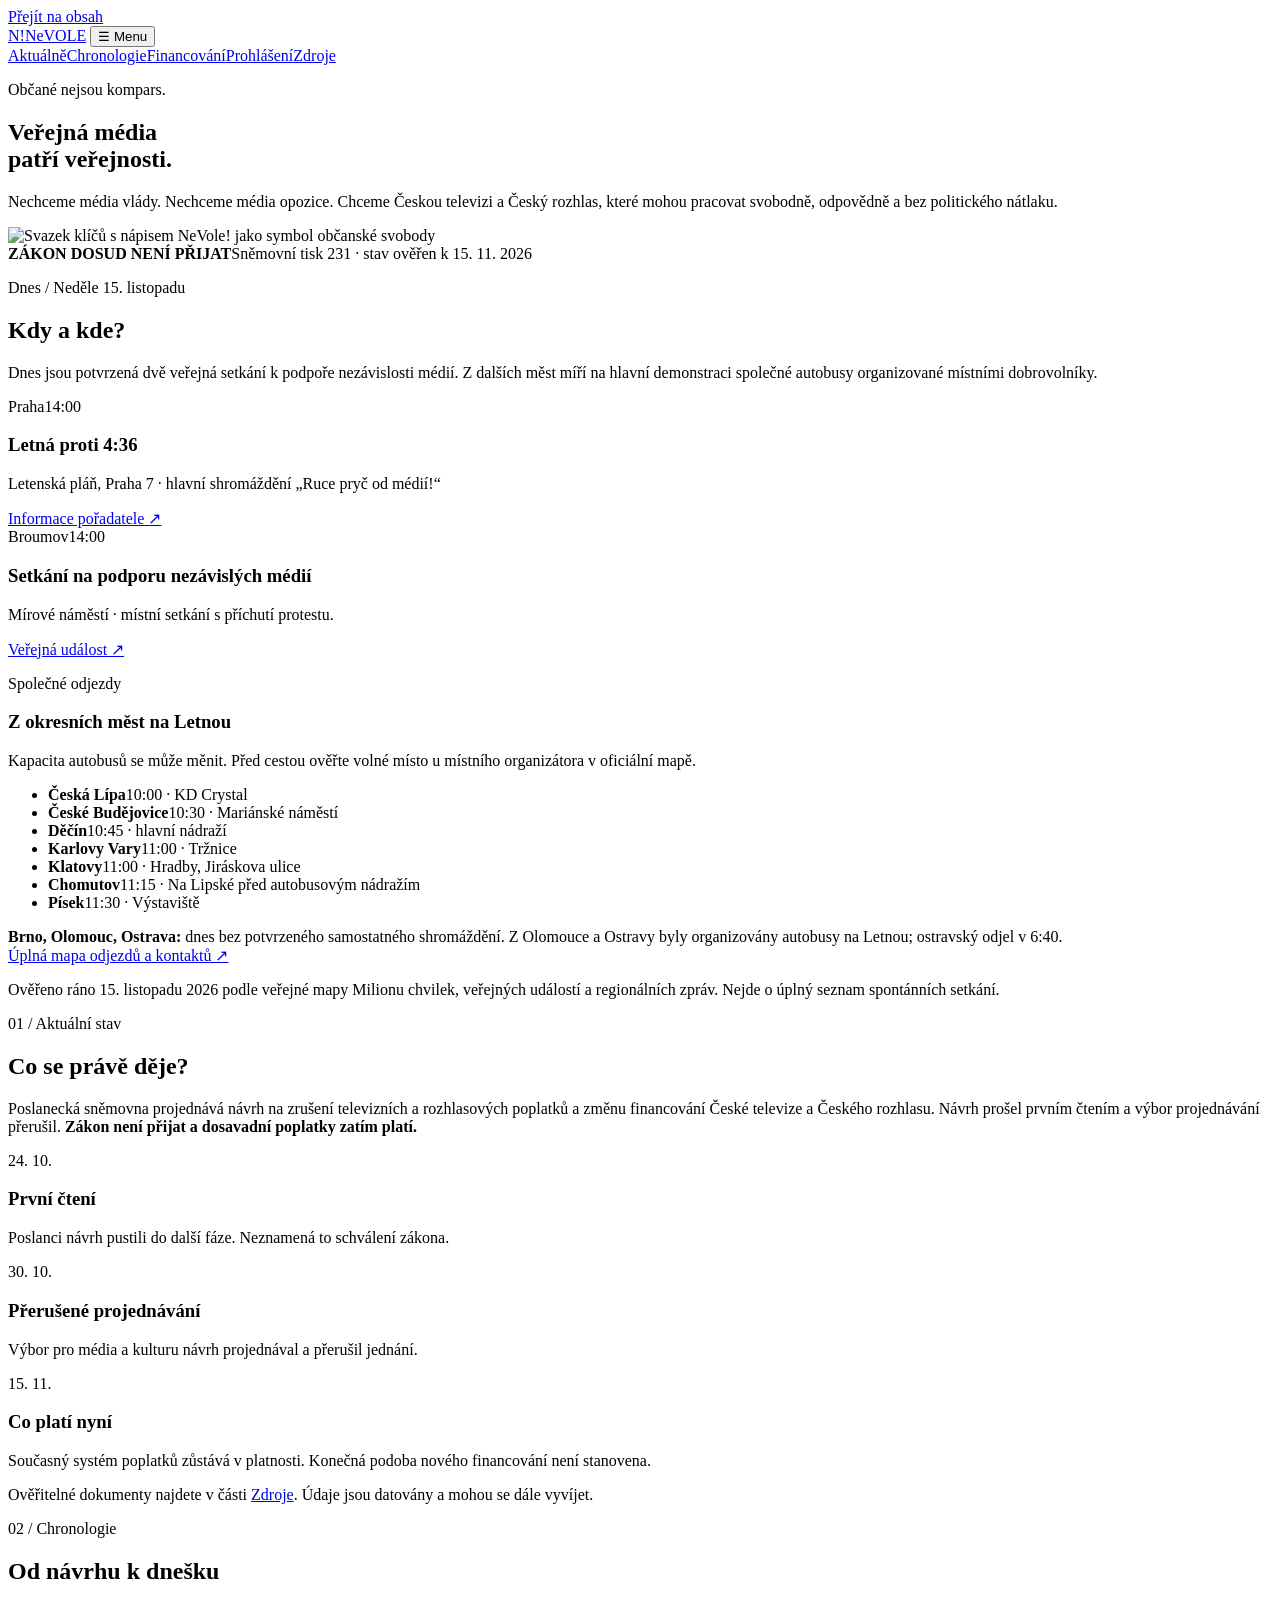
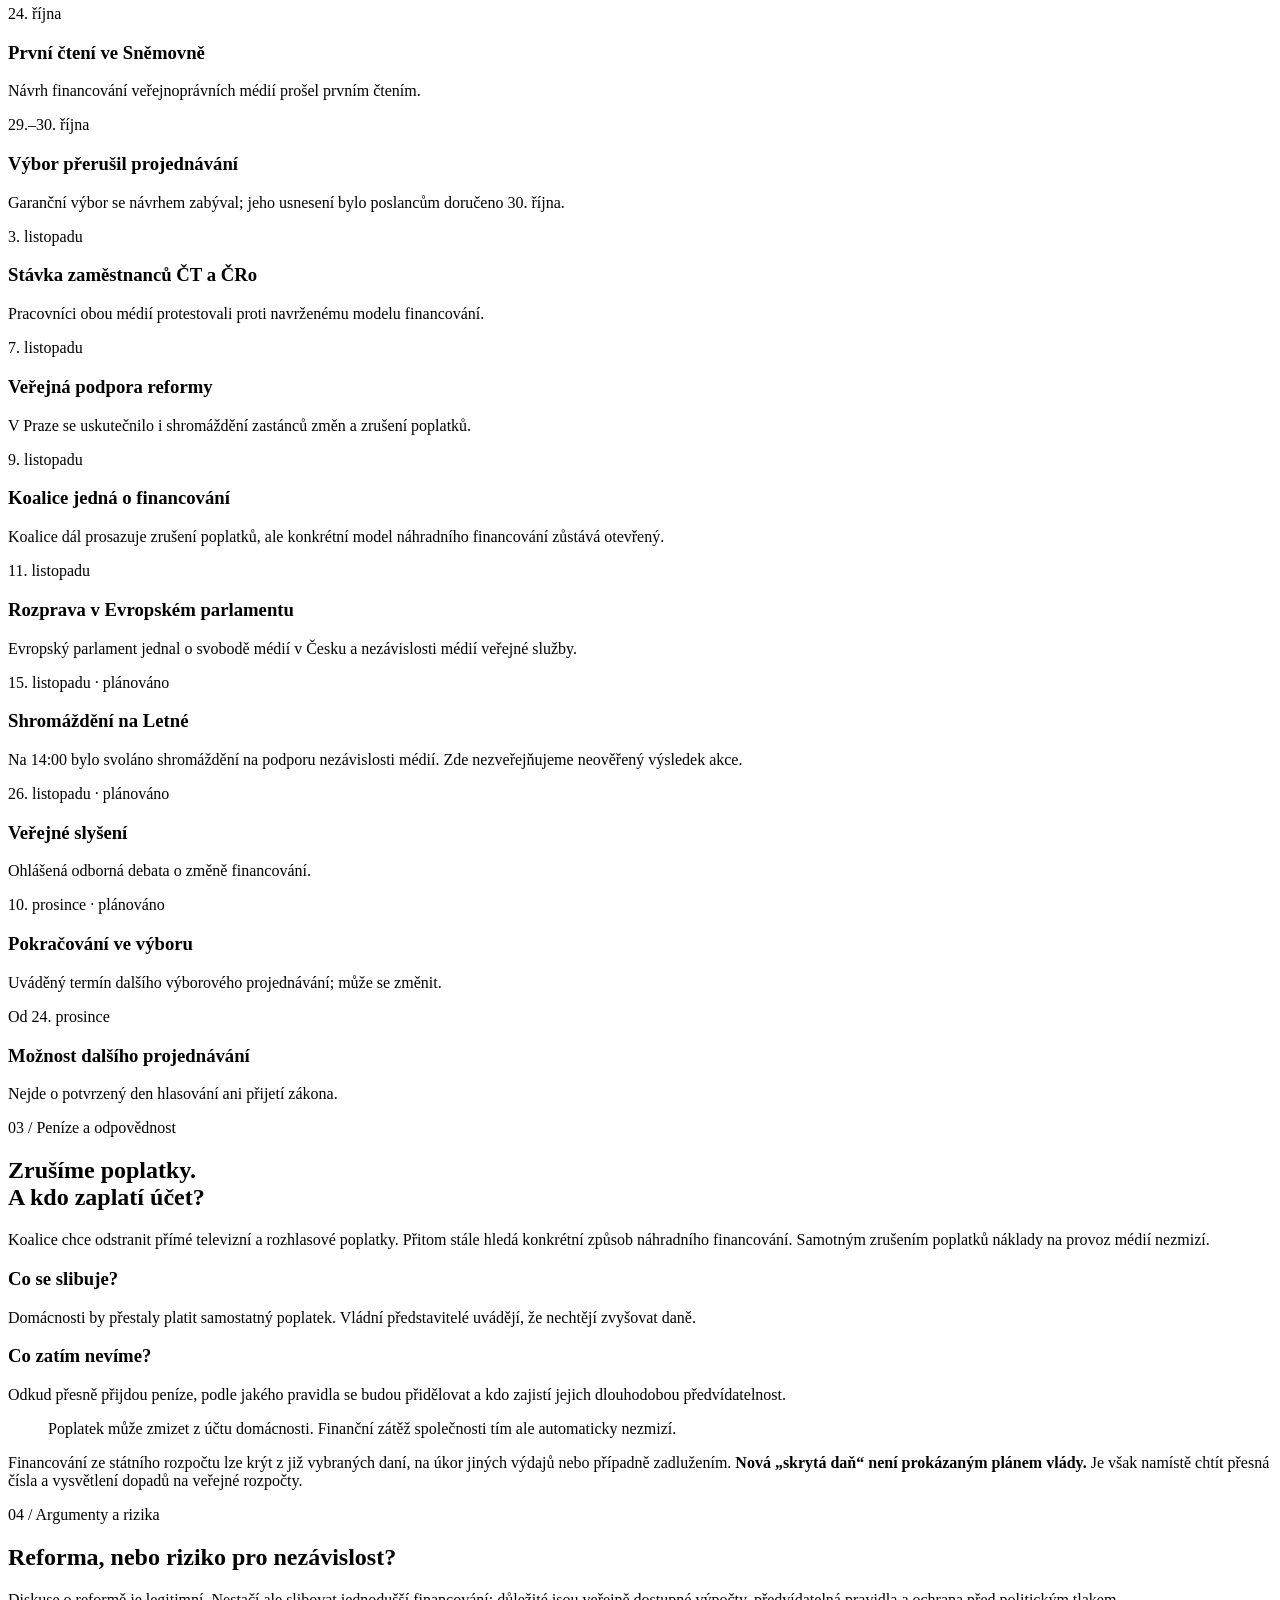
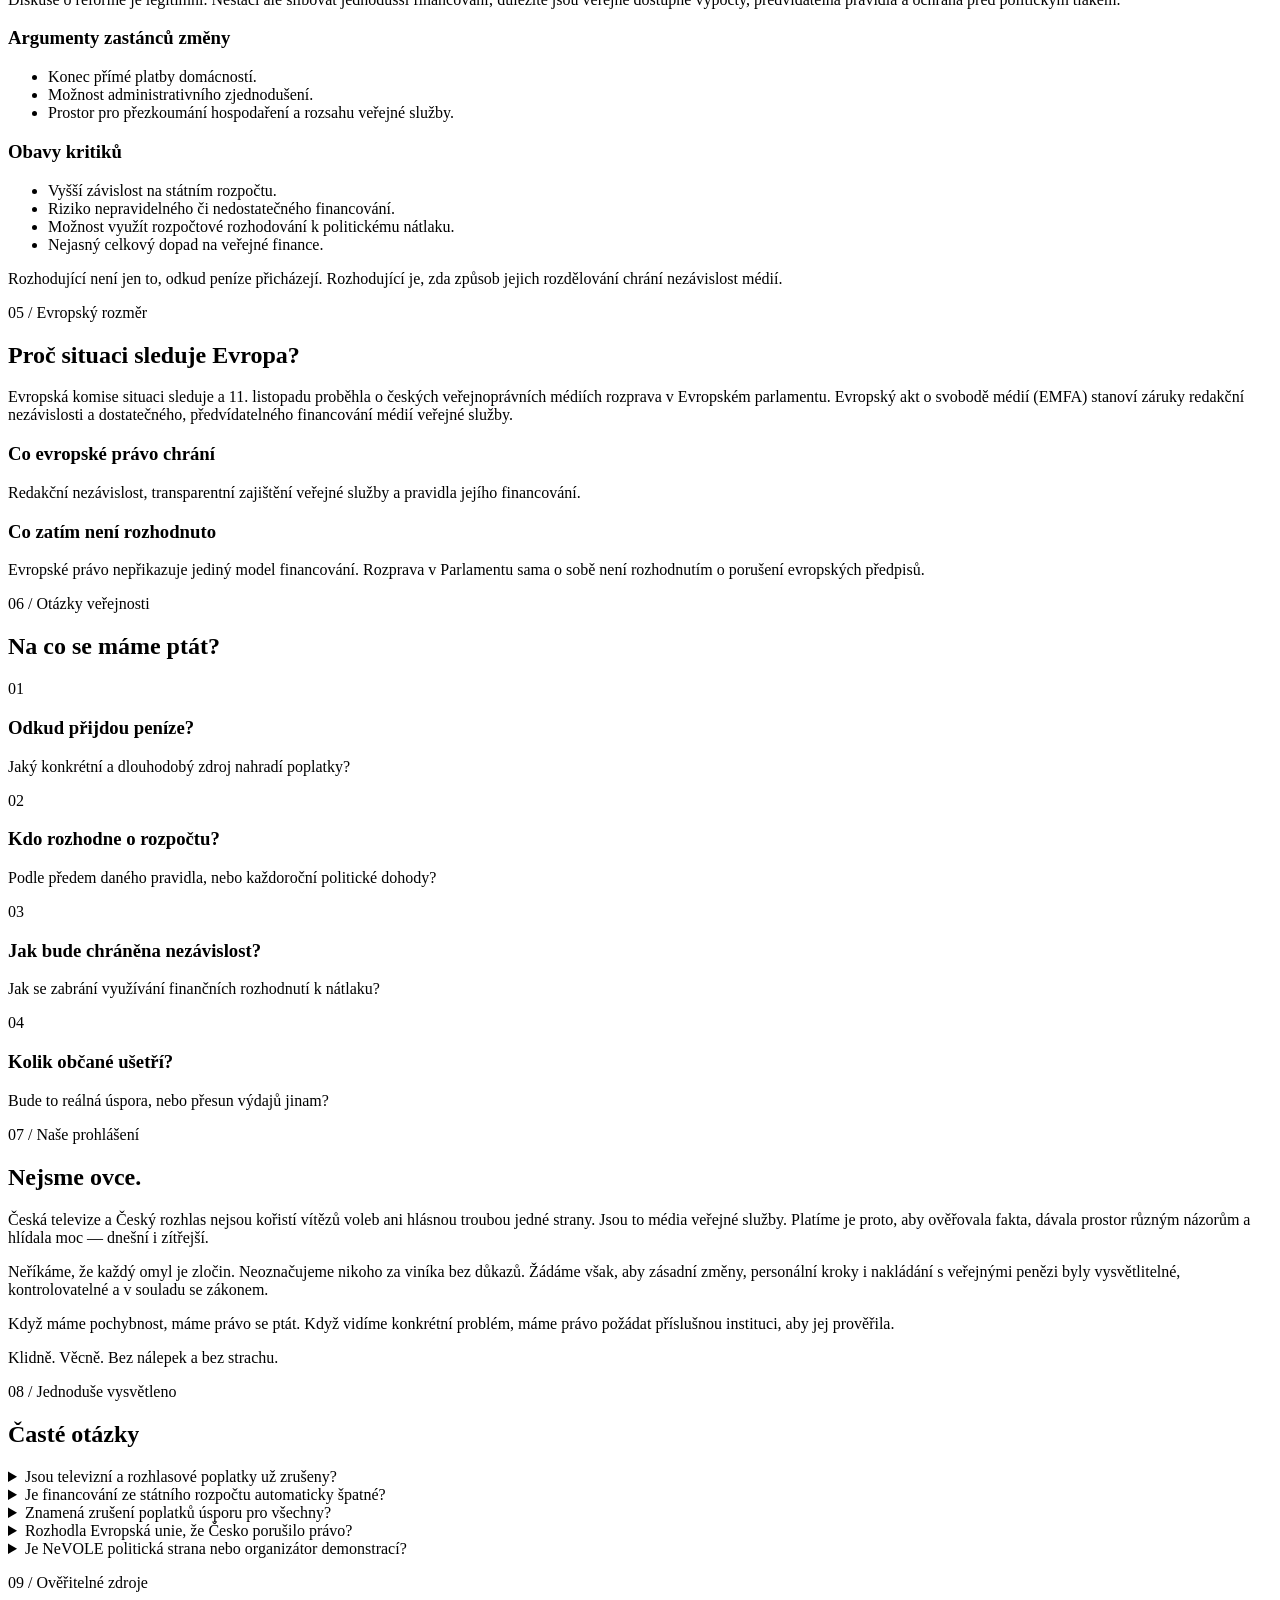
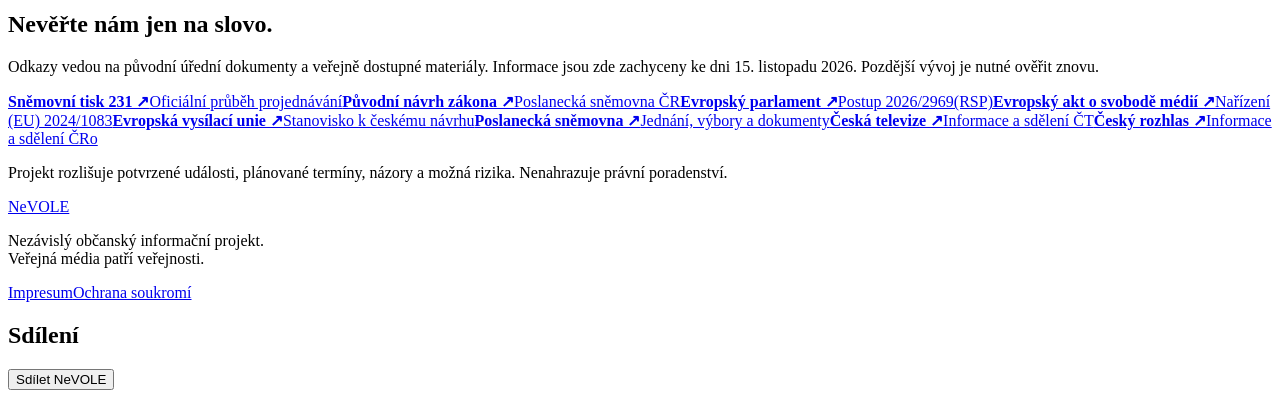
==== index.html @ c7170270 "Přidat index.html" ====
<!doctype html>
<html lang="cs">
<head>
  <meta charset="utf-8">
  <meta name="viewport" content="width=device-width, initial-scale=1">
  <meta name="theme-color" content="#12365a">
  <meta name="description" content="NeVOLE – nezávislý občanský informační projekt o veřejnoprávních médiích, jejich financování a svobodě médií.">
  <meta name="referrer" content="strict-origin-when-cross-origin">
  <meta property="og:type" content="website"><meta property="og:locale" content="cs_CZ">
  <meta property="og:title" content="NeVOLE — Veřejná média patří veřejnosti">
  <meta property="og:description" content="Co se děje s financováním ČT a ČRo? Události, argumenty, otázky a ověřitelné zdroje.">
  <meta property="og:url" content="https://jiri-web.github.io/nevole/">
  <title>NeVOLE — Veřejná média patří veřejnosti</title>
  <link rel="icon" type="image/svg+xml" href="favicon.svg"><link rel="stylesheet" href="styles.css"><script src="script.js" defer></script>
</head>
<body>
  <a class="skip-link" href="#obsah">Přejít na obsah</a>
  <div class="tricolor" aria-hidden="true"><span></span><span></span><span></span></div>
  <header class="site-header" id="nahoru">
    <a class="brand" href="#nahoru" aria-label="NeVOLE – zpět na začátek"><span class="brand-mark">N!</span>NeVOLE</a>
    <button class="menu-toggle" id="menuToggle" type="button" aria-controls="siteNav" aria-expanded="false">☰ <span>Menu</span></button>
    <nav class="site-nav" id="siteNav" aria-label="Hlavní navigace"><a href="#aktualne">Aktuálně</a><a href="#chronologie">Chronologie</a><a href="#financovani">Financování</a><a href="#prohlaseni">Prohlášení</a><a href="#zdroje">Zdroje</a></nav>
  </header>
  <main id="obsah">
    <div id="temporaryCallout"></div>
    <section class="hero" aria-labelledby="heroTitle"><div class="container hero-inner"><div class="hero-copy"><p class="eyebrow">Občané nejsou kompars.</p><h1 id="heroTitle">Veřejná média<br>patří veřejnosti.</h1><span class="hero-underline" aria-hidden="true"></span><p class="hero-lead">Nechceme média vlády. Nechceme média opozice. Chceme Českou televizi a Český rozhlas, které mohou pracovat svobodně, odpovědně a bez politického nátlaku.</p></div><img class="hero-keys" src="assets/svazek-klicu-nevole.png" width="440" height="480" alt="Svazek klíčů s nápisem NeVole! jako symbol občanské svobody" fetchpriority="high"></div></section>
    <div class="status-bar"><div class="container status-content"><strong><span class="status-dot" aria-hidden="true"></span>ZÁKON DOSUD NENÍ PŘIJAT</strong><span>Sněmovní tisk 231 · stav ověřen k 15. 11. 2026</span></div></div>

    <section class="section today-events" id="dnesni-akce" aria-labelledby="eventsTitle"><div class="container"><p class="section-kicker">Dnes / Neděle 15. listopadu</p><h2 id="eventsTitle">Kdy a kde?</h2><p class="lead">Dnes jsou potvrzená dvě veřejná setkání k podpoře nezávislosti médií. Z dalších měst míří na hlavní demonstraci společné autobusy organizované místními dobrovolníky.</p>
      <div class="event-featured-grid">
        <article class="event-featured"><span class="event-city">Praha</span><time datetime="2026-11-15T14:00:00+01:00">14:00</time><h3>Letná proti 4:36</h3><p>Letenská pláň, Praha 7 · hlavní shromáždění „Ruce pryč od médií!“</p><a href="https://letna.milionchvilek.cz/letna" target="_blank" rel="noopener noreferrer">Informace pořadatele ↗</a></article>
        <article class="event-featured local"><span class="event-city">Broumov</span><time datetime="2026-11-15T14:00:00+01:00">14:00</time><h3>Setkání na podporu nezávislých médií</h3><p>Mírové náměstí · místní setkání s příchutí protestu.</p><a href="https://www.facebook.com/events/2615800028872687/" target="_blank" rel="noopener noreferrer">Veřejná událost ↗</a></article>
      </div>
      <div class="departures-block"><div class="departures-heading"><div><p class="section-kicker">Společné odjezdy</p><h3>Z okresních měst na Letnou</h3></div><p>Kapacita autobusů se může měnit. Před cestou ověřte volné místo u místního organizátora v oficiální mapě.</p></div>
        <ul class="departure-list">
          <li><strong>Česká Lípa</strong><span>10:00 · KD Crystal</span></li>
          <li><strong>České Budějovice</strong><span>10:30 · Mariánské náměstí</span></li>
          <li><strong>Děčín</strong><span>10:45 · hlavní nádraží</span></li>
          <li><strong>Karlovy Vary</strong><span>11:00 · Tržnice</span></li>
          <li><strong>Klatovy</strong><span>11:00 · Hradby, Jiráskova ulice</span></li>
          <li><strong>Chomutov</strong><span>11:15 · Na Lipské před autobusovým nádražím</span></li>
          <li><strong>Písek</strong><span>11:30 · Výstaviště</span></li>
        </ul>
        <div class="city-check"><strong>Brno, Olomouc, Ostrava:</strong> dnes bez potvrzeného samostatného shromáždění. Z Olomouce a Ostravy byly organizovány autobusy na Letnou; ostravský odjel v 6:40.</div>
        <a class="map-button" href="https://www.google.com/maps/d/viewer?mid=1ovGVMSCe9fm1NemmbHlVT6iuW0-TItU&amp;ll=49.373702426039664%2C16.261494973418746&amp;z=7" target="_blank" rel="noopener noreferrer">Úplná mapa odjezdů a kontaktů ↗</a>
      </div>
      <p class="source-hint">Ověřeno ráno 15. listopadu 2026 podle veřejné mapy Milionu chvilek, veřejných událostí a regionálních zpráv. Nejde o úplný seznam spontánních setkání.</p>
    </div></section>

    <section class="section" id="aktualne" aria-labelledby="currentTitle"><div class="container"><p class="section-kicker">01 / Aktuální stav</p><h2 id="currentTitle">Co se právě děje?</h2><p class="lead">Poslanecká sněmovna projednává návrh na zrušení televizních a rozhlasových poplatků a změnu financování České televize a Českého rozhlasu. Návrh prošel prvním čtením a výbor projednávání přerušil. <strong>Zákon není přijat a dosavadní poplatky zatím platí.</strong></p>
      <div class="fact-cards"><article class="fact-card"><span class="fact-date">24. 10.</span><h3>První čtení</h3><p>Poslanci návrh pustili do další fáze. Neznamená to schválení zákona.</p></article><article class="fact-card red"><span class="fact-date">30. 10.</span><h3>Přerušené projednávání</h3><p>Výbor pro média a kulturu návrh projednával a přerušil jednání.</p></article><article class="fact-card"><span class="fact-date">15. 11.</span><h3>Co platí nyní</h3><p>Současný systém poplatků zůstává v platnosti. Konečná podoba nového financování není stanovena.</p></article></div><p class="source-hint">Ověřitelné dokumenty najdete v části <a href="#zdroje">Zdroje</a>. Údaje jsou datovány a mohou se dále vyvíjet.</p>
    </div></section>

    <section class="section section-alt" id="chronologie" aria-labelledby="timeTitle"><div class="container"><p class="section-kicker">02 / Chronologie</p><h2 id="timeTitle">Od návrhu k dnešku</h2><div class="timeline">
      <article class="timeline-item"><time datetime="2026-10-24">24. října</time><h3>První čtení ve Sněmovně</h3><p>Návrh financování veřejnoprávních médií prošel prvním čtením.</p></article>
      <article class="timeline-item"><time datetime="2026-10-30">29.–30. října</time><h3>Výbor přerušil projednávání</h3><p>Garanční výbor se návrhem zabýval; jeho usnesení bylo poslancům doručeno 30. října.</p></article>
      <article class="timeline-item"><time datetime="2026-11-03">3. listopadu</time><h3>Stávka zaměstnanců ČT a ČRo</h3><p>Pracovníci obou médií protestovali proti navrženému modelu financování.</p></article>
      <article class="timeline-item"><time datetime="2026-11-07">7. listopadu</time><h3>Veřejná podpora reformy</h3><p>V Praze se uskutečnilo i shromáždění zastánců změn a zrušení poplatků.</p></article>
      <article class="timeline-item"><time datetime="2026-11-09">9. listopadu</time><h3>Koalice jedná o financování</h3><p>Koalice dál prosazuje zrušení poplatků, ale konkrétní model náhradního financování zůstává otevřený.</p></article>
      <article class="timeline-item"><time datetime="2026-11-11">11. listopadu</time><h3>Rozprava v Evropském parlamentu</h3><p>Evropský parlament jednal o svobodě médií v Česku a nezávislosti médií veřejné služby.</p></article>
      <article class="timeline-item planned"><time datetime="2026-11-15">15. listopadu · plánováno</time><h3>Shromáždění na Letné</h3><p>Na 14:00 bylo svoláno shromáždění na podporu nezávislosti médií. Zde nezveřejňujeme neověřený výsledek akce.</p></article>
      <article class="timeline-item planned"><time datetime="2026-11-26">26. listopadu · plánováno</time><h3>Veřejné slyšení</h3><p>Ohlášená odborná debata o změně financování.</p></article>
      <article class="timeline-item planned"><time datetime="2026-12-10">10. prosince · plánováno</time><h3>Pokračování ve výboru</h3><p>Uváděný termín dalšího výborového projednávání; může se změnit.</p></article>
      <article class="timeline-item planned"><time datetime="2026-12-24">Od 24. prosince</time><h3>Možnost dalšího projednávání</h3><p>Nejde o potvrzený den hlasování ani přijetí zákona.</p></article>
    </div></div></section>

    <section class="section section-dark" id="financovani" aria-labelledby="moneyTitle"><div class="container"><p class="section-kicker">03 / Peníze a odpovědnost</p><h2 id="moneyTitle">Zrušíme poplatky.<br><span class="money-accent">A kdo zaplatí účet?</span></h2><p class="lead">Koalice chce odstranit přímé televizní a rozhlasové poplatky. Přitom stále hledá konkrétní způsob náhradního financování. Samotným zrušením poplatků náklady na provoz médií nezmizí.</p><div class="compare-grid"><article class="compare-card"><h3>Co se slibuje?</h3><p>Domácnosti by přestaly platit samostatný poplatek. Vládní představitelé uvádějí, že nechtějí zvyšovat daně.</p></article><article class="compare-card light"><h3>Co zatím nevíme?</h3><p>Odkud přesně přijdou peníze, podle jakého pravidla se budou přidělovat a kdo zajistí jejich dlouhodobou předvídatelnost.</p></article></div><blockquote class="large-quote">Poplatek může zmizet z účtu domácnosti. Finanční zátěž společnosti tím ale automaticky nezmizí.</blockquote><p>Financování ze státního rozpočtu lze krýt z již vybraných daní, na úkor jiných výdajů nebo případně zadlužením. <strong>Nová „skrytá daň“ není prokázaným plánem vlády.</strong> Je však namístě chtít přesná čísla a vysvětlení dopadů na veřejné rozpočty.</p></div></section>

    <section class="section" id="argumenty" aria-labelledby="argsTitle"><div class="container"><p class="section-kicker">04 / Argumenty a rizika</p><h2 id="argsTitle">Reforma, nebo riziko pro nezávislost?</h2><p class="lead">Diskuse o reformě je legitimní. Nestačí ale slibovat jednodušší financování; důležité jsou veřejně dostupné výpočty, předvídatelná pravidla a ochrana před politickým tlakem.</p><div class="compare-grid light-mode"><article class="argument-card"><h3>Argumenty zastánců změny</h3><ul><li>Konec přímé platby domácností.</li><li>Možnost administrativního zjednodušení.</li><li>Prostor pro přezkoumání hospodaření a rozsahu veřejné služby.</li></ul></article><article class="argument-card red"><h3>Obavy kritiků</h3><ul><li>Vyšší závislost na státním rozpočtu.</li><li>Riziko nepravidelného či nedostatečného financování.</li><li>Možnost využít rozpočtové rozhodování k politickému nátlaku.</li><li>Nejasný celkový dopad na veřejné finance.</li></ul></article></div><p class="takeaway">Rozhodující není jen to, odkud peníze přicházejí. Rozhodující je, zda způsob jejich rozdělování chrání nezávislost médií.</p></div></section>

    <section class="section section-alt" id="evropa" aria-labelledby="euTitle"><div class="container"><p class="section-kicker">05 / Evropský rozměr</p><h2 id="euTitle">Proč situaci sleduje Evropa?</h2><p class="lead">Evropská komise situaci sleduje a 11. listopadu proběhla o českých veřejnoprávních médiích rozprava v Evropském parlamentu. Evropský akt o svobodě médií (EMFA) stanoví záruky redakční nezávislosti a dostatečného, předvídatelného financování médií veřejné služby.</p><div class="compare-grid light-mode"><article class="argument-card"><h3>Co evropské právo chrání</h3><p>Redakční nezávislost, transparentní zajištění veřejné služby a pravidla jejího financování.</p></article><article class="argument-card red"><h3>Co zatím není rozhodnuto</h3><p>Evropské právo nepřikazuje jediný model financování. Rozprava v Parlamentu sama o sobě není rozhodnutím o porušení evropských předpisů.</p></article></div></div></section>

    <section class="section" id="otazky" aria-labelledby="qTitle"><div class="container"><p class="section-kicker">06 / Otázky veřejnosti</p><h2 id="qTitle">Na co se máme ptát?</h2><div class="question-grid"><article class="question-card"><span>01</span><h3>Odkud přijdou peníze?</h3><p>Jaký konkrétní a dlouhodobý zdroj nahradí poplatky?</p></article><article class="question-card"><span>02</span><h3>Kdo rozhodne o rozpočtu?</h3><p>Podle předem daného pravidla, nebo každoroční politické dohody?</p></article><article class="question-card"><span>03</span><h3>Jak bude chráněna nezávislost?</h3><p>Jak se zabrání využívání finančních rozhodnutí k nátlaku?</p></article><article class="question-card"><span>04</span><h3>Kolik občané ušetří?</h3><p>Bude to reálná úspora, nebo přesun výdajů jinam?</p></article></div></div></section>

    <section class="section section-statement" id="prohlaseni" aria-labelledby="statementTitle"><div class="container"><p class="section-kicker">07 / Naše prohlášení</p><h2 id="statementTitle">Nejsme ovce.</h2><p>Česká televize a Český rozhlas nejsou kořistí vítězů voleb ani hlásnou troubou jedné strany. Jsou to média veřejné služby. Platíme je proto, aby ověřovala fakta, dávala prostor různým názorům a hlídala moc — dnešní i zítřejší.</p><p>Neříkáme, že každý omyl je zločin. Neoznačujeme nikoho za viníka bez důkazů. Žádáme však, aby zásadní změny, personální kroky i nakládání s veřejnými penězi byly vysvětlitelné, kontrolovatelné a v souladu se zákonem.</p><p>Když máme pochybnost, máme právo se ptát. Když vidíme konkrétní problém, máme právo požádat příslušnou instituci, aby jej prověřila.</p><p class="statement-signoff">Klidně. Věcně. Bez nálepek a bez strachu.</p></div></section>

    <section class="section" id="faq" aria-labelledby="faqTitle"><div class="container"><p class="section-kicker">08 / Jednoduše vysvětleno</p><h2 id="faqTitle">Časté otázky</h2><details><summary>Jsou televizní a rozhlasové poplatky už zrušeny?</summary><p>Ne. Návrh zatím není přijatým zákonem a současné poplatky zůstávají v platnosti.</p></details><details><summary>Je financování ze státního rozpočtu automaticky špatné?</summary><p>Ne. Záleží na konkrétních zárukách nezávislosti, transparentnosti a předvídatelném zajištění prostředků.</p></details><details><summary>Znamená zrušení poplatků úsporu pro všechny?</summary><p>Ne nutně. Domácnosti by přestaly platit samostatný poplatek, ale náklady na média bude stále třeba uhradit z jiných veřejných zdrojů.</p></details><details><summary>Rozhodla Evropská unie, že Česko porušilo právo?</summary><p>Ne. Evropské instituce situaci projednávají a sledují. Samotná rozprava není právním verdiktem.</p></details><details><summary>Je NeVOLE politická strana nebo organizátor demonstrací?</summary><p>NeVOLE je nezávislý občanský informační projekt. Nepodporuje konkrétní politickou stranu a představuje své postoje odděleně od ověřitelných faktů.</p></details></div></section>

    <section class="section section-alt" id="zdroje" aria-labelledby="sourcesTitle"><div class="container"><p class="section-kicker">09 / Ověřitelné zdroje</p><h2 id="sourcesTitle">Nevěřte nám jen na slovo.</h2><p class="lead">Odkazy vedou na původní úřední dokumenty a veřejně dostupné materiály. Informace jsou zde zachyceny ke dni 15. listopadu 2026. Pozdější vývoj je nutné ověřit znovu.</p><div class="source-grid">
      <a href="https://www.psp.cz/sqw/historie.sqw?o=10&amp;t=231" target="_blank" rel="noopener noreferrer"><strong>Sněmovní tisk 231 ↗</strong><span>Oficiální průběh projednávání</span></a><a href="https://www.psp.cz/sqw/text/tiskt.sqw?CT=231&amp;CT1=0&amp;O=10" target="_blank" rel="noopener noreferrer"><strong>Původní návrh zákona ↗</strong><span>Poslanecká sněmovna ČR</span></a><a href="https://oeil.europarl.europa.eu/oeil/en/procedure-file?reference=2026%2F2969%28RSP%29" target="_blank" rel="noopener noreferrer"><strong>Evropský parlament ↗</strong><span>Postup 2026/2969(RSP)</span></a><a href="https://eur-lex.europa.eu/legal-content/CS/TXT/?uri=CELEX:32024R1083" target="_blank" rel="noopener noreferrer"><strong>Evropský akt o svobodě médií ↗</strong><span>Nařízení (EU) 2024/1083</span></a><a href="https://www.ebu.ch/news/2026/10/concern-over-fast-tracked-debate-on-czech-public-service-media-funding" target="_blank" rel="noopener noreferrer"><strong>Evropská vysílací unie ↗</strong><span>Stanovisko k českému návrhu</span></a><a href="https://www.psp.cz/" target="_blank" rel="noopener noreferrer"><strong>Poslanecká sněmovna ↗</strong><span>Jednání, výbory a dokumenty</span></a><a href="https://www.ceskatelevize.cz/" target="_blank" rel="noopener noreferrer"><strong>Česká televize ↗</strong><span>Informace a sdělení ČT</span></a><a href="https://www.rozhlas.cz/" target="_blank" rel="noopener noreferrer"><strong>Český rozhlas ↗</strong><span>Informace a sdělení ČRo</span></a>
    </div><p class="source-hint">Projekt rozlišuje potvrzené události, plánované termíny, názory a možná rizika. Nenahrazuje právní poradenství.</p></div></section>
  </main>
  <footer class="site-footer"><div class="container footer-inner"><div><a class="footer-brand" href="#nahoru">NeVOLE</a><p>Nezávislý občanský informační projekt.<br>Veřejná média patří veřejnosti.</p><nav class="legal-links" aria-label="Právní informace"><a href="impresum.html">Impresum</a><a href="ochrana-soukromi.html">Ochrana soukromí</a></nav></div><div><h2>Sdílení</h2><button class="share-button" id="shareButton" type="button">Sdílet NeVOLE</button><p class="share-feedback" id="shareFeedback" role="status" aria-live="polite"></p></div></div></footer>
  <div class="tricolor tricolor-bottom" aria-hidden="true"><span></span><span></span><span></span></div>
</body>
</html>
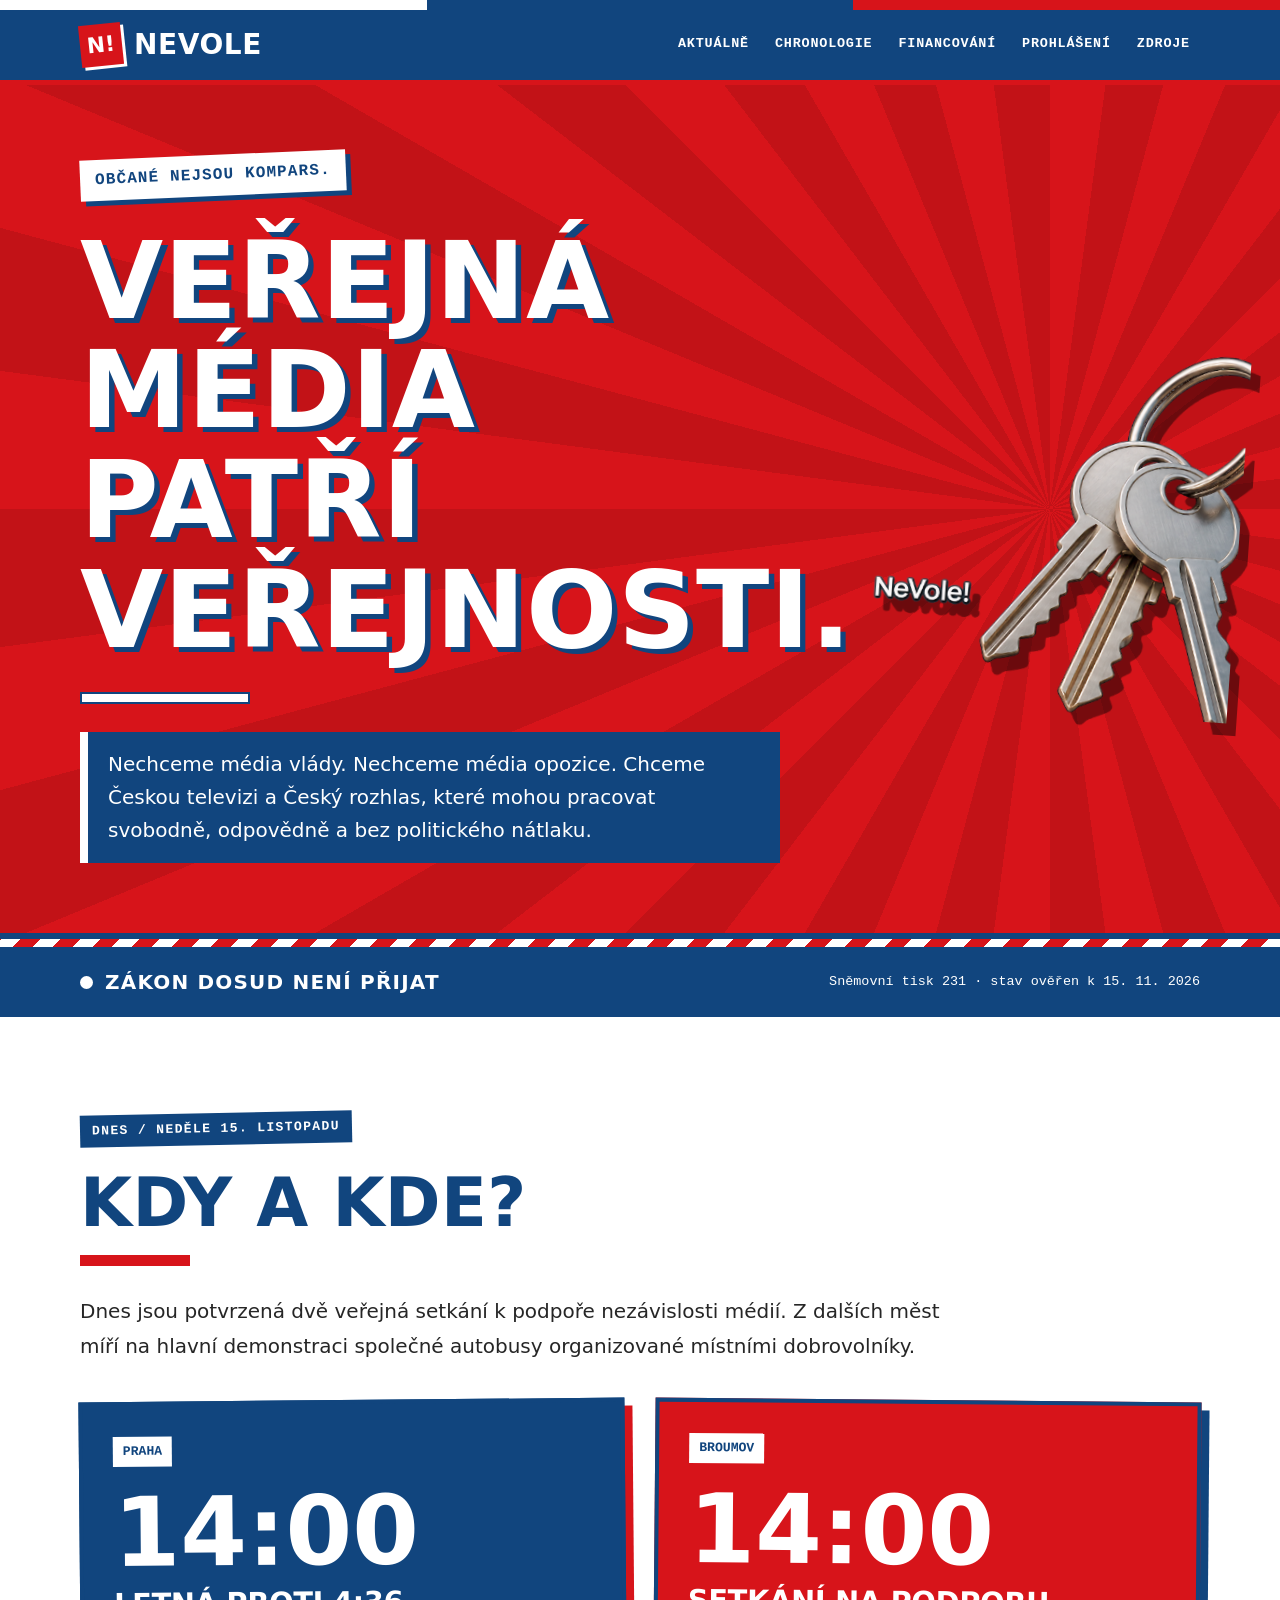
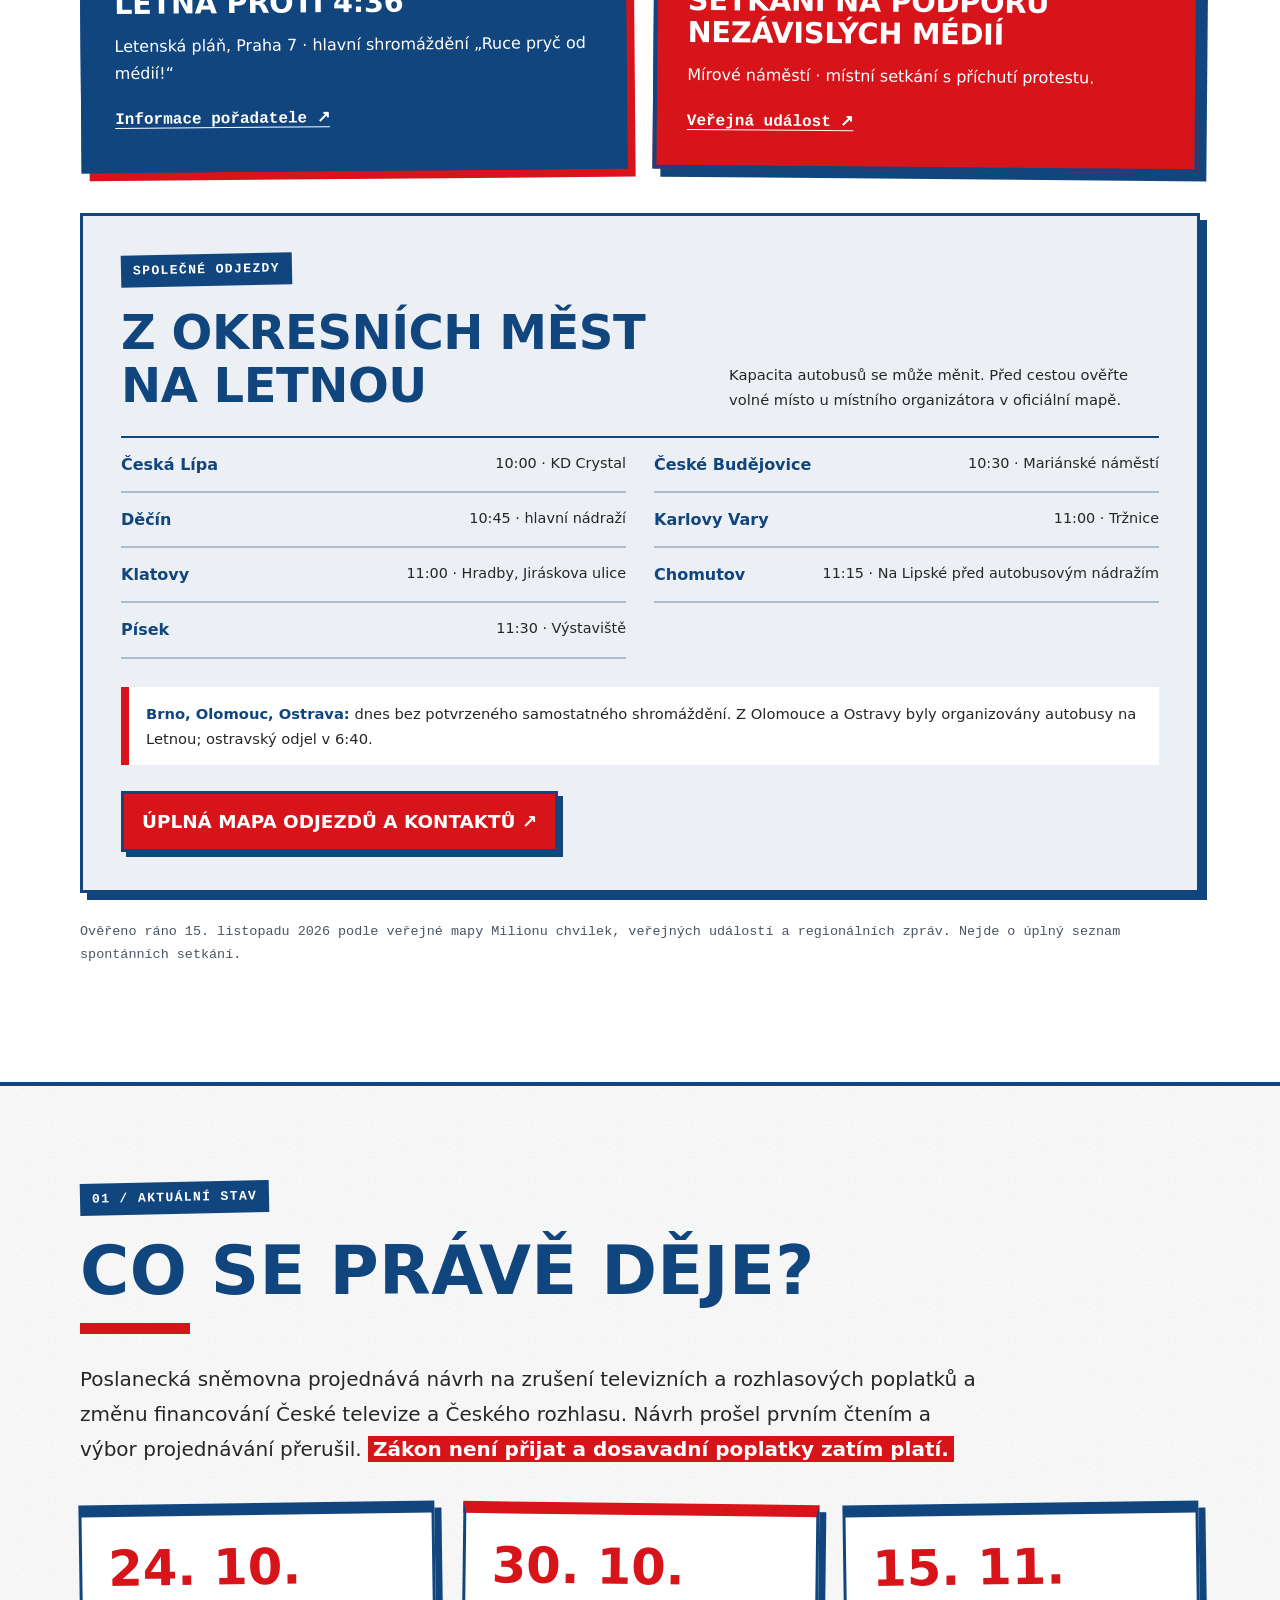
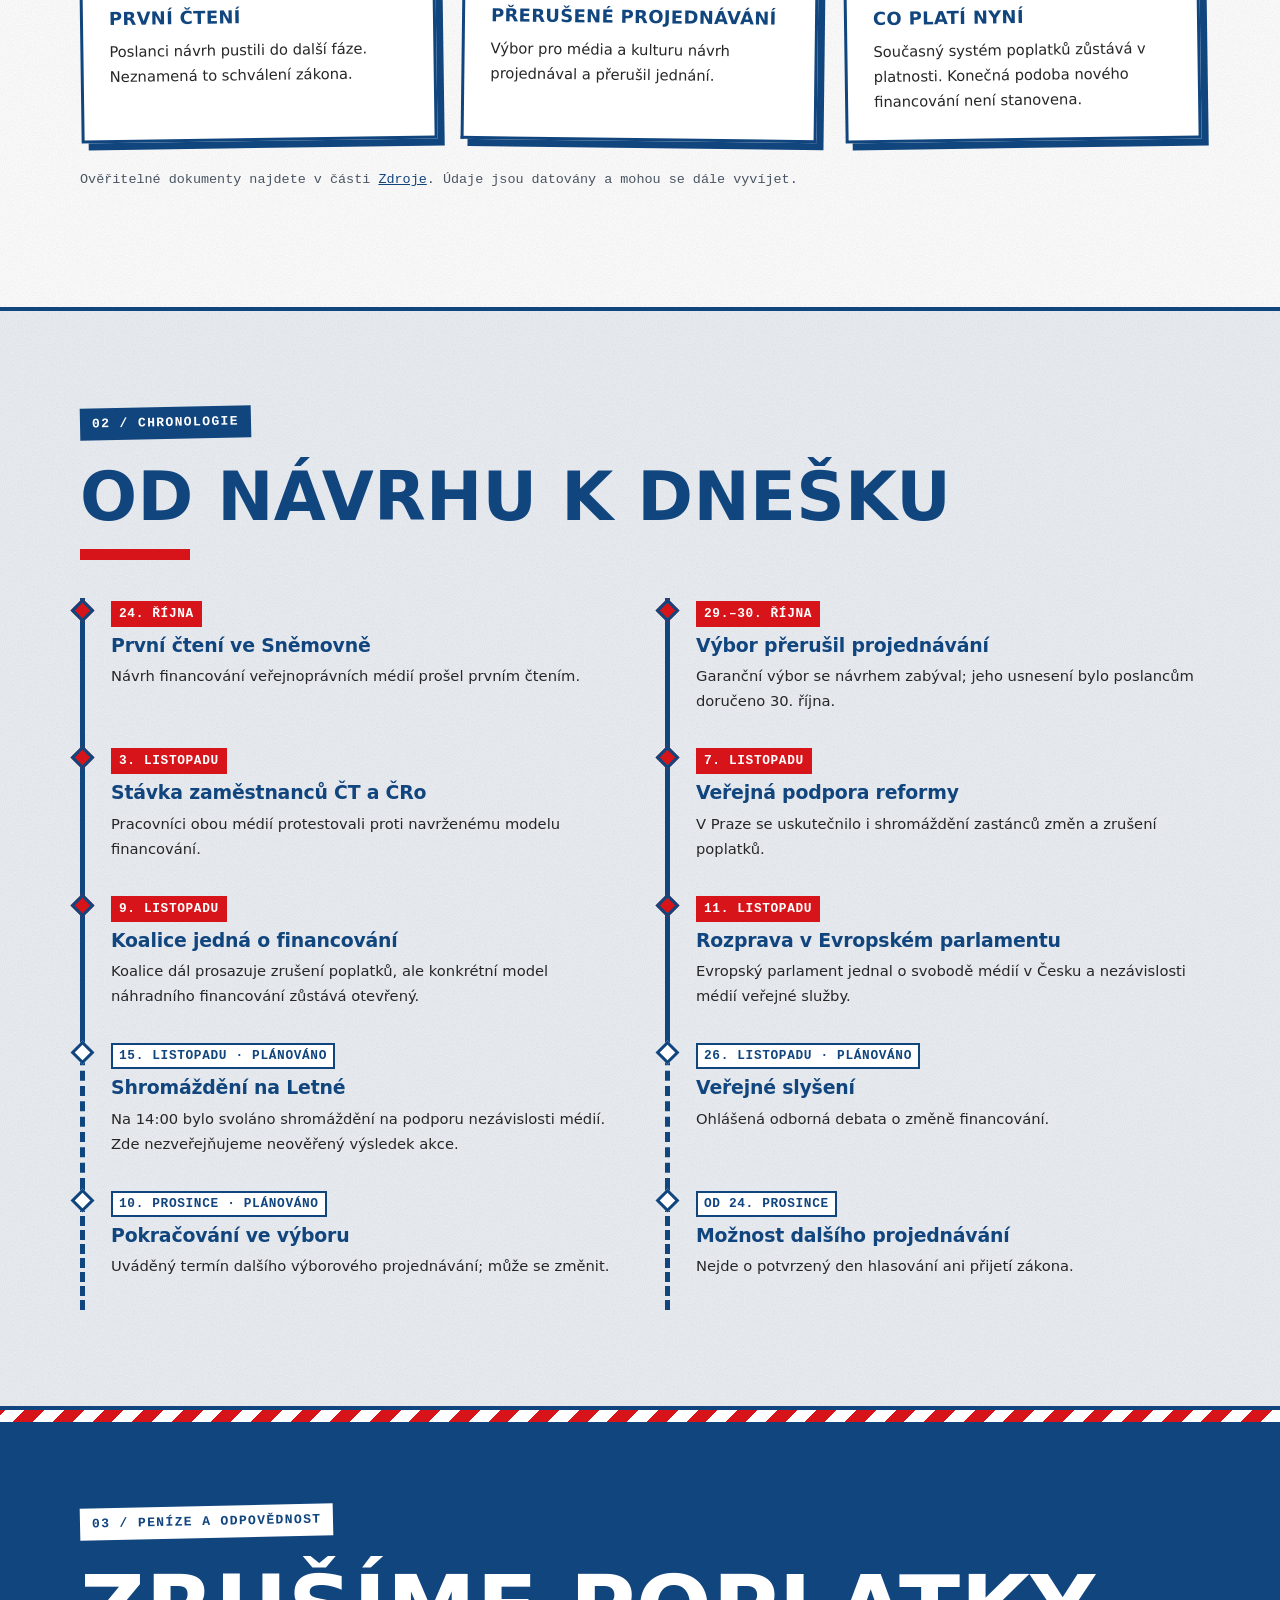
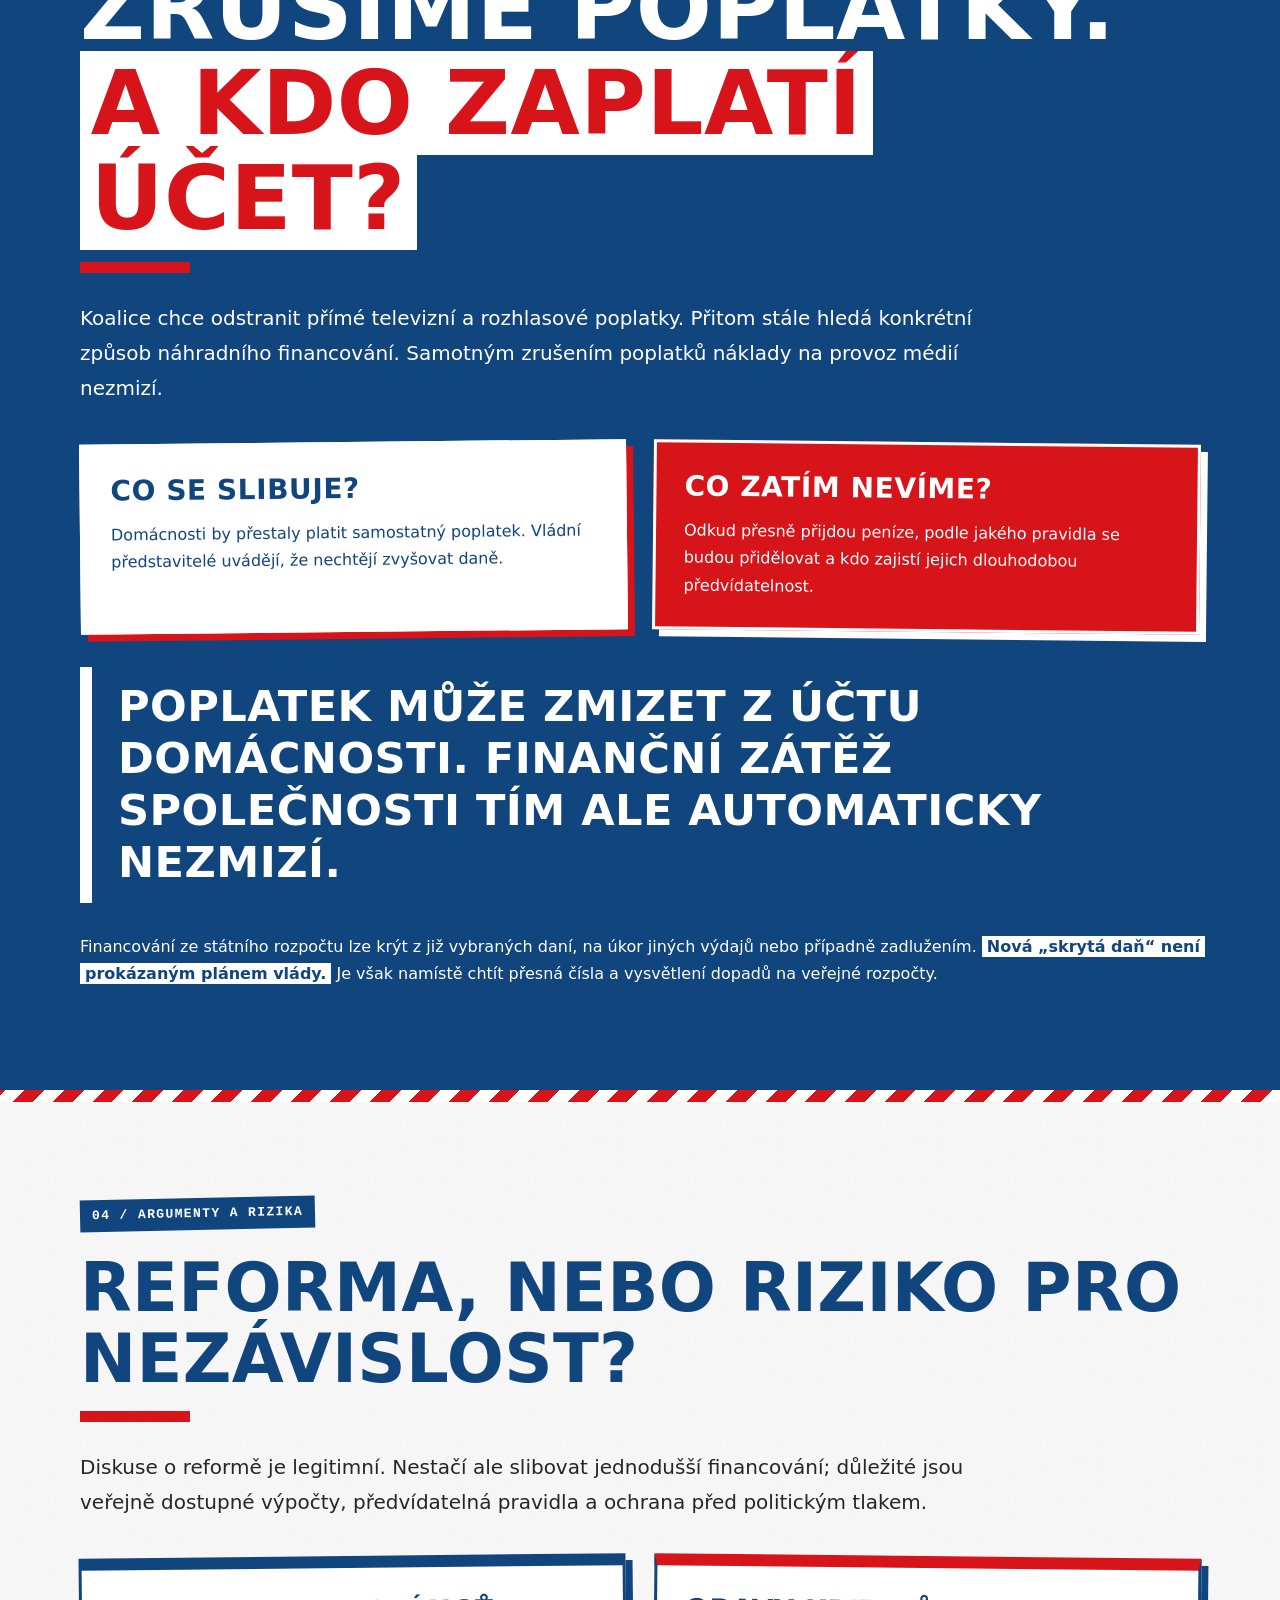
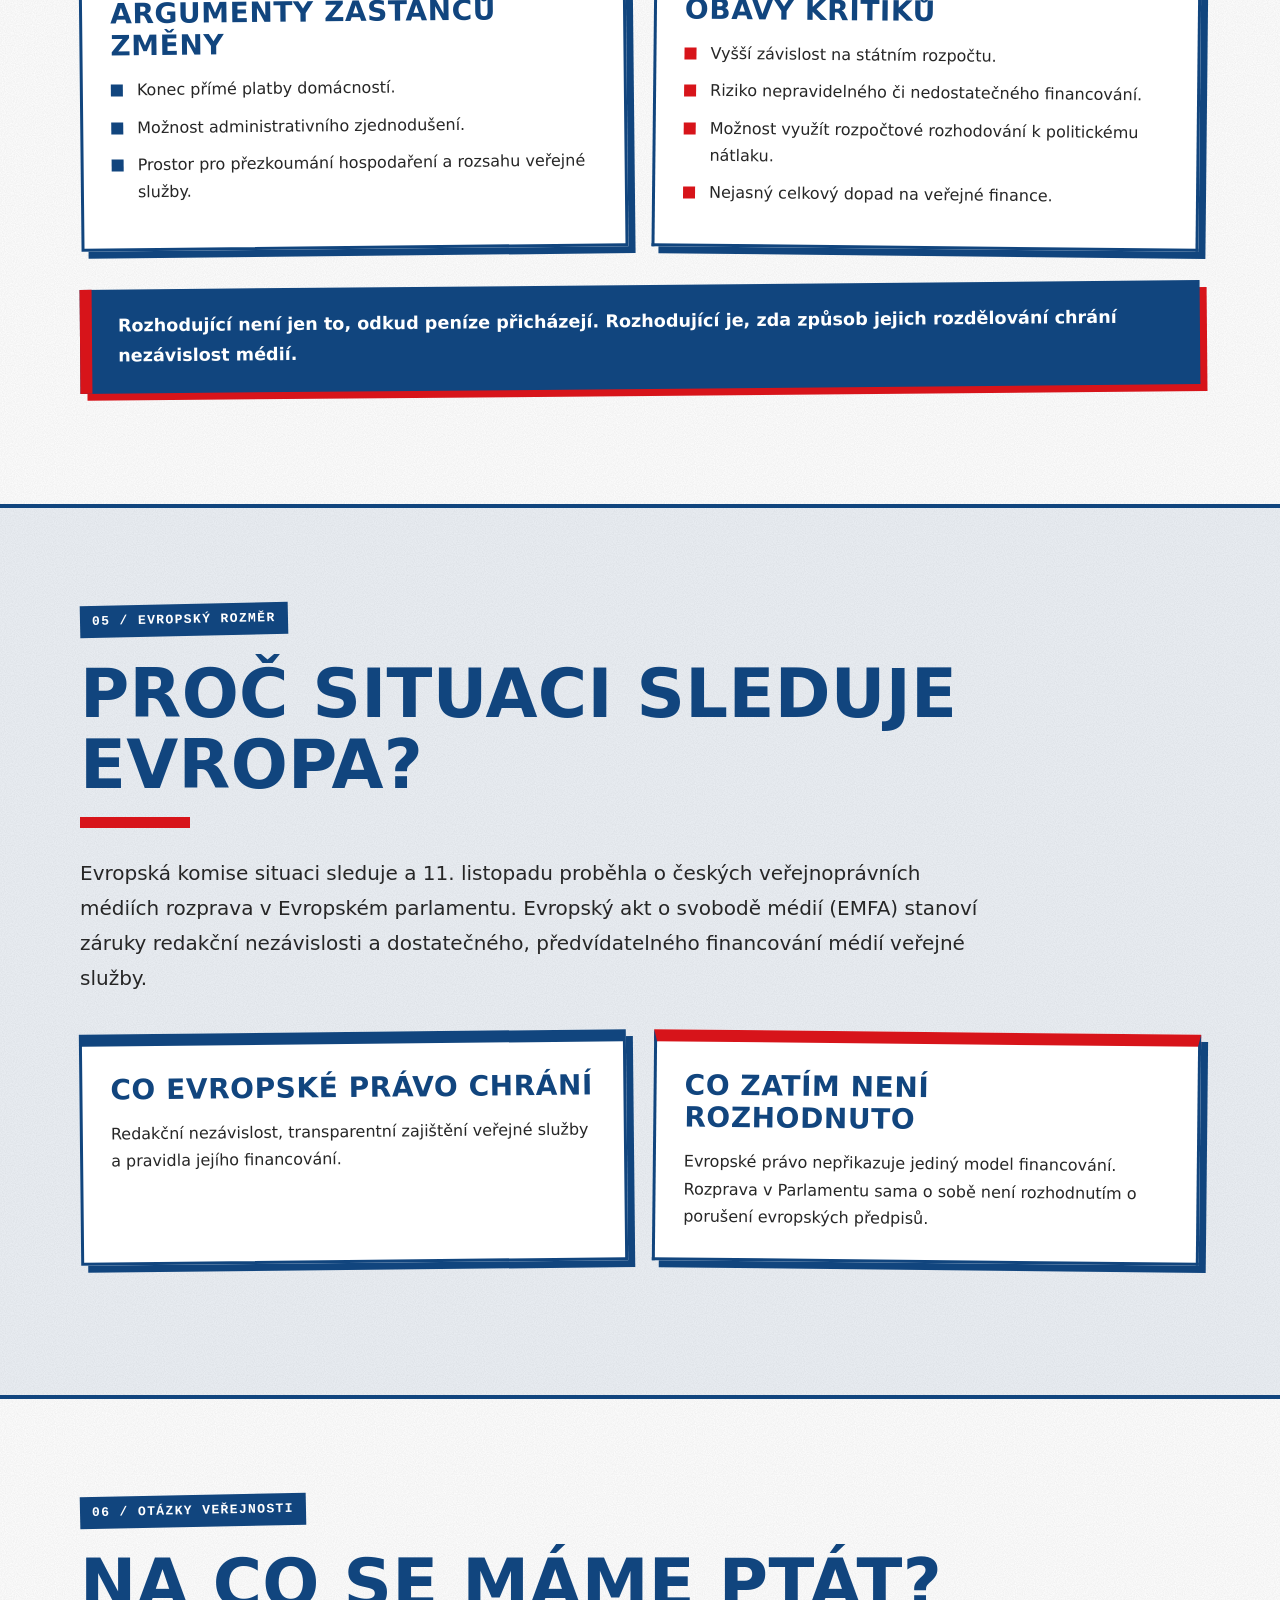
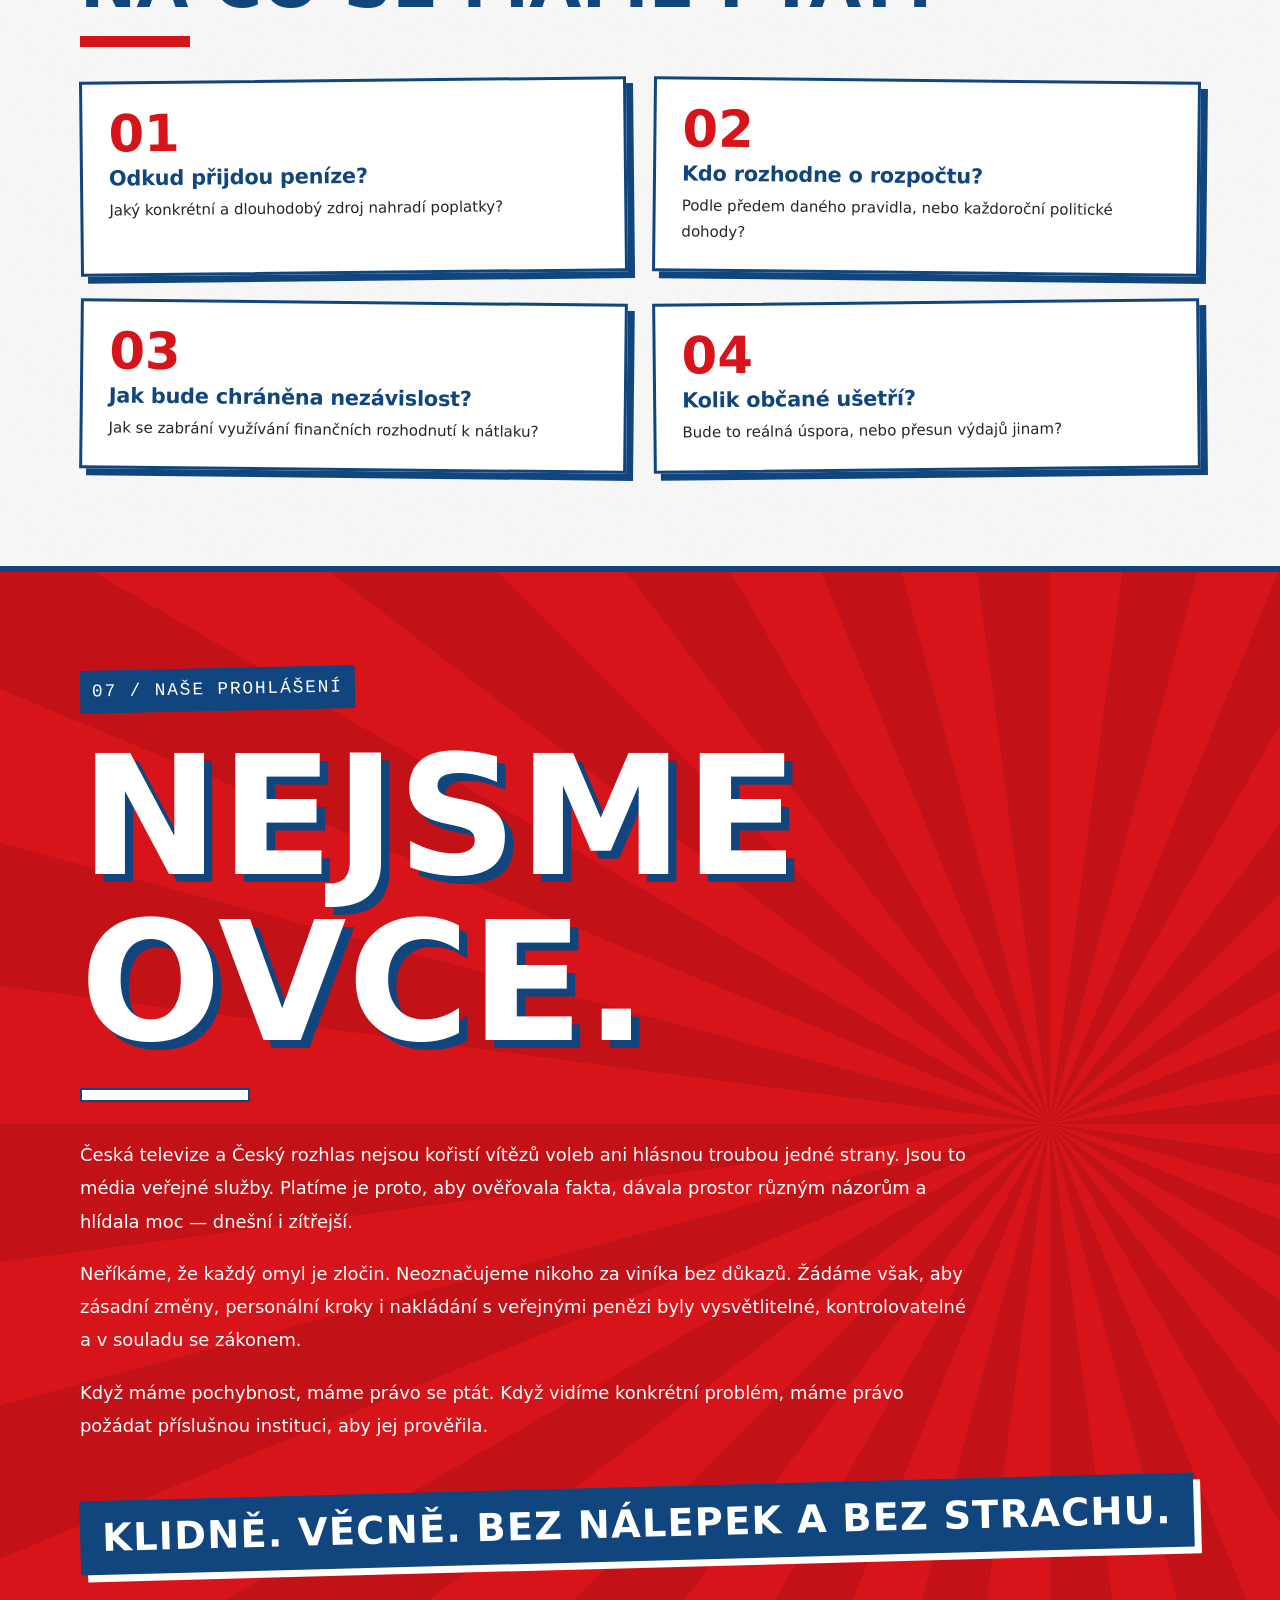
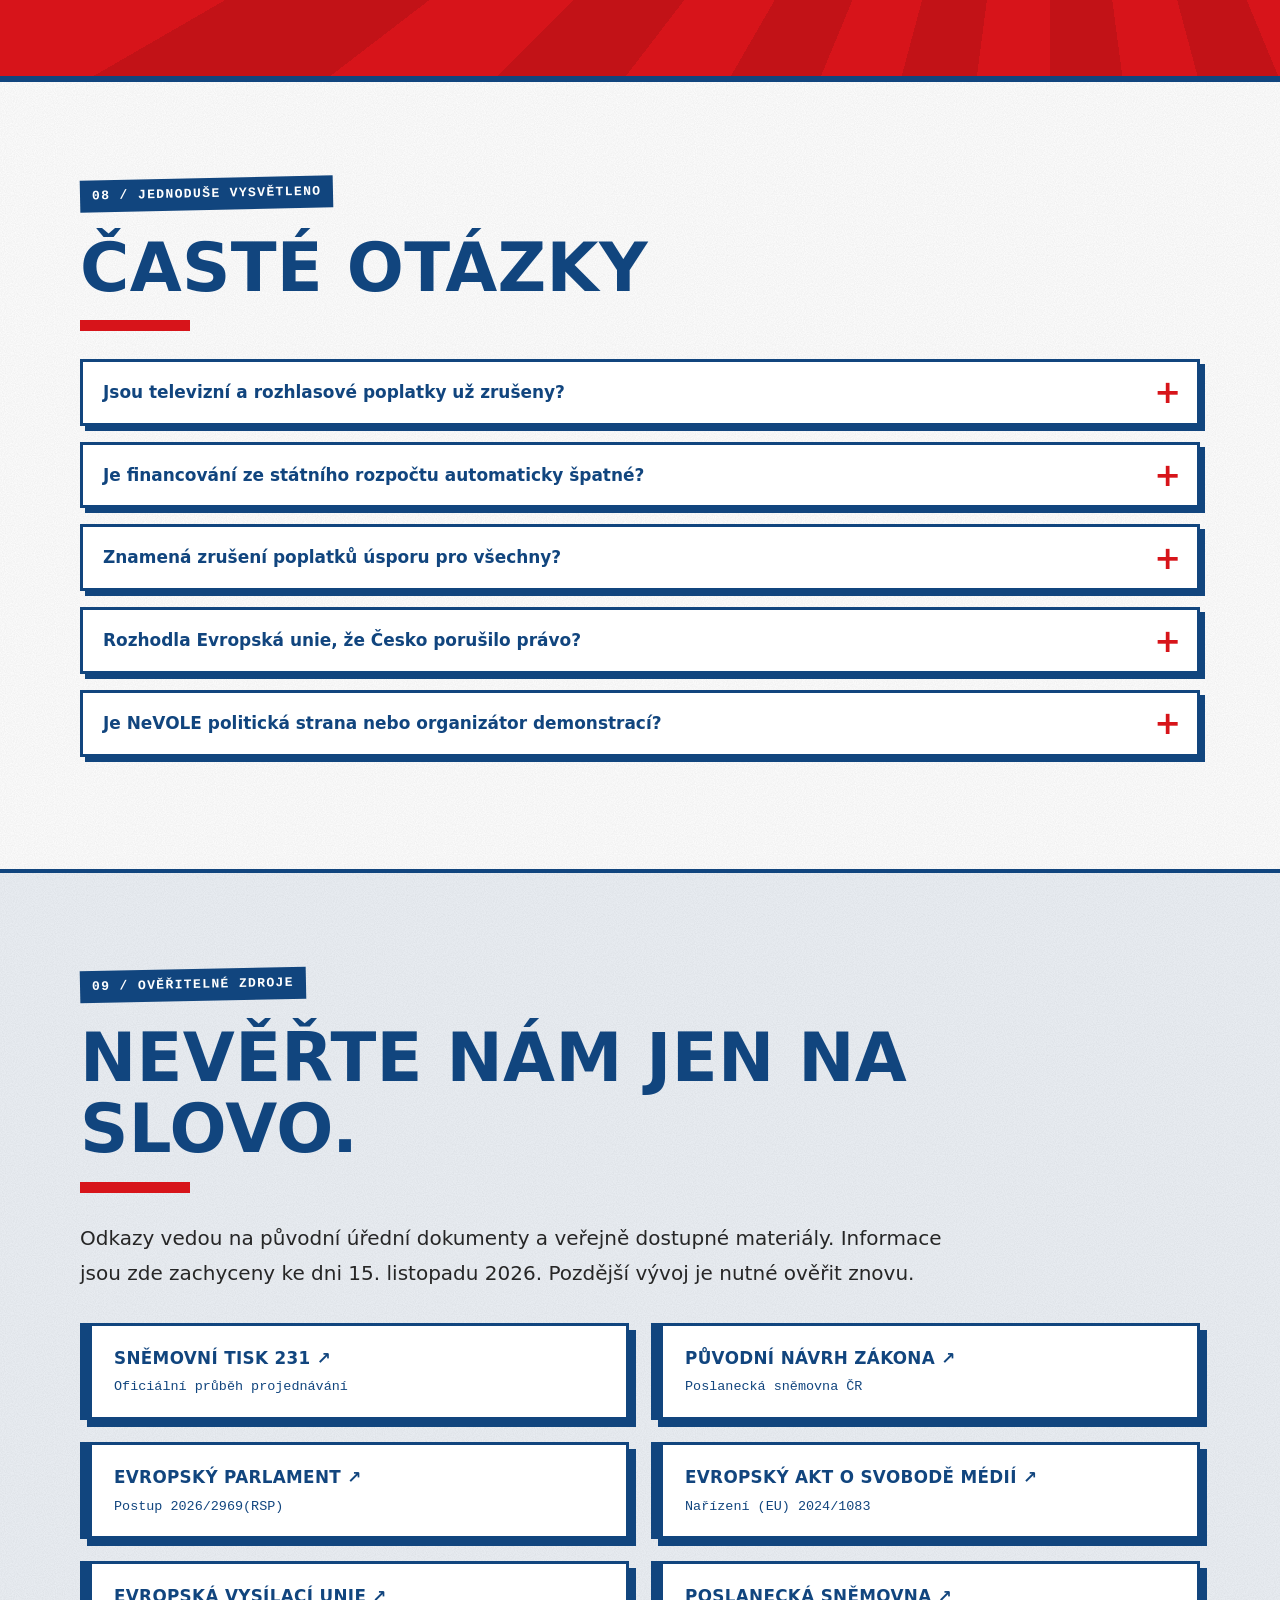
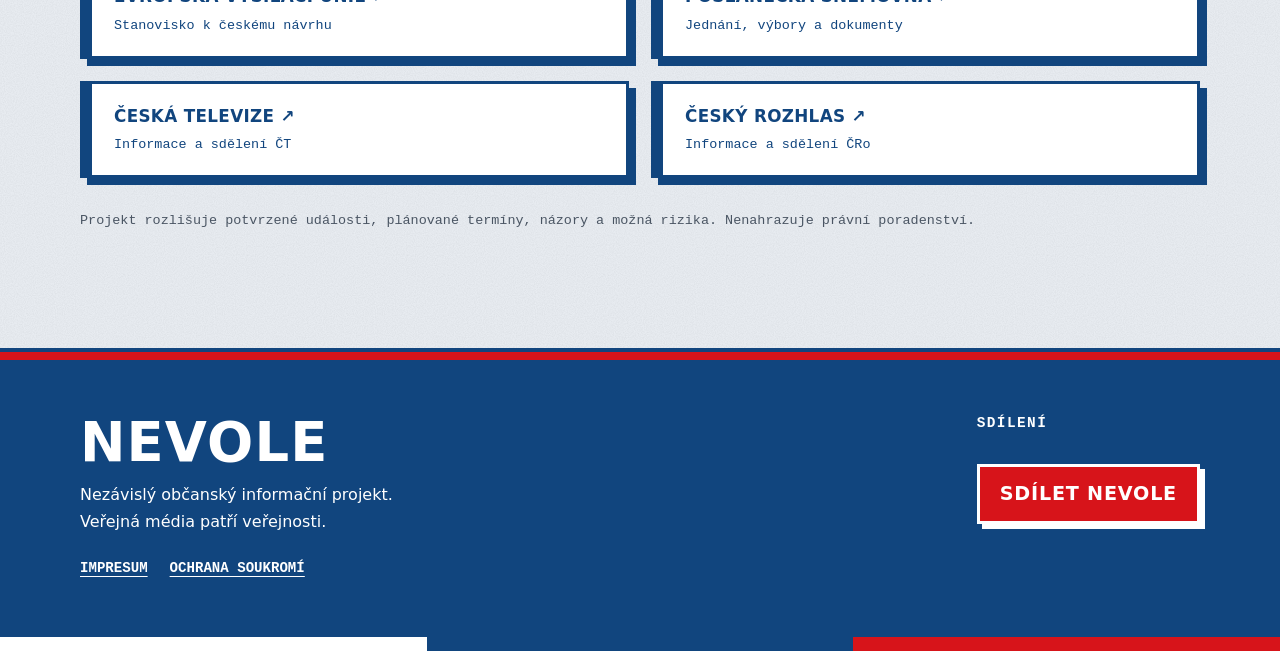
==== commit df943ff4: "Nastavit nevole.info v index.html" ====
--- a/index.html
+++ b/index.html
@@ -9,7 +9,7 @@
   <meta property="og:type" content="website"><meta property="og:locale" content="cs_CZ">
   <meta property="og:title" content="NeVOLE — Veřejná média patří veřejnosti">
   <meta property="og:description" content="Co se děje s financováním ČT a ČRo? Události, argumenty, otázky a ověřitelné zdroje.">
-  <meta property="og:url" content="https://jiri-web.github.io/nevole/">
+  <meta property="og:url" content="https://nevole.info/">
   <title>NeVOLE — Veřejná média patří veřejnosti</title>
   <link rel="icon" type="image/svg+xml" href="favicon.svg"><link rel="stylesheet" href="styles.css"><script src="script.js" defer></script>
 </head>
--- a/styles.css
+++ b/styles.css
@@ -0,0 +1,500 @@
+/* NeVOLE 1.04 — „Plakát '89": revoluční plakátový styl v barvách české vlajky.
+   Bílá, modrá Pantone 293 (#11457E), červená Pantone 485 (#D7141A).
+   Žlutá patří výhradně dočasné výzvě nad hero.
+   Bez externích fontů a bez sledování; vysoký kontrast zachován. */
+
+/* Plakátové písmo: použije systémový Impact, pokud je k dispozici (bez umělého ztučnění). */
+@font-face{
+  font-family:"Plakat";
+  src:local("Impact"),local("Haettenschweiler"),local("Anton");
+  font-weight:400 900;
+}
+
+:root{
+  --ink:#11457e;
+  --paper:#ffffff;
+  --paper-light:#ffffff;
+  --red:#d7141a;
+  --red-dark:#c21217;
+  --blue:#11457e;
+  --yellow:#ffd400;
+  --text:#262626;
+  --muted:#4a5563;
+  --poster:"Plakat","Arial Narrow","Roboto Condensed","sans-serif-condensed",system-ui,sans-serif;
+  --type:"Courier New",Courier,"Liberation Mono",ui-monospace,monospace;
+  --body:Inter,ui-sans-serif,system-ui,-apple-system,"Segoe UI",Arial,sans-serif;
+  --shadow:7px 7px 0 var(--ink);
+  --tape:repeating-linear-gradient(-45deg,#fff 0 14px,var(--red) 14px 28px);
+  --tape-yellow:repeating-linear-gradient(-45deg,var(--yellow) 0 14px,var(--ink) 14px 28px);
+  --rays:repeating-conic-gradient(from 0deg at 82% 50%,var(--red) 0 7.5deg,var(--red-dark) 7.5deg 15deg);
+}
+
+*,*::before,*::after{box-sizing:border-box}
+html{scroll-behavior:smooth;scroll-padding-top:92px}
+body{
+  margin:0;
+  font-family:var(--body);
+  color:var(--ink);
+  line-height:1.7;
+  overflow-x:clip;
+  background-color:var(--paper);
+  /* jemné zrno papíru */
+  background-image:url("data:image/svg+xml,%3Csvg xmlns='http://www.w3.org/2000/svg' width='160' height='160'%3E%3Cfilter id='n'%3E%3CfeTurbulence type='fractalNoise' baseFrequency='.9' numOctaves='2' stitchTiles='stitch'/%3E%3CfeColorMatrix values='0 0 0 0 0 0 0 0 0 0 0 0 0 0 0 0 0 0 .07 0'/%3E%3C/filter%3E%3Crect width='160' height='160' filter='url(%23n)'/%3E%3C/svg%3E");
+}
+::selection{background:var(--red);color:#fff}
+a{color:var(--blue)}
+button{font:inherit}
+button,a{touch-action:manipulation}
+a:focus-visible,button:focus-visible,summary:focus-visible{
+  outline:3px solid #fff;
+  outline-offset:2px;
+  box-shadow:0 0 0 9px var(--red);
+}
+p{margin:0 0 1.2rem}
+h1,h2,h3{line-height:1.1;margin-top:0}
+h2{
+  font-family:var(--poster);
+  font-weight:900;
+  font-size:clamp(2.3rem,5.4vw,4.2rem);
+  text-transform:uppercase;
+  letter-spacing:.005em;
+  line-height:1.06;
+  margin:10px 0 28px;
+}
+h3{font-size:1.2rem;font-weight:800;margin:0 0 10px;letter-spacing:-.01em}
+.container{width:min(1120px,calc(100% - 50px));margin-inline:auto}
+
+.skip-link{position:absolute;transform:translateY(-150%);z-index:99;background:#fff;color:var(--ink);border:3px solid var(--ink);font-weight:800;padding:8px 15px}
+.skip-link:focus{transform:none}
+
+/* Trikolóra */
+.tricolor{display:grid;grid-template-columns:repeat(3,1fr);height:10px}
+.tricolor span:nth-child(1){background:#fff}
+.tricolor span:nth-child(2){background:var(--blue)}
+.tricolor span:nth-child(3){background:var(--red)}
+.tricolor-bottom{height:14px}
+
+/* Hlavička */
+.site-header{
+  position:sticky;top:0;z-index:10;
+  background:var(--ink);color:var(--paper);
+  border-bottom:5px solid var(--red);
+  display:flex;align-items:center;justify-content:space-between;gap:16px;
+  padding:11px max(25px,calc((100vw - 1120px)/2));
+}
+.brand{
+  display:flex;align-items:center;gap:12px;
+  font-family:var(--poster);font-weight:900;font-size:1.75rem;letter-spacing:.02em;
+  text-transform:uppercase;text-decoration:none;color:var(--paper);
+}
+.brand-mark{
+  display:grid;place-items:center;width:42px;height:42px;
+  background:var(--red);color:#fff;
+  font-size:1.35rem;letter-spacing:0;
+  transform:rotate(-6deg);
+  box-shadow:3px 3px 0 #fff;
+}
+.site-nav{display:flex;align-items:center;gap:6px}
+.site-nav a{
+  font-family:var(--type);font-size:.84rem;font-weight:700;
+  text-transform:uppercase;letter-spacing:.06em;
+  text-decoration:none;color:var(--paper);
+  padding:6px 10px;
+}
+.site-nav a:hover,.site-nav a:focus-visible{background:#fff;color:var(--ink)}
+.menu-toggle{
+  display:none;cursor:pointer;
+  background:#fff;color:var(--ink);
+  border:0;padding:8px 14px;
+  font-family:var(--type);font-weight:700;text-transform:uppercase;
+  box-shadow:3px 3px 0 var(--red);
+}
+
+/* Dočasná výzva (vkládá script.js nad hero) */
+.urgent{
+  position:relative;
+  background:var(--yellow);color:var(--ink);
+  padding:clamp(48px,6vw,74px) 0;
+}
+.urgent::before,.urgent::after{
+  content:"";position:absolute;left:0;right:0;height:14px;background:var(--tape-yellow);
+}
+.urgent::before{top:0}
+.urgent::after{bottom:0}
+.urgent h2{font-size:clamp(2.4rem,6.4vw,5rem);max-width:980px;margin:16px 0 22px}
+.urgent .lead{max-width:780px;color:var(--ink);font-weight:500}
+.urgent .section-kicker{background:var(--ink);color:var(--yellow)}
+.urgent-button{
+  display:inline-block;margin-top:8px;padding:14px 24px;
+  background:var(--ink);color:#fff;
+  font-family:var(--poster);font-size:1.3rem;font-weight:900;
+  text-transform:uppercase;letter-spacing:.04em;text-decoration:none;
+  box-shadow:6px 6px 0 var(--red);
+  transition:transform .12s,box-shadow .12s;
+}
+.urgent-button:hover{transform:translate(-2px,-2px);box-shadow:9px 9px 0 var(--red)}
+.urgent-button:active{transform:translate(4px,4px);box-shadow:2px 2px 0 var(--red)}
+.urgent-rules{display:flex;flex-wrap:wrap;gap:14px 18px;list-style:none;margin:6px 0 26px;padding:0}
+.urgent-rules li{
+  padding:6px 16px;background:#fff;color:var(--ink);
+  border:3px solid var(--ink);box-shadow:4px 4px 0 var(--ink);
+  font-family:var(--poster);font-weight:900;font-size:1.35rem;
+  text-transform:uppercase;letter-spacing:.04em;line-height:1.2;
+}
+.urgent-rules li:nth-child(odd){transform:rotate(-2deg)}
+.urgent-rules li:nth-child(even){transform:rotate(1.5deg)}
+.urgent-rules li:last-child{background:var(--red);color:#fff}
+.urgent-small{display:block;margin-top:22px;font-family:var(--type);font-size:.8rem;font-weight:700;color:var(--ink)}
+
+/* Hero: rudý plakát s paprsky */
+.hero{background:var(--red);background-image:var(--rays);color:#fff;overflow:hidden;border-bottom:6px solid var(--ink)}
+.hero-inner{min-height:560px;position:relative;display:flex;align-items:center;padding-block:70px}
+.hero-copy{position:relative;z-index:2;max-width:860px;padding-right:80px}
+.hero .eyebrow{
+  display:inline-block;margin:0 0 30px;padding:7px 15px;
+  background:#fff;color:var(--ink);
+  font-family:var(--type);font-size:1rem;font-weight:700;
+  text-transform:uppercase;letter-spacing:.07em;
+  transform:rotate(-2.5deg);
+  box-shadow:5px 5px 0 var(--ink);
+}
+.hero h1{
+  font-family:var(--poster);font-weight:900;
+  font-size:clamp(3.3rem,8.4vw,7.6rem);
+  text-transform:uppercase;letter-spacing:.005em;line-height:1.02;
+  color:#fff;margin:0 0 28px;
+  text-shadow:.05em .05em 0 var(--ink);
+}
+.hero-underline{display:block;width:170px;height:12px;background:#fff;border:2px solid var(--ink);margin:0 0 28px}
+.hero-lead{
+  max-width:700px;margin:0;padding:16px 20px;
+  background:var(--ink);color:#fff;
+  font-size:clamp(1rem,1.8vw,1.25rem);font-weight:500;line-height:1.65;
+  border-left:8px solid #fff;
+}
+.hero-keys{
+  position:absolute;right:-55px;top:50%;z-index:1;
+  width:clamp(230px,29vw,420px);height:auto;
+  transform:translateY(-50%) rotate(4deg);
+  transform-origin:50% 0;
+  filter:drop-shadow(10px 12px 0 rgba(0,0,0,.45));
+  pointer-events:none;
+  animation:cinkani 3.2s ease-in-out infinite;
+}
+@keyframes cinkani{
+  0%,100%{transform:translateY(-50%) rotate(5deg)}
+  50%{transform:translateY(-50%) rotate(-4deg)}
+}
+@keyframes cinkani-mobil{
+  0%,100%{transform:rotate(5deg)}
+  50%{transform:rotate(-4deg)}
+}
+
+/* Stavový pruh */
+.status-bar{position:relative;background:var(--ink);color:var(--paper);padding:20px 0 18px}
+.status-bar::before{content:"";position:absolute;left:0;right:0;top:0;height:8px;background:var(--tape)}
+.status-content{display:flex;justify-content:space-between;align-items:center;flex-wrap:wrap;gap:8px;padding-top:6px}
+.status-content strong{font-family:var(--poster);font-weight:900;font-size:1.25rem;letter-spacing:.06em;color:#fff}
+.status-content>span{font-family:var(--type);font-size:.84rem;color:#fff}
+.status-dot{display:inline-block;width:13px;height:13px;border-radius:50%;background:#fff;margin-right:12px;animation:pulz 1.4s ease-in-out infinite}
+@keyframes pulz{
+  0%,100%{box-shadow:0 0 0 0 rgba(255,255,255,.8)}
+  60%{box-shadow:0 0 0 10px rgba(255,255,255,0)}
+}
+
+/* Sekce */
+.section{padding:clamp(58px,7.5vw,96px) 0;color:var(--ink)}
+.section h2::after{content:"";display:block;width:110px;height:11px;background:var(--red);margin-top:16px}
+.section-alt{background-color:rgba(17,69,126,.08);border-block:4px solid var(--ink)}
+.section-kicker{
+  display:inline-block;margin:0 0 12px;padding:5px 12px;
+  background:var(--ink);color:var(--paper);
+  font-family:var(--type);font-size:.82rem;font-weight:700;
+  letter-spacing:.1em;text-transform:uppercase;
+  transform:rotate(-1.2deg);
+}
+.lead{max-width:900px;font-size:clamp(1.06rem,1.65vw,1.25rem);color:var(--text);line-height:1.75}
+.lead strong{background:var(--red);color:#fff;padding:1px 5px;box-decoration-break:clone;-webkit-box-decoration-break:clone}
+.source-hint{font-family:var(--type);font-size:.84rem;color:var(--muted);margin-top:28px}
+
+/* Dnešní akce a společné odjezdy */
+.today-events{position:relative;background:#fff;border-bottom:4px solid var(--ink)}
+.event-featured-grid{display:grid;grid-template-columns:repeat(2,minmax(0,1fr));gap:28px;margin:36px 0 42px}
+.event-featured{position:relative;background:var(--ink);color:#fff;border:4px solid var(--ink);padding:30px;box-shadow:8px 8px 0 var(--red);transform:rotate(-.5deg)}
+.event-featured.local{background:var(--red);box-shadow:8px 8px 0 var(--ink);transform:rotate(.5deg)}
+.event-featured .event-city{display:inline-block;background:#fff;color:var(--ink);padding:4px 10px;font-family:var(--type);font-size:.82rem;font-weight:700;text-transform:uppercase}
+.event-featured time{display:block;font-family:var(--poster);font-size:clamp(3.5rem,8vw,6rem);font-weight:900;line-height:1;margin:18px 0 8px}
+.event-featured h3{font-family:var(--poster);font-size:1.8rem;text-transform:uppercase;margin-bottom:12px}
+.event-featured p{color:#fff;margin-bottom:18px}.event-featured a{color:#fff;font-family:var(--type);font-weight:700;text-underline-offset:4px}
+.departures-block{background:rgba(17,69,126,.08);border:3px solid var(--ink);padding:clamp(24px,4vw,38px);box-shadow:7px 7px 0 var(--ink)}
+.departures-heading{display:flex;justify-content:space-between;align-items:end;gap:30px;margin-bottom:24px}
+.departures-heading h3{font-family:var(--poster);font-size:clamp(1.8rem,4vw,3rem);text-transform:uppercase;margin:8px 0 0}
+.departures-heading>p{max-width:430px;color:var(--text);font-size:.92rem;margin:0}
+.departure-list{display:grid;grid-template-columns:repeat(2,minmax(0,1fr));gap:0 28px;list-style:none;margin:0 0 28px;padding:0;border-top:2px solid var(--ink)}
+.departure-list li{display:flex;justify-content:space-between;gap:18px;padding:13px 0;border-bottom:2px solid rgba(17,69,126,.3)}
+.departure-list strong{font-weight:850}.departure-list span{text-align:right;color:var(--text);font-size:.9rem}
+.city-check{margin:0 0 26px;padding:14px 17px;background:#fff;border-left:8px solid var(--red);color:var(--text);font-size:.92rem}
+.city-check strong{color:var(--ink)}
+.map-button{display:inline-block;background:var(--red);color:#fff;padding:12px 18px;border:3px solid var(--ink);box-shadow:5px 5px 0 var(--ink);font-family:var(--poster);font-size:1.15rem;font-weight:900;text-transform:uppercase;text-decoration:none}
+.map-button:hover{transform:translate(-2px,-2px);box-shadow:8px 8px 0 var(--ink)}
+
+/* Společný „vylepený" vzhled karet */
+.fact-card,.compare-card,.argument-card,.question-card,.source-grid a,details{
+  background:var(--paper-light);
+  border:3px solid var(--ink);
+  box-shadow:var(--shadow);
+}
+.fact-card,.compare-card,.argument-card,.question-card,.source-grid a{transition:transform .14s,box-shadow .14s}
+.fact-card:hover,.compare-card:hover,.argument-card:hover,.question-card:hover{
+  transform:translate(-3px,-3px) rotate(0deg);
+  box-shadow:11px 11px 0 var(--ink);
+}
+
+.fact-cards{display:grid;grid-template-columns:repeat(3,minmax(0,1fr));gap:26px;margin-top:36px}
+.fact-card{padding:26px;border-top-width:12px;border-top-color:var(--blue)}
+.fact-card.red{border-top-color:var(--red)}
+.fact-card:nth-child(odd){transform:rotate(-.8deg)}
+.fact-card:nth-child(even){transform:rotate(.7deg)}
+.fact-card .fact-date{display:block;font-family:var(--poster);font-weight:900;font-size:3.1rem;line-height:1.05;color:var(--red);margin-bottom:14px}
+.fact-card h3{font-size:1.12rem;text-transform:uppercase;letter-spacing:.02em}
+.fact-card p{font-size:.92rem;color:var(--text);margin:0}
+
+/* Chronologie */
+.timeline{display:grid;grid-template-columns:repeat(2,minmax(0,1fr));column-gap:50px;row-gap:0;margin-top:38px}
+.timeline-item{border-left:5px solid var(--ink);padding:0 0 32px 26px;position:relative}
+.timeline-item::before{
+  content:"";position:absolute;left:-11px;top:4px;
+  width:17px;height:17px;background:var(--red);
+  border:3px solid var(--ink);transform:rotate(45deg);
+}
+.timeline-item time{
+  display:inline-block;padding:2px 8px;
+  background:var(--red);color:#fff;
+  font-family:var(--type);font-weight:700;font-size:.8rem;
+  text-transform:uppercase;letter-spacing:.05em;
+}
+.timeline-item h3{font-size:1.18rem;margin:8px 0 8px}
+.timeline-item p{font-size:.92rem;color:var(--text);margin:0}
+.timeline-item.planned{border-left-style:dashed}
+.timeline-item.planned::before{background:#fff}
+.timeline-item.planned time{background:#fff;color:var(--ink);box-shadow:inset 0 0 0 2px var(--ink)}
+
+/* Tmavá sekce: peníze */
+.section-dark{position:relative;background:var(--ink);color:#fff}
+.section-dark::before,.section-dark::after{content:"";position:absolute;left:0;right:0;height:12px;background:var(--tape)}
+.section-dark::before{top:0}
+.section-dark::after{bottom:0}
+.section-dark .section-kicker{background:#fff;color:var(--ink)}
+.section-dark h2{font-size:clamp(2.5rem,7vw,5.8rem);color:#fff}
+.section-dark h2::after{background:var(--red)}
+.section-dark p{color:#fff}
+.section-dark .lead{color:#fff}
+.section-dark p strong{background:#fff;color:var(--ink);padding:1px 5px;box-decoration-break:clone;-webkit-box-decoration-break:clone}
+.money-accent{background:#fff;color:var(--red);padding:0 .12em;box-decoration-break:clone;-webkit-box-decoration-break:clone}
+.compare-grid{display:grid;grid-template-columns:repeat(2,minmax(0,1fr));gap:26px;margin:36px 0}
+.compare-card{padding:28px;color:var(--ink)}
+.section-dark .compare-card{border-color:#fff;box-shadow:7px 7px 0 var(--red)}
+.section-dark .compare-card:hover{box-shadow:11px 11px 0 var(--red)}
+.section-dark .compare-card h3,.section-dark .compare-card p{color:var(--ink)}
+.compare-card.light{background:var(--red)}
+.section-dark .compare-card.light{box-shadow:7px 7px 0 #fff}
+.section-dark .compare-card.light:hover{box-shadow:11px 11px 0 #fff}
+.section-dark .compare-card.light h3,.section-dark .compare-card.light p{color:#fff}
+.compare-card:nth-child(odd),.argument-card:nth-child(odd){transform:rotate(-.6deg)}
+.compare-card:nth-child(even),.argument-card:nth-child(even){transform:rotate(.6deg)}
+.compare-card h3,.argument-card h3{
+  font-family:var(--poster);font-weight:900;font-size:1.75rem;
+  text-transform:uppercase;letter-spacing:.02em;line-height:1.15;margin-bottom:14px;
+}
+.compare-card p{font-size:1rem;line-height:1.7;margin:0}
+.large-quote{
+  margin:30px 0;padding:14px 26px;
+  border-left:12px solid #fff;
+  font-family:var(--poster);font-weight:900;
+  font-size:clamp(1.6rem,3.6vw,2.7rem);
+  text-transform:uppercase;letter-spacing:.01em;line-height:1.2;
+  color:#fff;
+}
+
+/* Argumenty */
+.argument-card{padding:28px;border-top-width:12px;border-top-color:var(--blue);color:var(--ink)}
+.argument-card.red{border-top-color:var(--red)}
+.argument-card ul{margin:0;padding-left:0;list-style:none}
+.argument-card li{position:relative;margin-bottom:10px;padding-left:26px;color:var(--text)}
+.argument-card li::before{content:"";position:absolute;left:0;top:.5em;width:12px;height:12px;background:var(--blue)}
+.argument-card.red li::before{background:var(--red)}
+.argument-card p{color:var(--text);margin:0}
+.takeaway{
+  margin-top:32px;padding:22px 26px;
+  background:var(--ink);color:#fff;
+  border-left:12px solid var(--red);
+  font-size:1.1rem;font-weight:800;
+  transform:rotate(-.5deg);
+  box-shadow:7px 7px 0 var(--red);
+}
+
+/* Otázky */
+.question-grid{display:grid;grid-template-columns:repeat(2,minmax(0,1fr));gap:26px;margin-top:32px}
+.question-card{padding:24px 26px}
+.question-card:nth-child(4n+1),.question-card:nth-child(4n+4){transform:rotate(-.6deg)}
+.question-card:nth-child(4n+2),.question-card:nth-child(4n+3){transform:rotate(.6deg)}
+.question-card span{display:block;font-family:var(--poster);font-weight:900;font-size:3.2rem;line-height:1;color:var(--red)}
+.question-card h3{margin:8px 0;font-size:1.3rem}
+.question-card p{font-size:.94rem;color:var(--text);margin:0}
+
+/* Prohlášení: rudý manifest */
+.section-statement{background:var(--red);background-image:var(--rays);color:#fff;border-block:6px solid var(--ink)}
+.section-statement .section-kicker{background:var(--ink);color:#fff}
+.section-statement h2{
+  font-size:clamp(4rem,13vw,11rem);line-height:1;color:#fff;
+  text-shadow:.05em .05em 0 var(--ink);
+  margin-bottom:36px;
+}
+.section-statement h2::after{background:#fff;border:2px solid var(--ink);height:14px;width:170px;margin-top:22px}
+.section-statement p{max-width:900px;color:#fff;font-size:1.12rem;font-weight:500;line-height:1.85}
+.section-statement .statement-signoff{
+  display:inline-block;max-width:none;margin-top:26px;padding:14px 22px;
+  background:var(--ink);color:#fff;
+  font-family:var(--poster);font-weight:900;
+  font-size:clamp(1.5rem,3.2vw,2.4rem);
+  text-transform:uppercase;letter-spacing:.03em;line-height:1.2;
+  transform:rotate(-1.5deg);
+  box-shadow:7px 7px 0 #fff;
+}
+
+/* FAQ */
+details{margin-bottom:16px;box-shadow:5px 5px 0 var(--ink)}
+summary{
+  position:relative;cursor:pointer;list-style:none;
+  padding:16px 56px 16px 20px;
+  font-size:1.06rem;font-weight:800;color:var(--ink);
+}
+summary::-webkit-details-marker{display:none}
+summary::after{
+  content:"+";position:absolute;right:16px;top:50%;transform:translateY(-50%);
+  font-family:var(--poster);font-size:2rem;line-height:1;color:var(--red);
+}
+details[open] summary{background:var(--ink);color:#fff}
+details[open] summary::after{content:"–";color:#fff}
+summary:hover,details[open] summary:hover{background:var(--red);color:#fff}
+summary:hover::after{color:#fff}
+details p{font-size:.98rem;color:var(--text);padding:16px 20px;margin:0}
+
+/* Zdroje */
+.source-grid{display:grid;grid-template-columns:repeat(2,minmax(0,1fr));gap:22px;margin:32px 0}
+.source-grid a{display:block;padding:18px 22px;color:var(--ink);text-decoration:none;border-left-width:12px}
+.source-grid a:hover,.source-grid a:focus-visible{
+  background:var(--ink);color:#fff;
+  transform:translate(-3px,-3px);
+  box-shadow:11px 11px 0 var(--red);
+}
+.source-grid strong{display:block;font-size:1.05rem;font-weight:800;text-transform:uppercase;letter-spacing:.02em}
+.source-grid span{display:block;font-family:var(--type);font-size:.84rem;margin-top:4px}
+
+/* Patička */
+.site-footer{background:var(--ink);color:#fff;padding:56px 0;border-top:8px solid var(--red)}
+.site-footer a{color:#fff}
+.footer-inner{display:flex;justify-content:space-between;gap:40px;flex-wrap:wrap}
+.footer-brand{
+  display:inline-block;margin-bottom:10px;
+  font-family:var(--poster);font-weight:900;font-size:3.4rem;line-height:1;
+  text-transform:uppercase;letter-spacing:.02em;text-decoration:none;
+  color:#fff!important;
+}
+.site-footer p,.site-footer small{color:#fff}
+.site-footer small{font-family:var(--type);font-size:.8rem}
+.site-footer h2{font-family:var(--type);font-size:.9rem;letter-spacing:.1em;color:#fff;margin:0 0 12px}
+.share-button{
+  margin-top:20px;padding:11px 20px;cursor:pointer;
+  background:var(--red);color:#fff;border:3px solid #fff;
+  font-family:var(--poster);font-size:1.2rem;font-weight:900;
+  text-transform:uppercase;letter-spacing:.04em;
+  box-shadow:5px 5px 0 #fff;
+  transition:transform .12s,box-shadow .12s;
+}
+.share-button:hover{transform:translate(-2px,-2px);box-shadow:8px 8px 0 #fff}
+.share-button:active{transform:translate(3px,3px);box-shadow:2px 2px 0 #fff}
+.share-feedback{font-family:var(--type);font-size:.82rem;margin-top:12px}
+
+/* Právní stránky a odkazy v patičce */
+.legal-links{display:flex;flex-wrap:wrap;gap:10px 22px;margin-top:22px}
+.legal-links a{font-family:var(--type);font-size:.88rem;font-weight:700;text-transform:uppercase;text-underline-offset:4px}
+.legal-top-nav{display:flex;align-items:center;gap:20px}
+.legal-top-nav a{color:#fff;font-family:var(--type);font-size:.84rem;font-weight:700;text-transform:uppercase}
+.legal-main{padding:clamp(54px,8vw,105px) 0;background:rgba(17,69,126,.05)}
+.legal-container{max-width:920px}
+.legal-main h1{font-family:var(--poster);font-size:clamp(3.4rem,9vw,7.2rem);line-height:1;text-transform:uppercase;margin:14px 0 24px;text-shadow:.04em .04em 0 rgba(215,20,26,.18)}
+.legal-main h1::after{content:"";display:block;width:130px;height:12px;background:var(--red);margin-top:18px}
+.legal-lead{max-width:760px;font-size:clamp(1.08rem,2vw,1.28rem);color:var(--text);margin-bottom:44px}
+.legal-card,.legal-section{background:#fff;border:3px solid var(--ink);box-shadow:7px 7px 0 var(--ink);padding:clamp(24px,4vw,38px);margin:0 0 30px}
+.legal-section{box-shadow:5px 5px 0 rgba(17,69,126,.2)}
+.legal-card h2,.legal-section h2{font-family:var(--poster);font-size:clamp(1.6rem,3vw,2.2rem);text-transform:uppercase;margin:0 0 18px}
+.legal-card p:last-child,.legal-section p:last-child{margin-bottom:0}
+.legal-data{margin:0}
+.legal-data>div{display:grid;grid-template-columns:minmax(180px,.75fr) 1.5fr;gap:20px;padding:14px 0;border-top:1px solid rgba(17,69,126,.3)}
+.legal-data>div:first-child{border-top:0;padding-top:0}
+.legal-data dt{font-family:var(--type);font-size:.82rem;font-weight:700;text-transform:uppercase}
+.legal-data dd{margin:0;color:var(--text)}
+.legal-placeholder{display:inline;background:#fff1a8;color:#5b4500;padding:3px 7px;border:2px dashed #8b6b00}
+.privacy-summary{display:grid;grid-template-columns:repeat(3,1fr);gap:18px;margin:0 0 34px}
+.privacy-summary div{background:var(--ink);color:#fff;border-left:8px solid var(--red);padding:20px}
+.privacy-summary strong,.privacy-summary span{display:block}.privacy-summary strong{font-size:1.05rem;margin-bottom:5px}.privacy-summary span{font-size:.88rem}
+.legal-updated{font-family:var(--type);font-size:.82rem;color:var(--muted);margin-top:42px}
+.legal-footer{padding:34px 0}
+.legal-footer .legal-links{margin:0}
+
+/* Tablet */
+@media(max-width:920px){
+  .hero-copy{max-width:750px;padding-right:95px}
+  .hero-keys{width:300px;right:-90px;opacity:.6}
+  .site-nav{gap:0}
+  .site-nav a{font-size:.76rem;padding:6px 7px}
+  .fact-cards{gap:20px}
+}
+
+/* Mobil */
+@media(max-width:680px){
+  .container{width:calc(100% - 36px)}
+  .site-header{padding:10px 18px;flex-wrap:wrap}
+  .menu-toggle{display:block}
+  .site-nav{display:none;width:100%;flex-direction:column;align-items:stretch;gap:0;padding:6px 0 8px}
+  .site-nav.open{display:flex}
+  .site-nav a{padding:11px 8px;font-size:.98rem;border-top:1px solid rgba(255,255,255,.3)}
+  .hero-inner{min-height:0;padding-block:52px 64px;display:block}
+  .hero-copy{max-width:none;padding-right:0}
+  .hero h1{font-size:clamp(2.9rem,14.5vw,5rem)}
+  .hero-lead{max-width:100%}
+  .hero-keys{
+    position:relative;display:block;right:auto;top:auto;
+    width:min(62vw,250px);height:auto;
+    margin:18px -12px -90px auto;opacity:.95;
+    transform:rotate(4deg);
+    animation-name:cinkani-mobil;
+  }
+  .fact-cards,.timeline,.compare-grid,.question-grid,.source-grid{grid-template-columns:1fr}
+  .section{padding:50px 0}
+  .fact-card,.compare-card,.argument-card{padding:22px}
+  .timeline{margin-top:26px}
+  .timeline-item{padding-bottom:26px}
+  .section-dark h2{font-size:2.7rem}
+  .urgent{padding:46px 0}
+  .urgent h2{font-size:2.7rem}
+  .status-content{align-items:flex-start;flex-direction:column}
+  .footer-inner{flex-direction:column}
+  .section-statement h2{font-size:clamp(3.6rem,19vw,5.5rem)}
+  .event-featured-grid,.departure-list{grid-template-columns:1fr}.departures-heading{display:block}.departures-heading>p{margin-top:14px}.departure-list li{display:block}.departure-list span{display:block;text-align:left;margin-top:3px}
+  .legal-top-nav{gap:10px}.legal-top-nav a{font-size:.7rem}.legal-top-nav a:last-child{display:none}
+  .privacy-summary{grid-template-columns:1fr}.legal-data>div{grid-template-columns:1fr;gap:4px}
+}
+
+@media(prefers-reduced-motion:reduce){
+  html{scroll-behavior:auto}
+  .hero-keys,.status-dot{animation:none}
+  *,*::before,*::after{transition:none!important}
+}
+
+@media print{
+  .site-header{position:static}
+  .hero-keys,.status-dot{animation:none}
+}
+
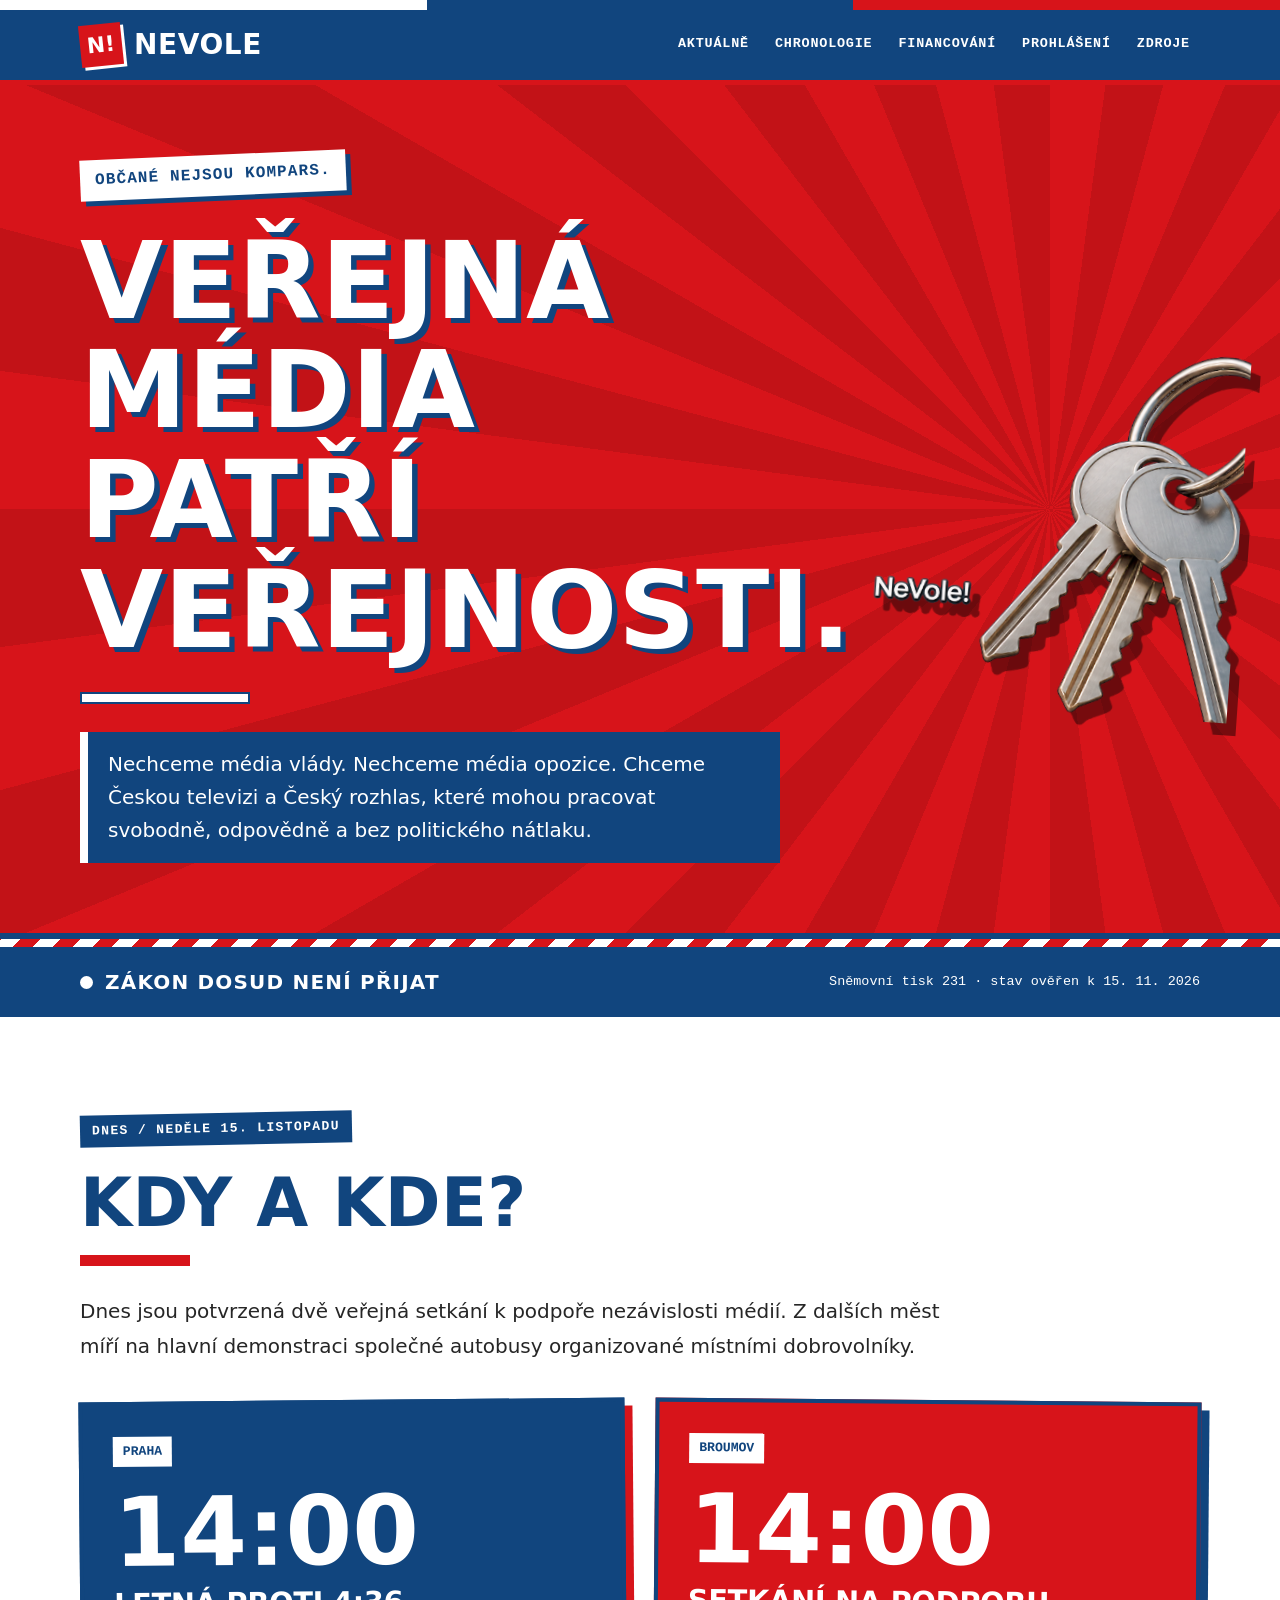
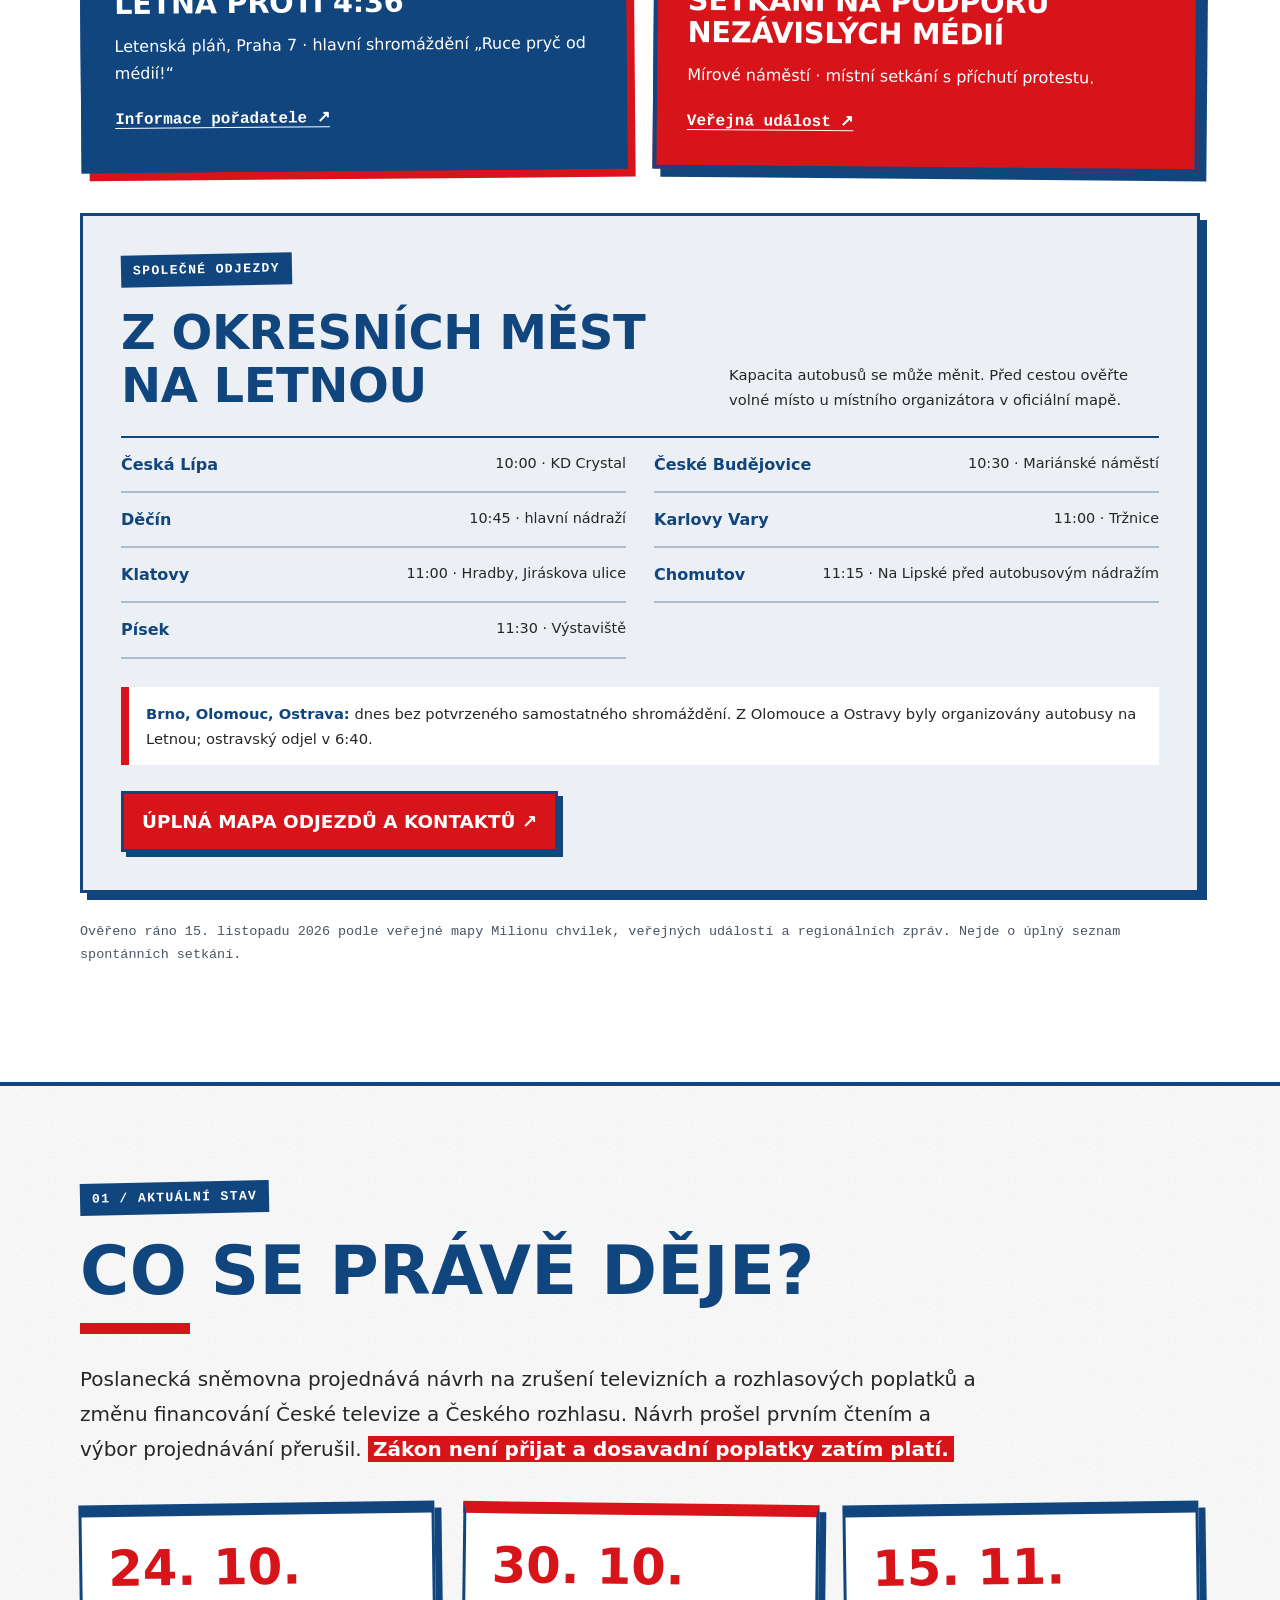
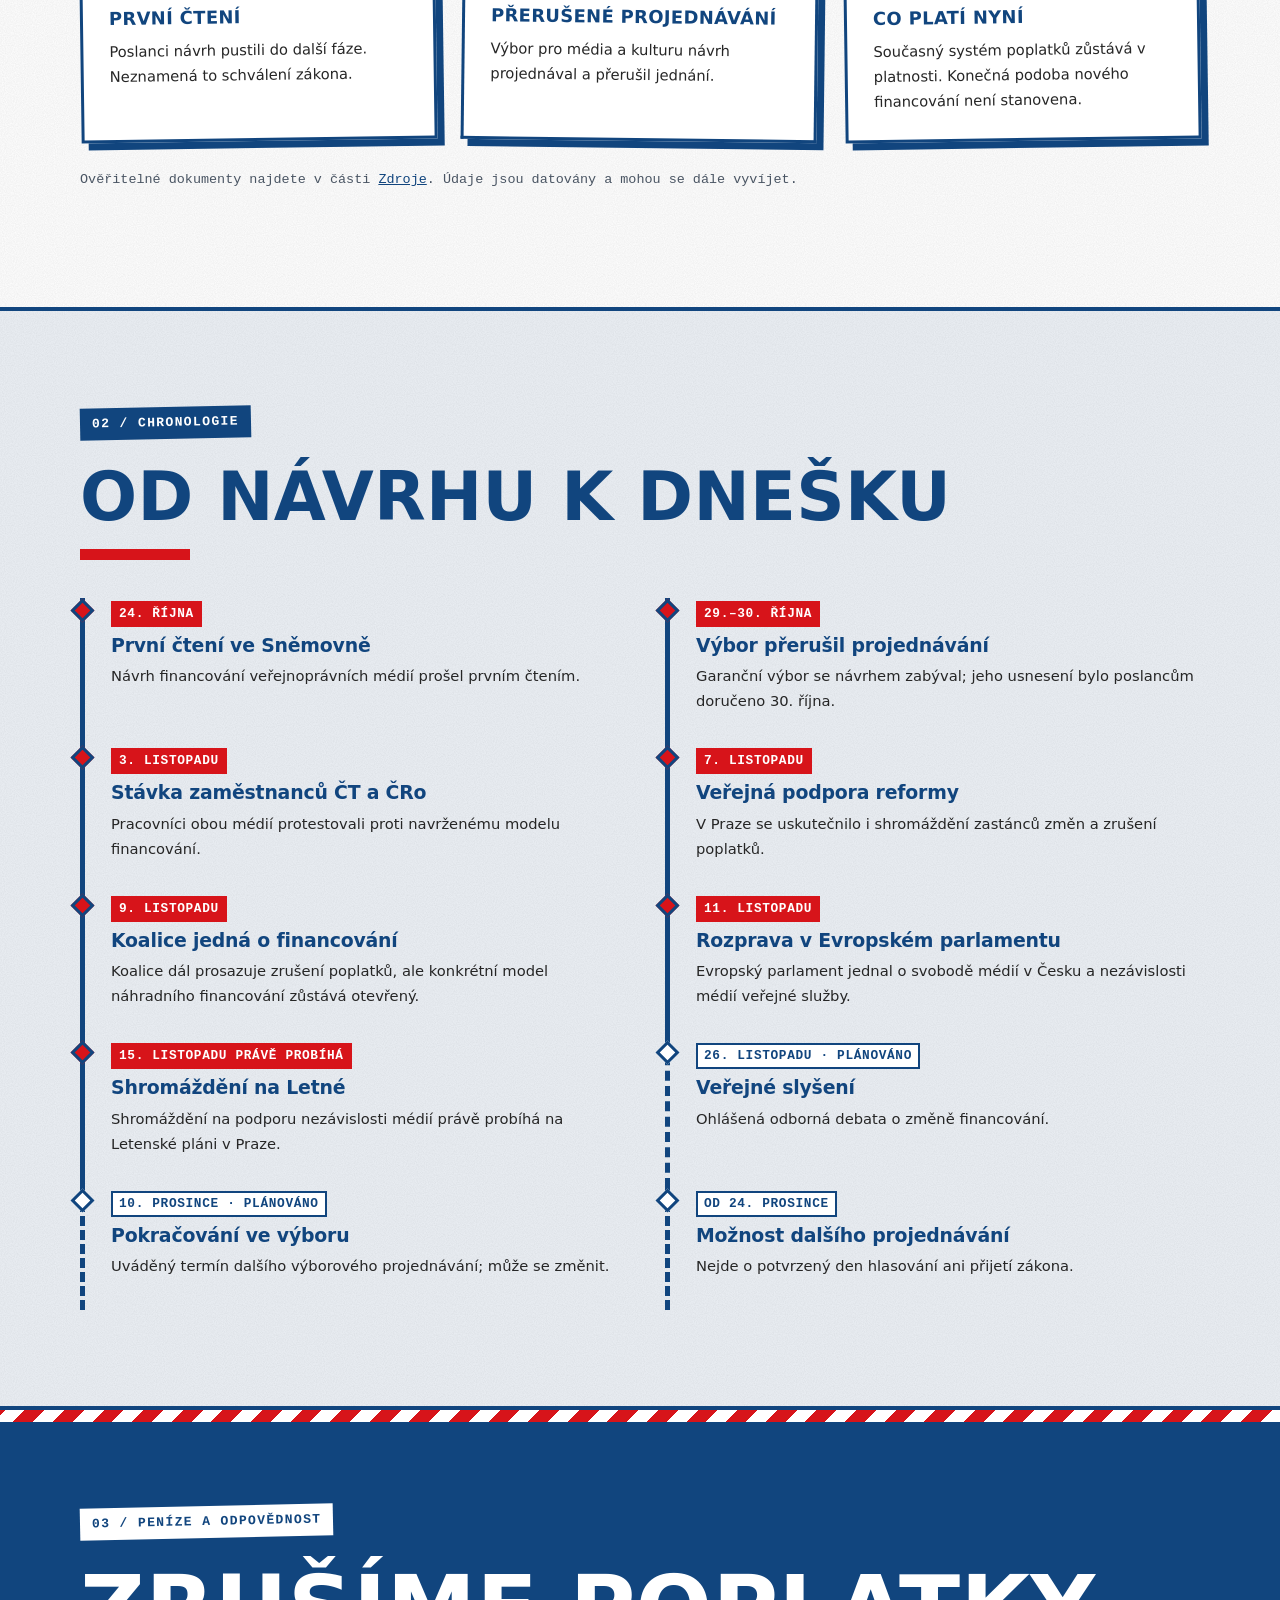
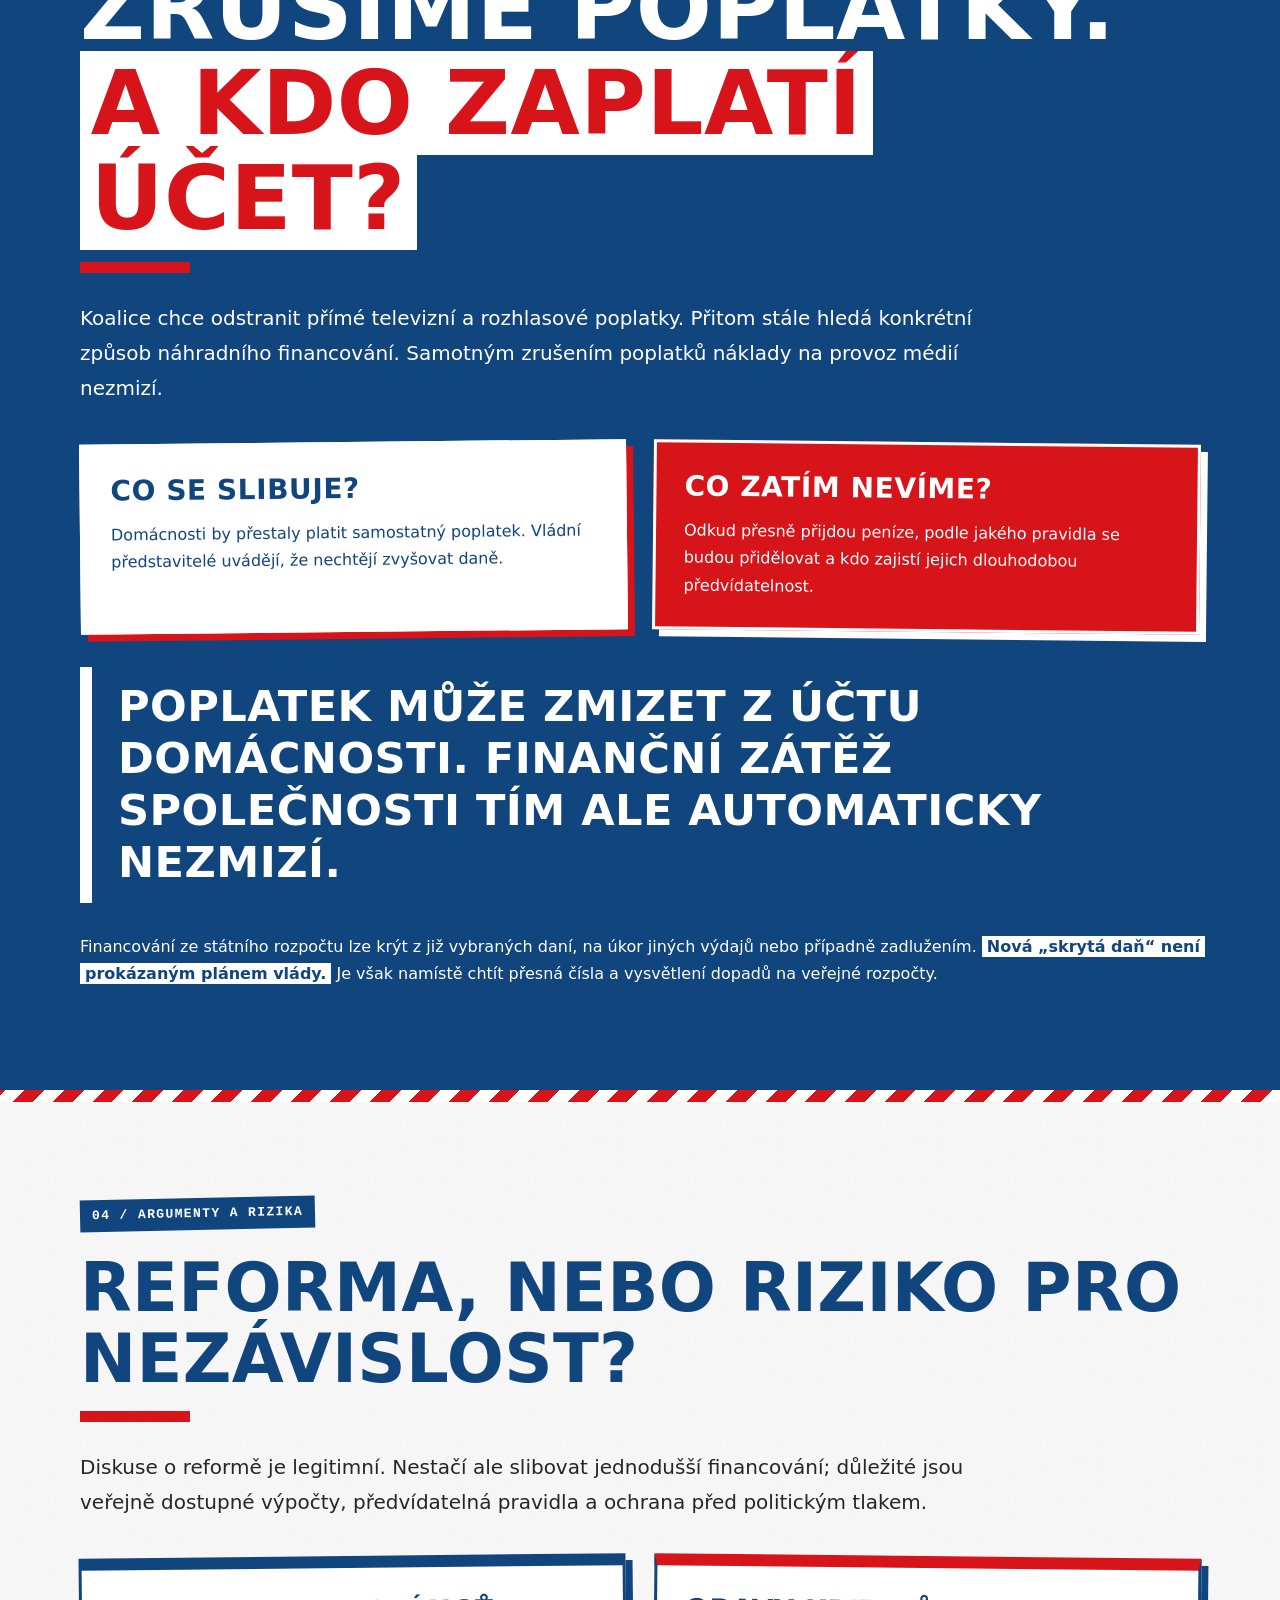
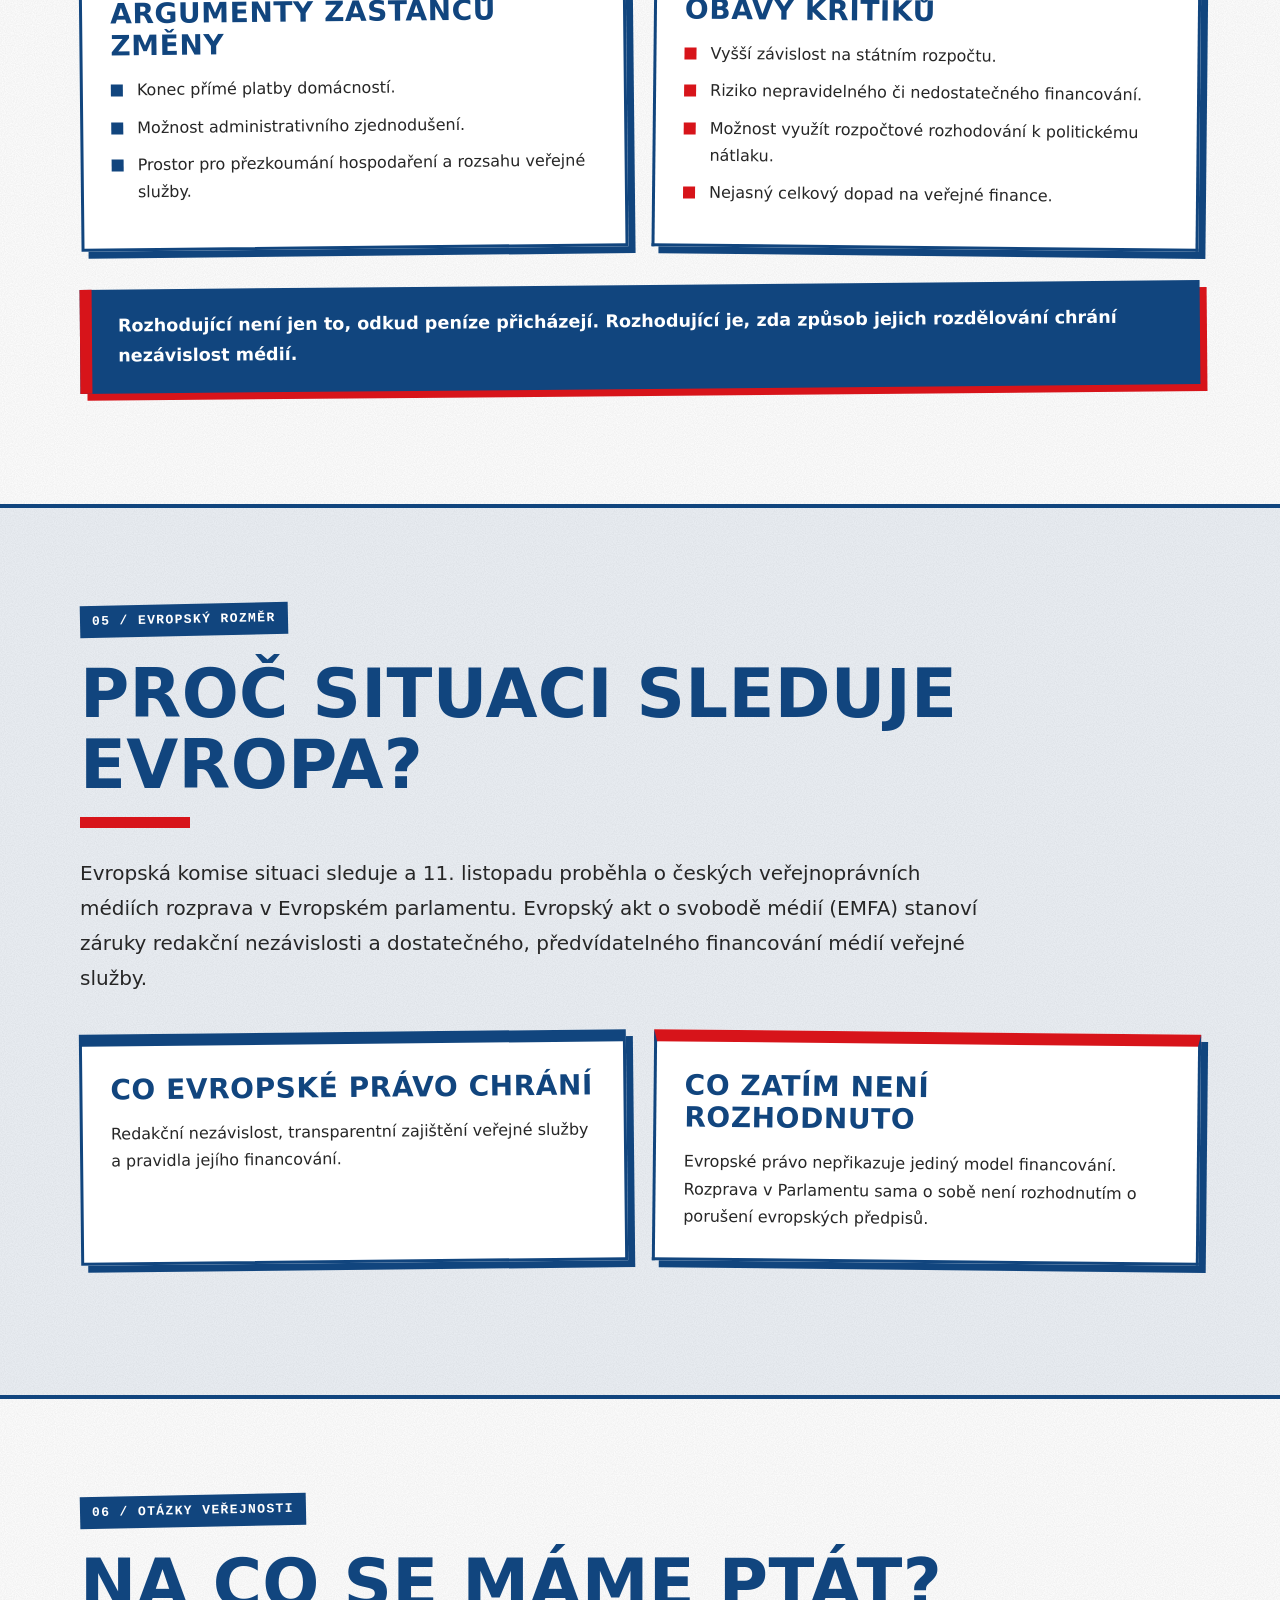
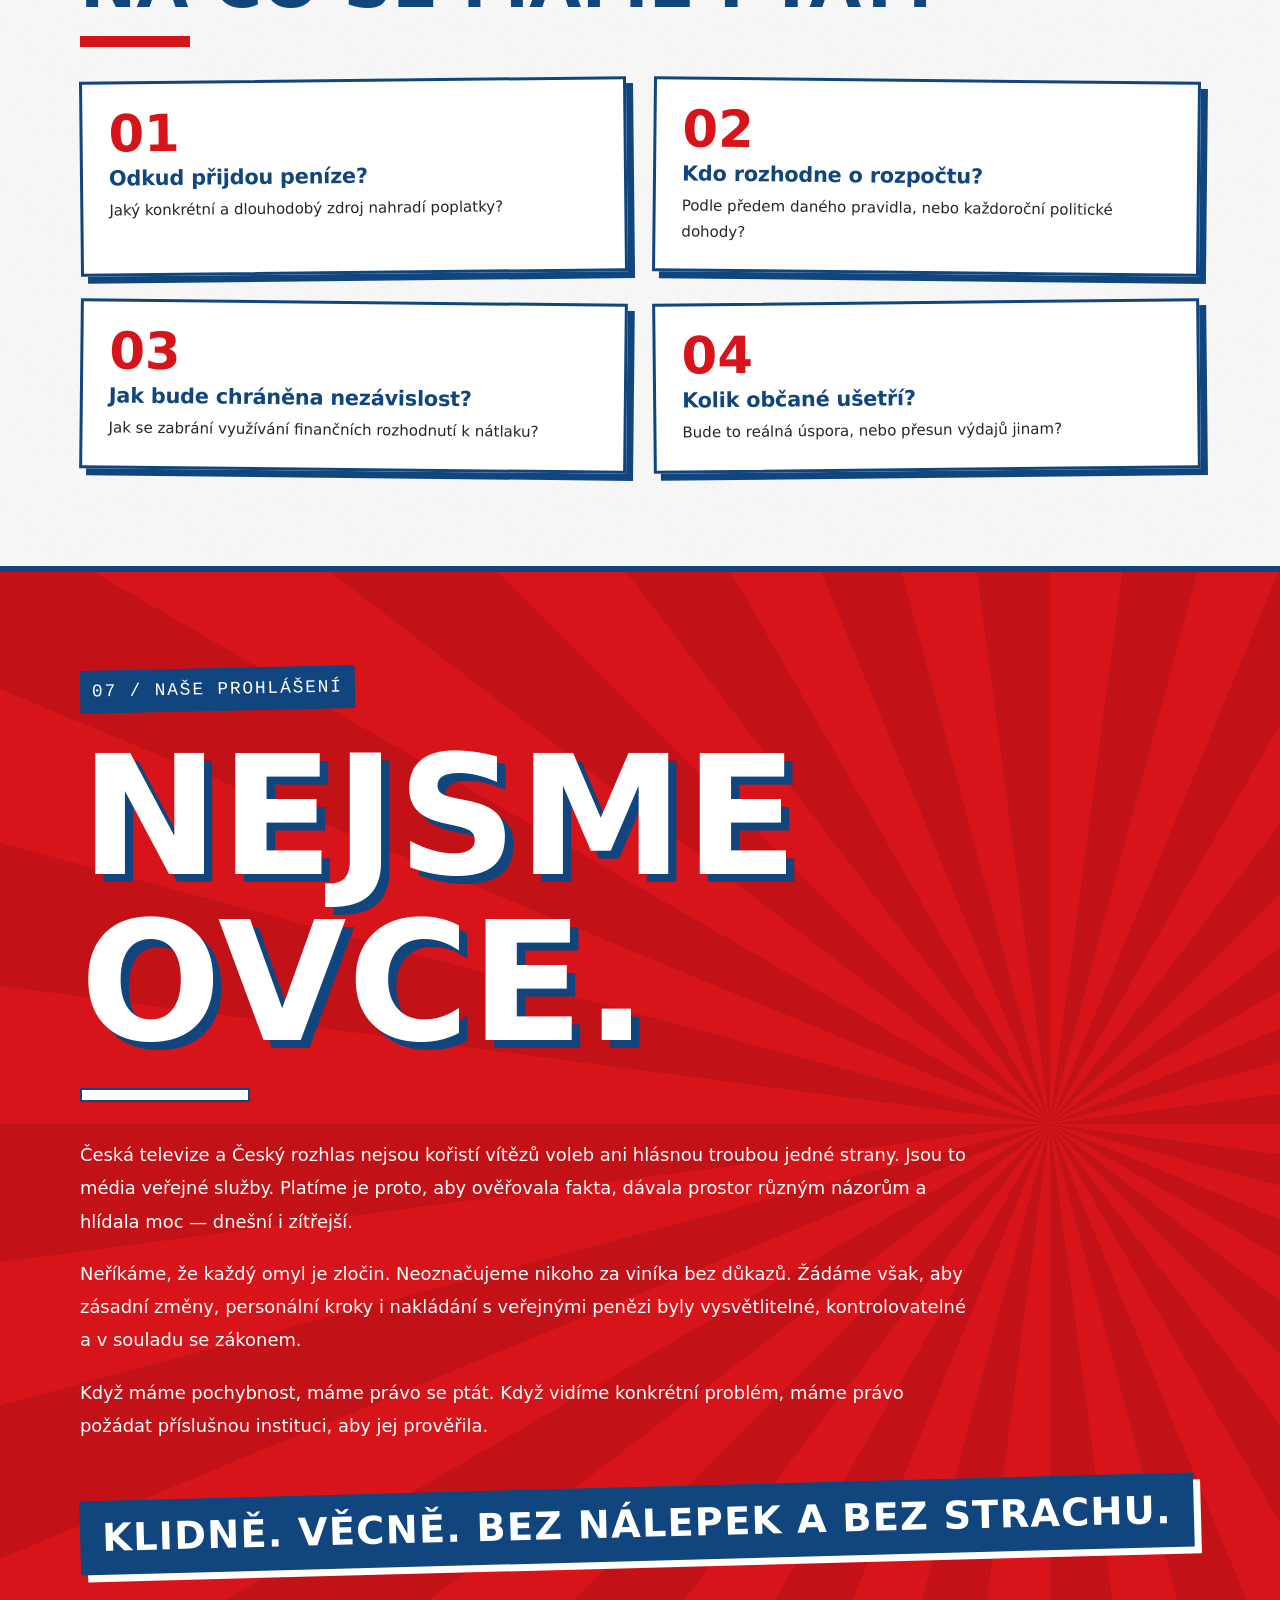
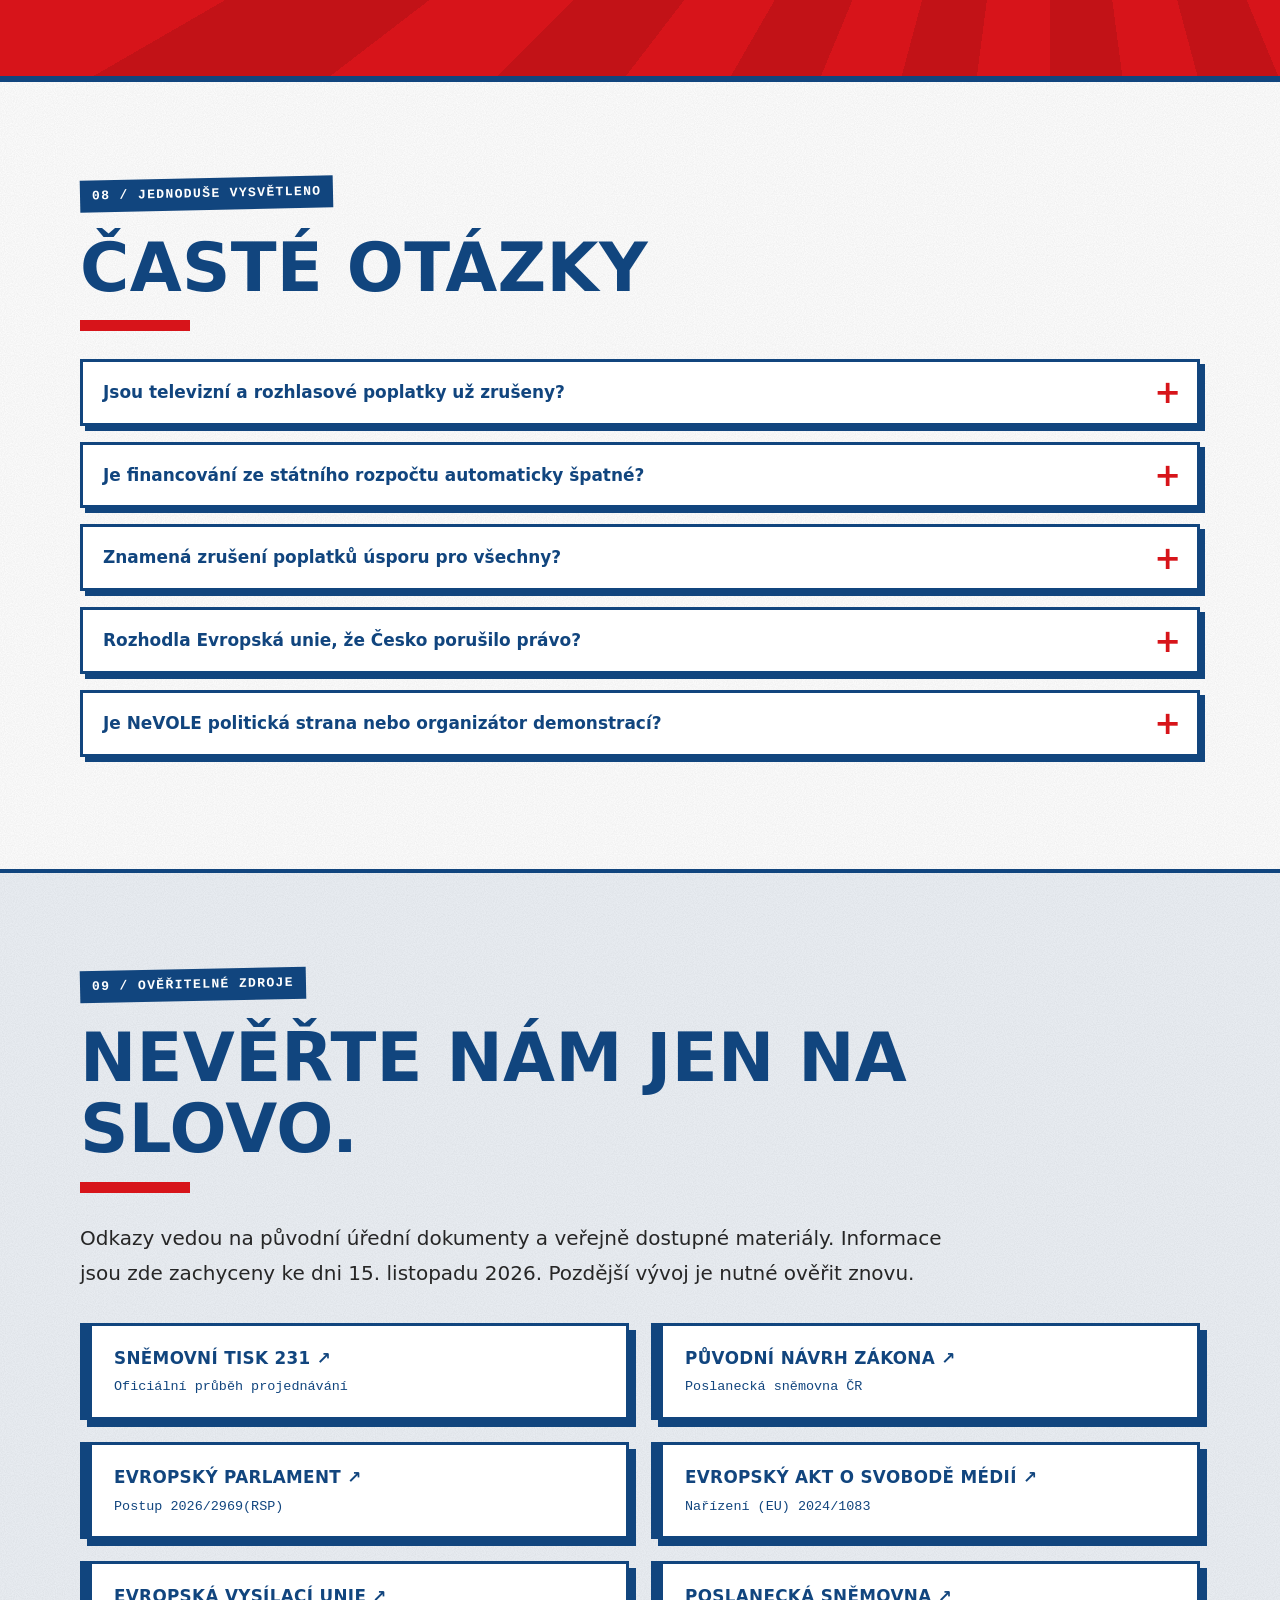
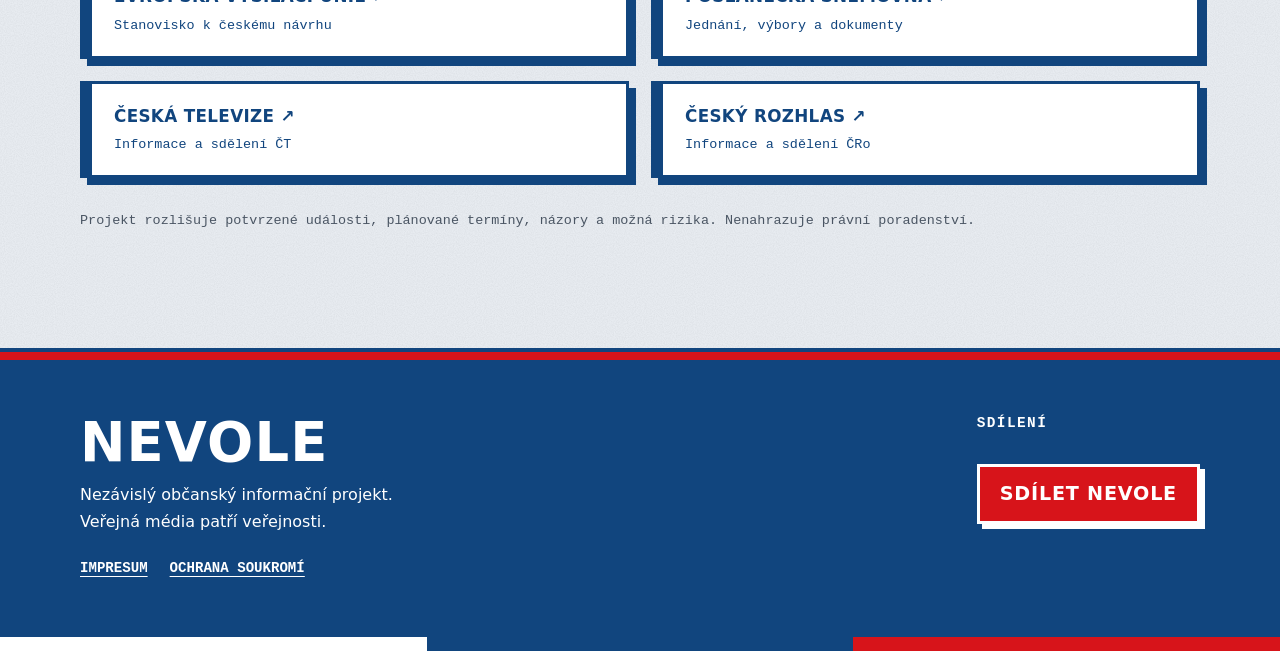
==== commit 125734c2: "Označit shromáždění na Letné jako právě probíhající" ====
--- a/index.html
+++ b/index.html
@@ -58,7 +58,7 @@
       <article class="timeline-item"><time datetime="2026-11-07">7. listopadu</time><h3>Veřejná podpora reformy</h3><p>V Praze se uskutečnilo i shromáždění zastánců změn a zrušení poplatků.</p></article>
       <article class="timeline-item"><time datetime="2026-11-09">9. listopadu</time><h3>Koalice jedná o financování</h3><p>Koalice dál prosazuje zrušení poplatků, ale konkrétní model náhradního financování zůstává otevřený.</p></article>
       <article class="timeline-item"><time datetime="2026-11-11">11. listopadu</time><h3>Rozprava v Evropském parlamentu</h3><p>Evropský parlament jednal o svobodě médií v Česku a nezávislosti médií veřejné služby.</p></article>
-      <article class="timeline-item planned"><time datetime="2026-11-15">15. listopadu · plánováno</time><h3>Shromáždění na Letné</h3><p>Na 14:00 bylo svoláno shromáždění na podporu nezávislosti médií. Zde nezveřejňujeme neověřený výsledek akce.</p></article>
+      <article class="timeline-item live-now"><time datetime="2026-11-15" aria-label="15. listopadu – právě probíhá">15. listopadu <span class="timeline-live-label" aria-hidden="true">Právě probíhá</span></time><h3>Shromáždění na Letné</h3><p>Shromáždění na podporu nezávislosti médií právě probíhá na Letenské pláni v Praze.</p></article>
       <article class="timeline-item planned"><time datetime="2026-11-26">26. listopadu · plánováno</time><h3>Veřejné slyšení</h3><p>Ohlášená odborná debata o změně financování.</p></article>
       <article class="timeline-item planned"><time datetime="2026-12-10">10. prosince · plánováno</time><h3>Pokračování ve výboru</h3><p>Uváděný termín dalšího výborového projednávání; může se změnit.</p></article>
       <article class="timeline-item planned"><time datetime="2026-12-24">Od 24. prosince</time><h3>Možnost dalšího projednávání</h3><p>Nejde o potvrzený den hlasování ani přijetí zákona.</p></article>
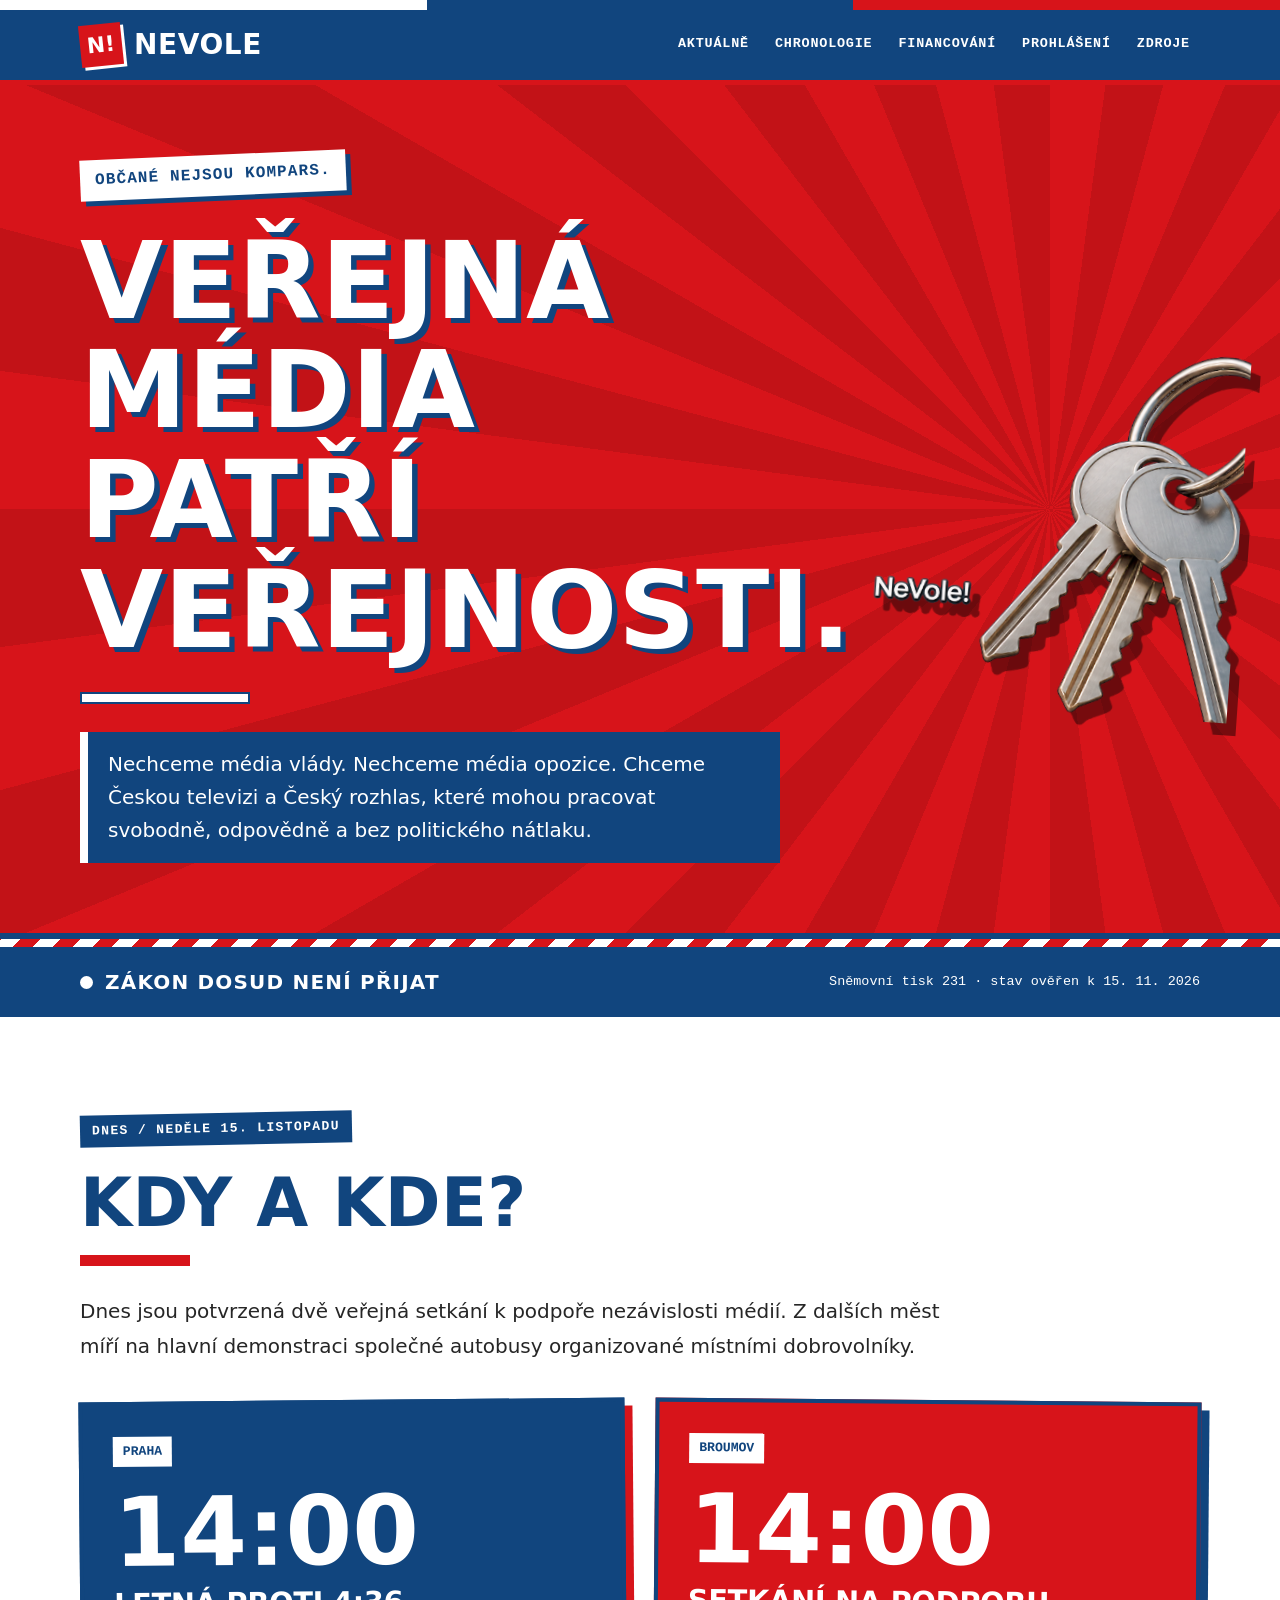
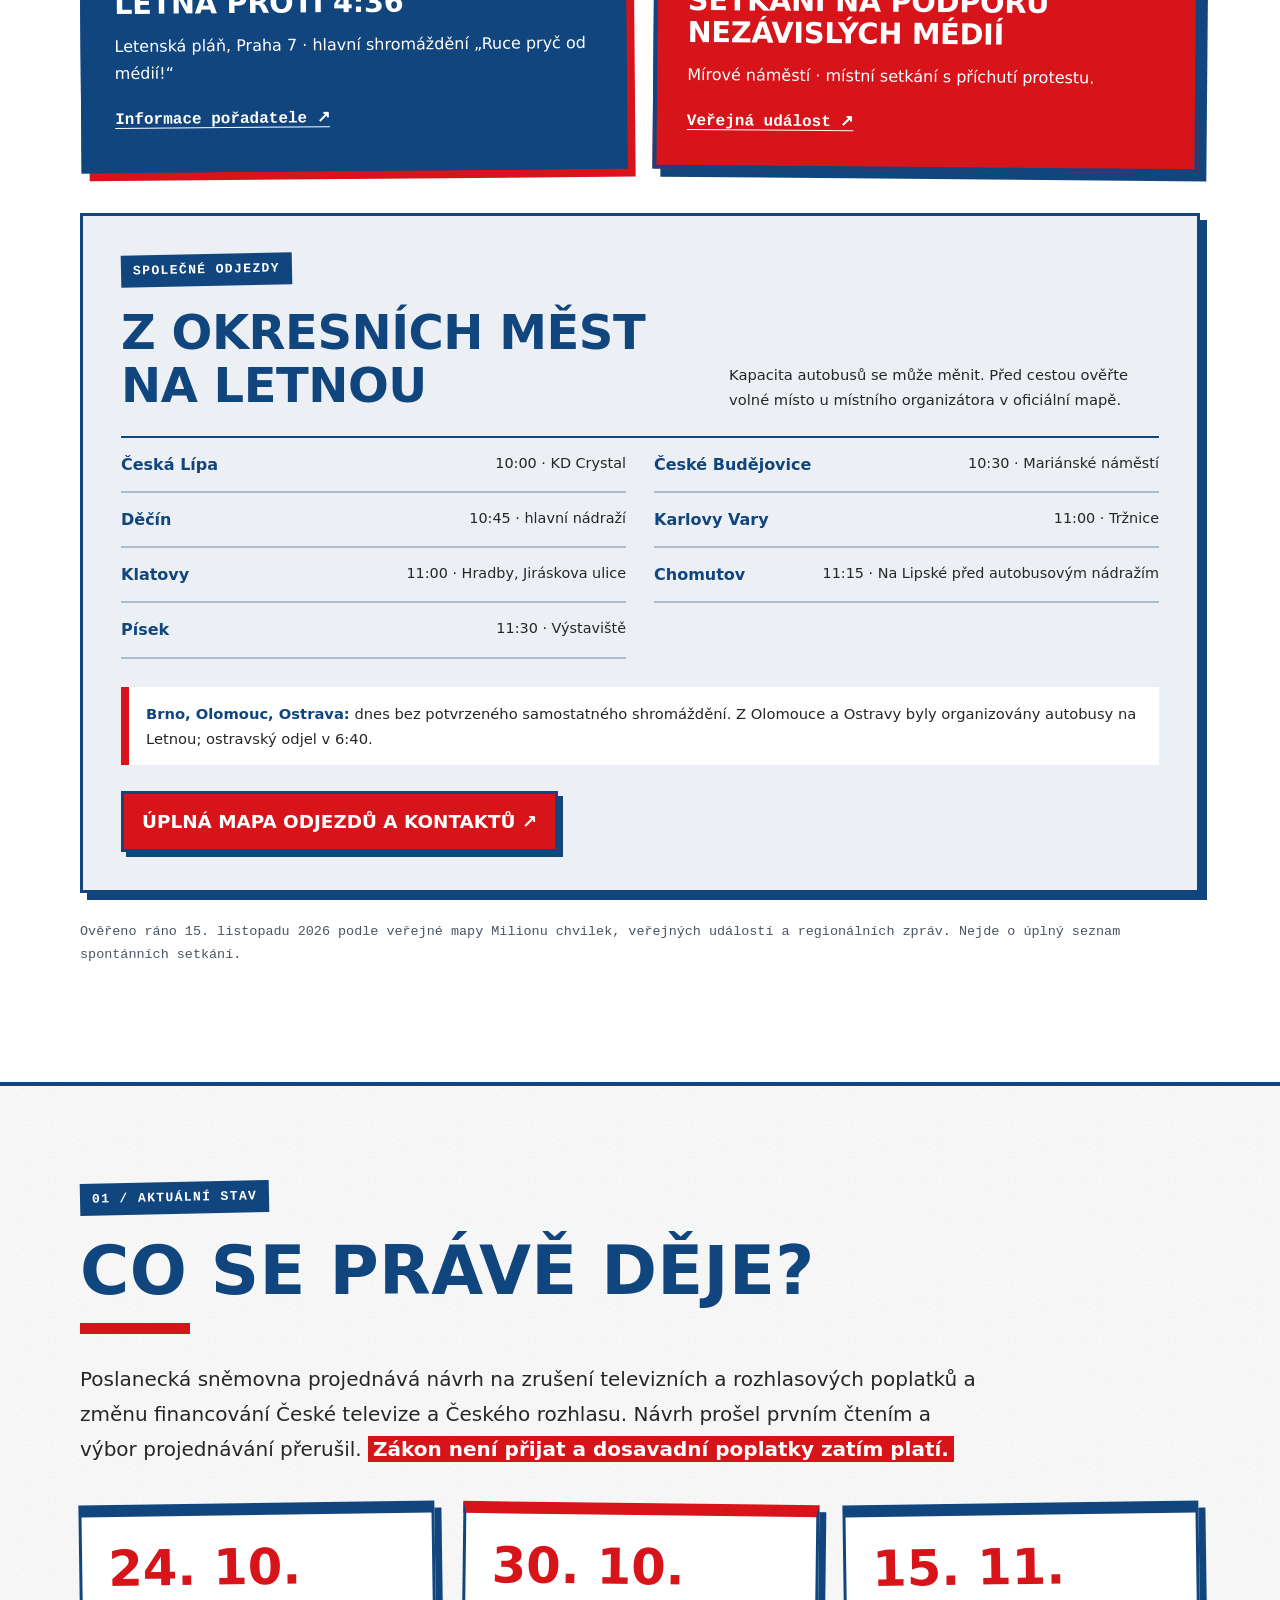
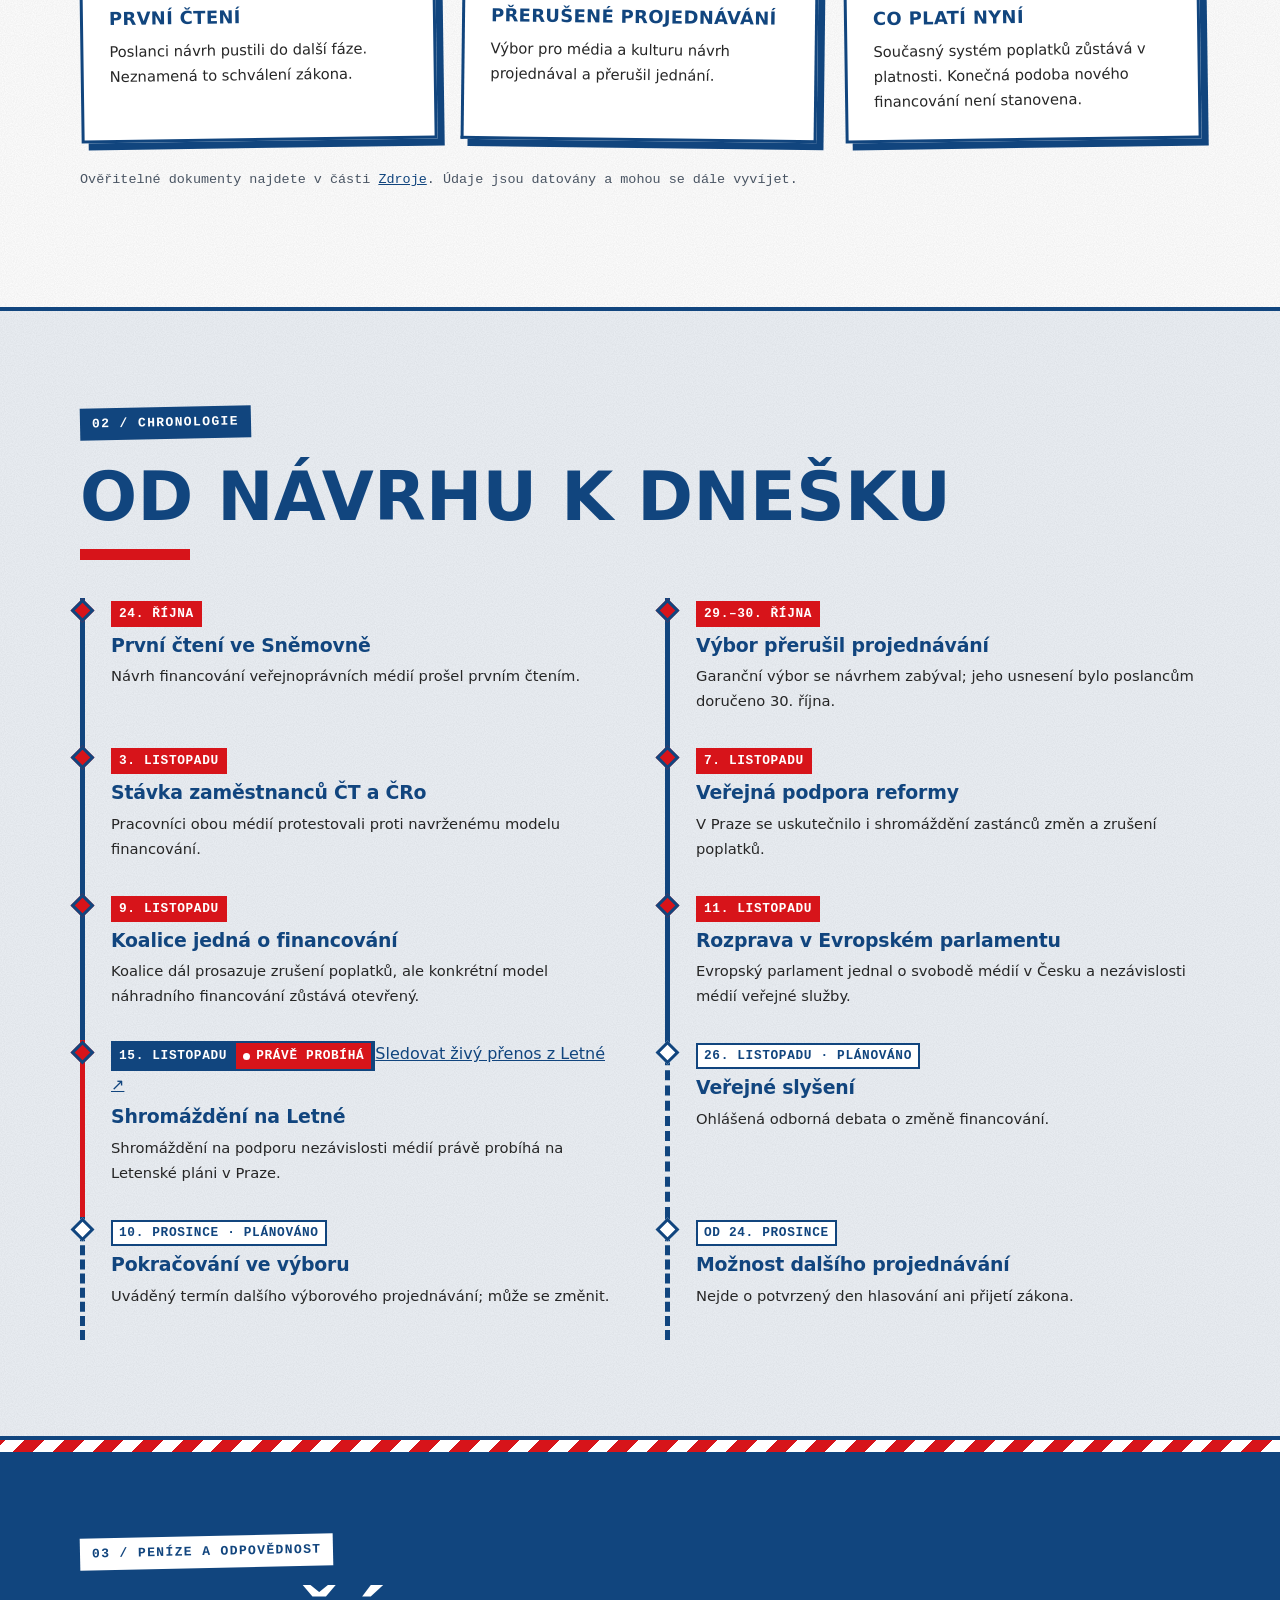
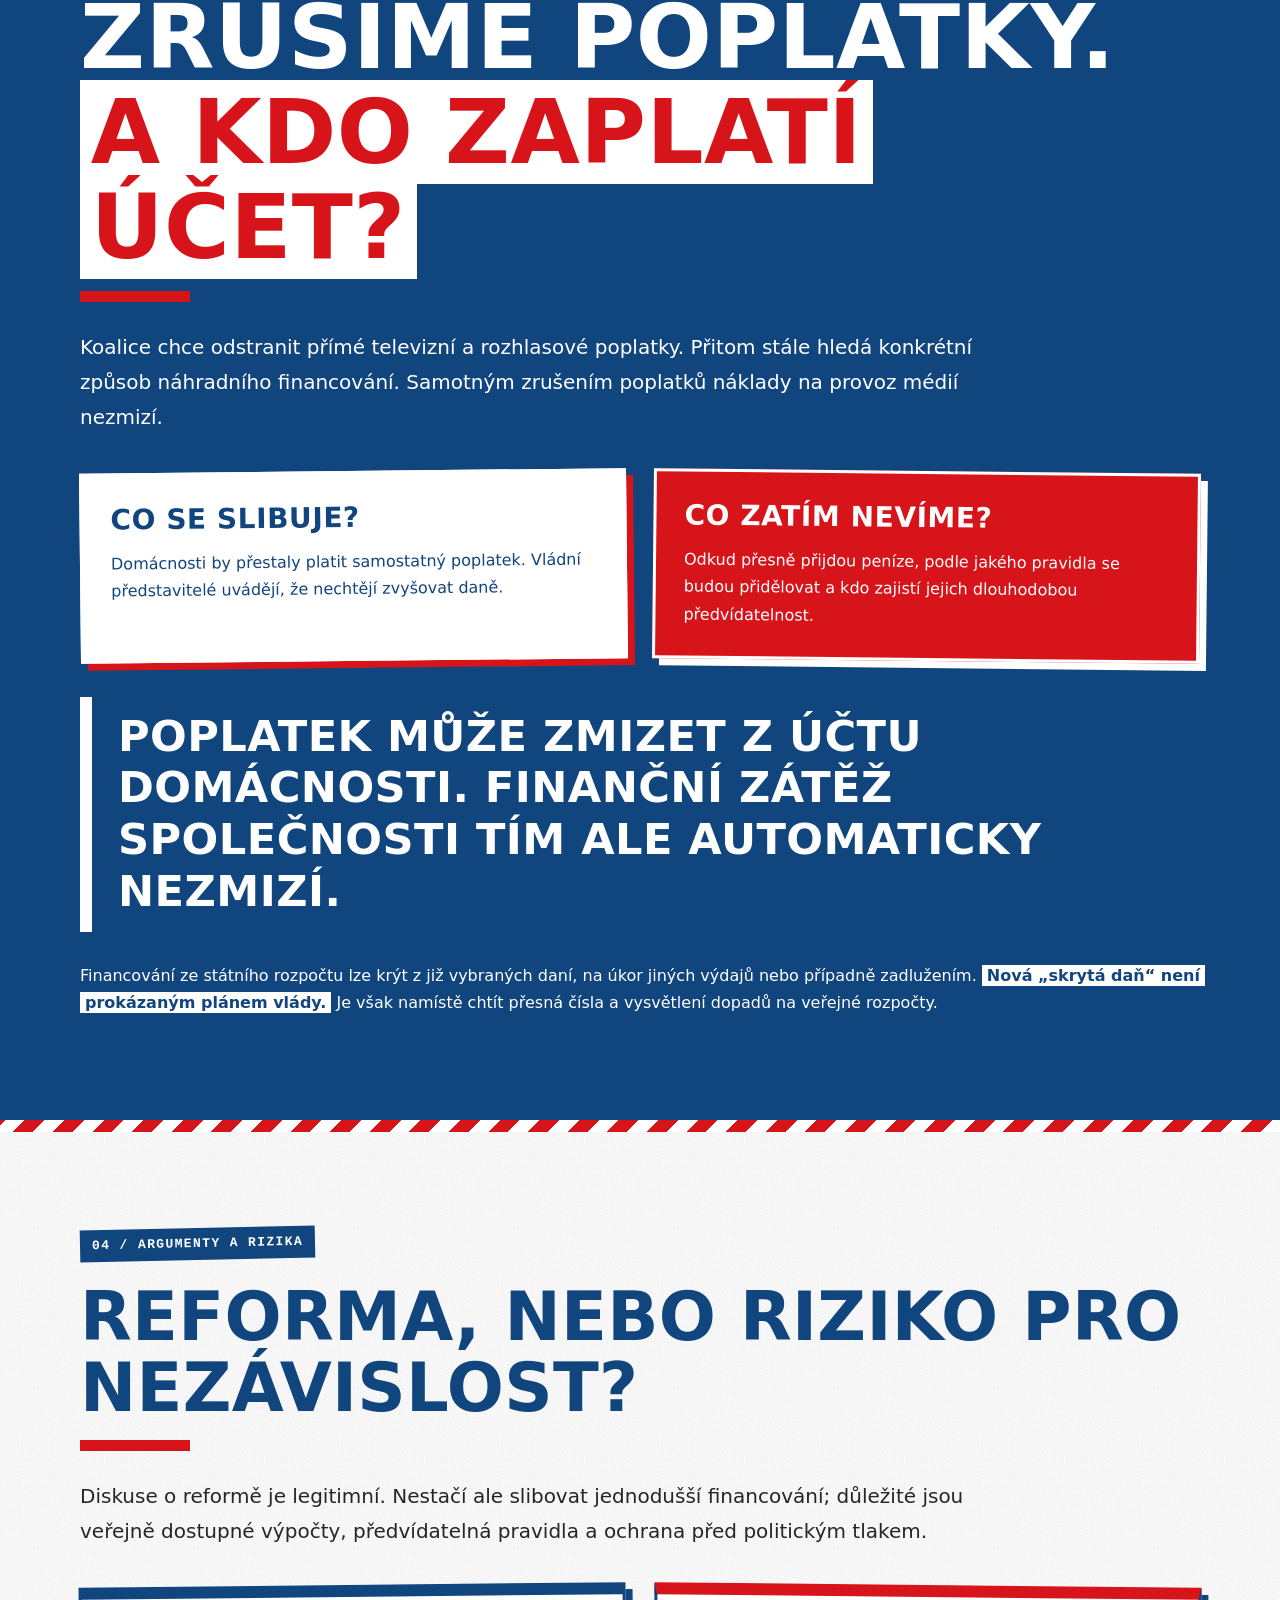
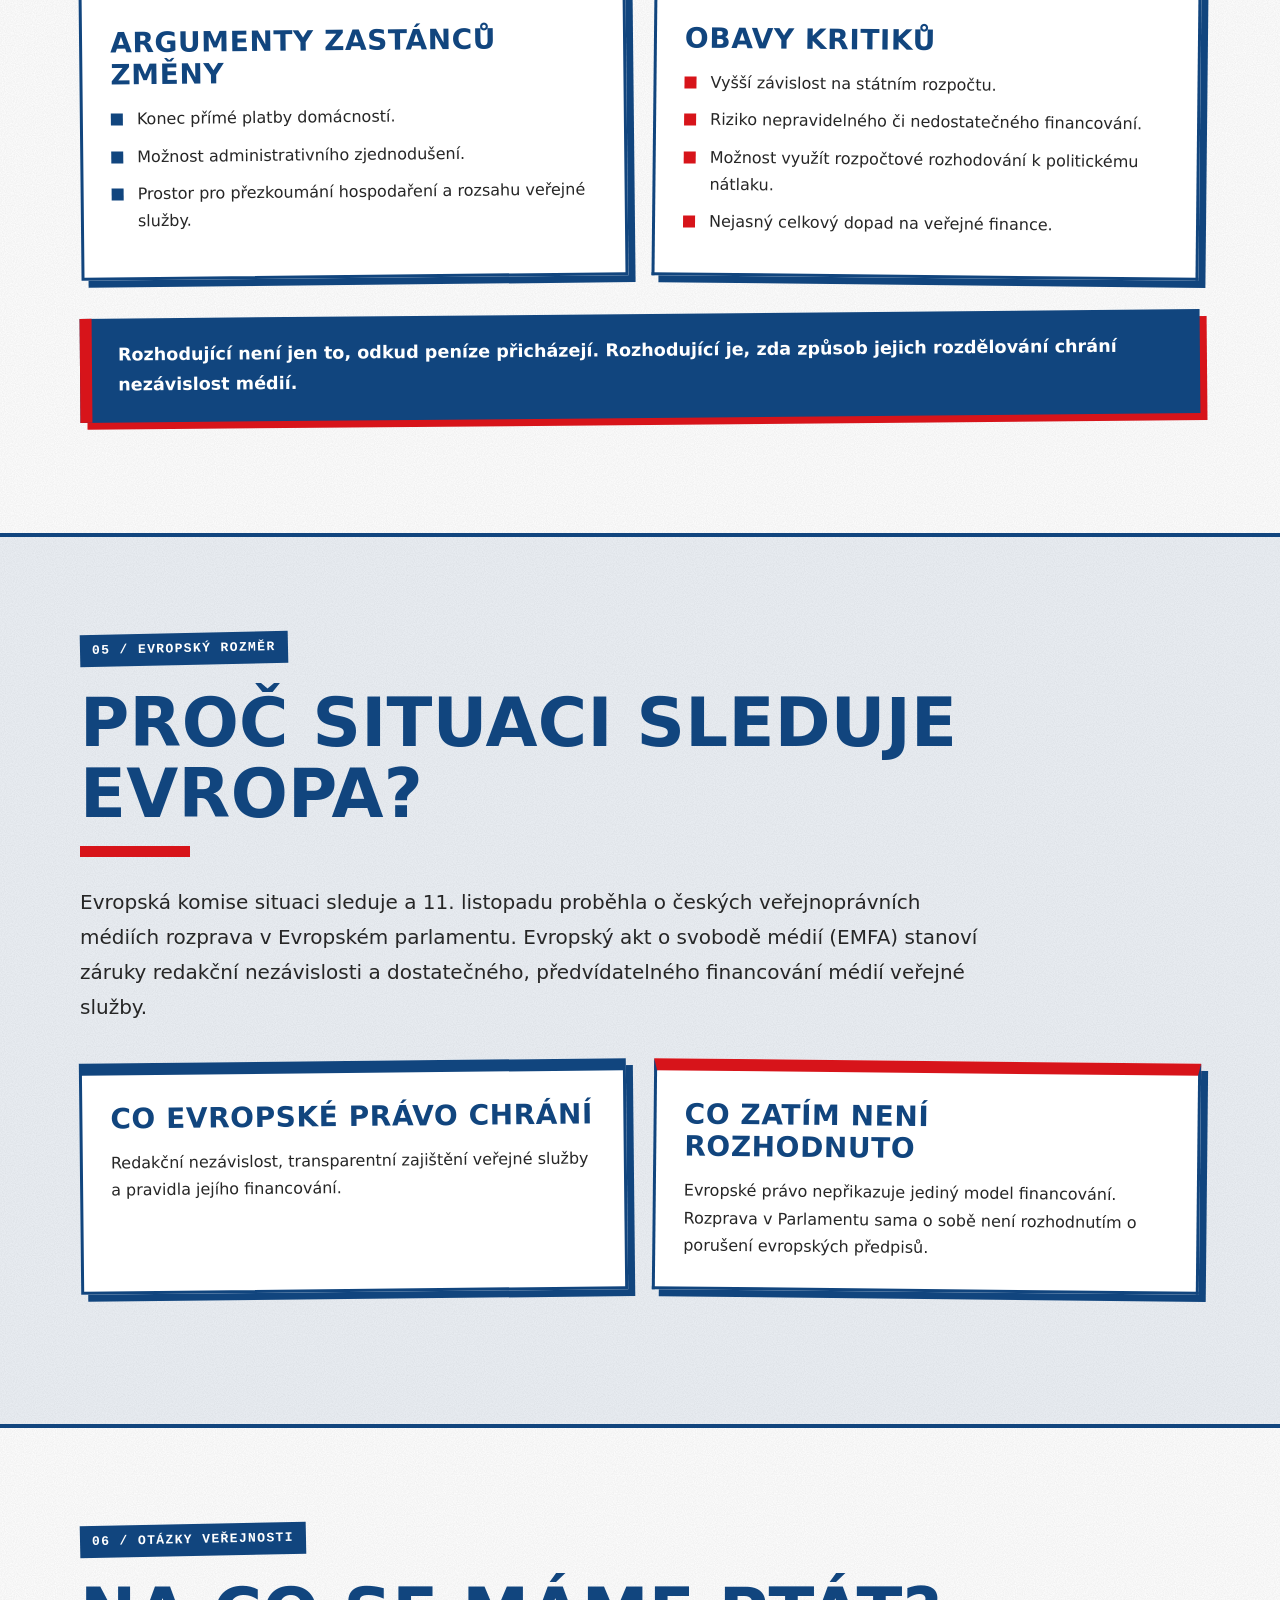
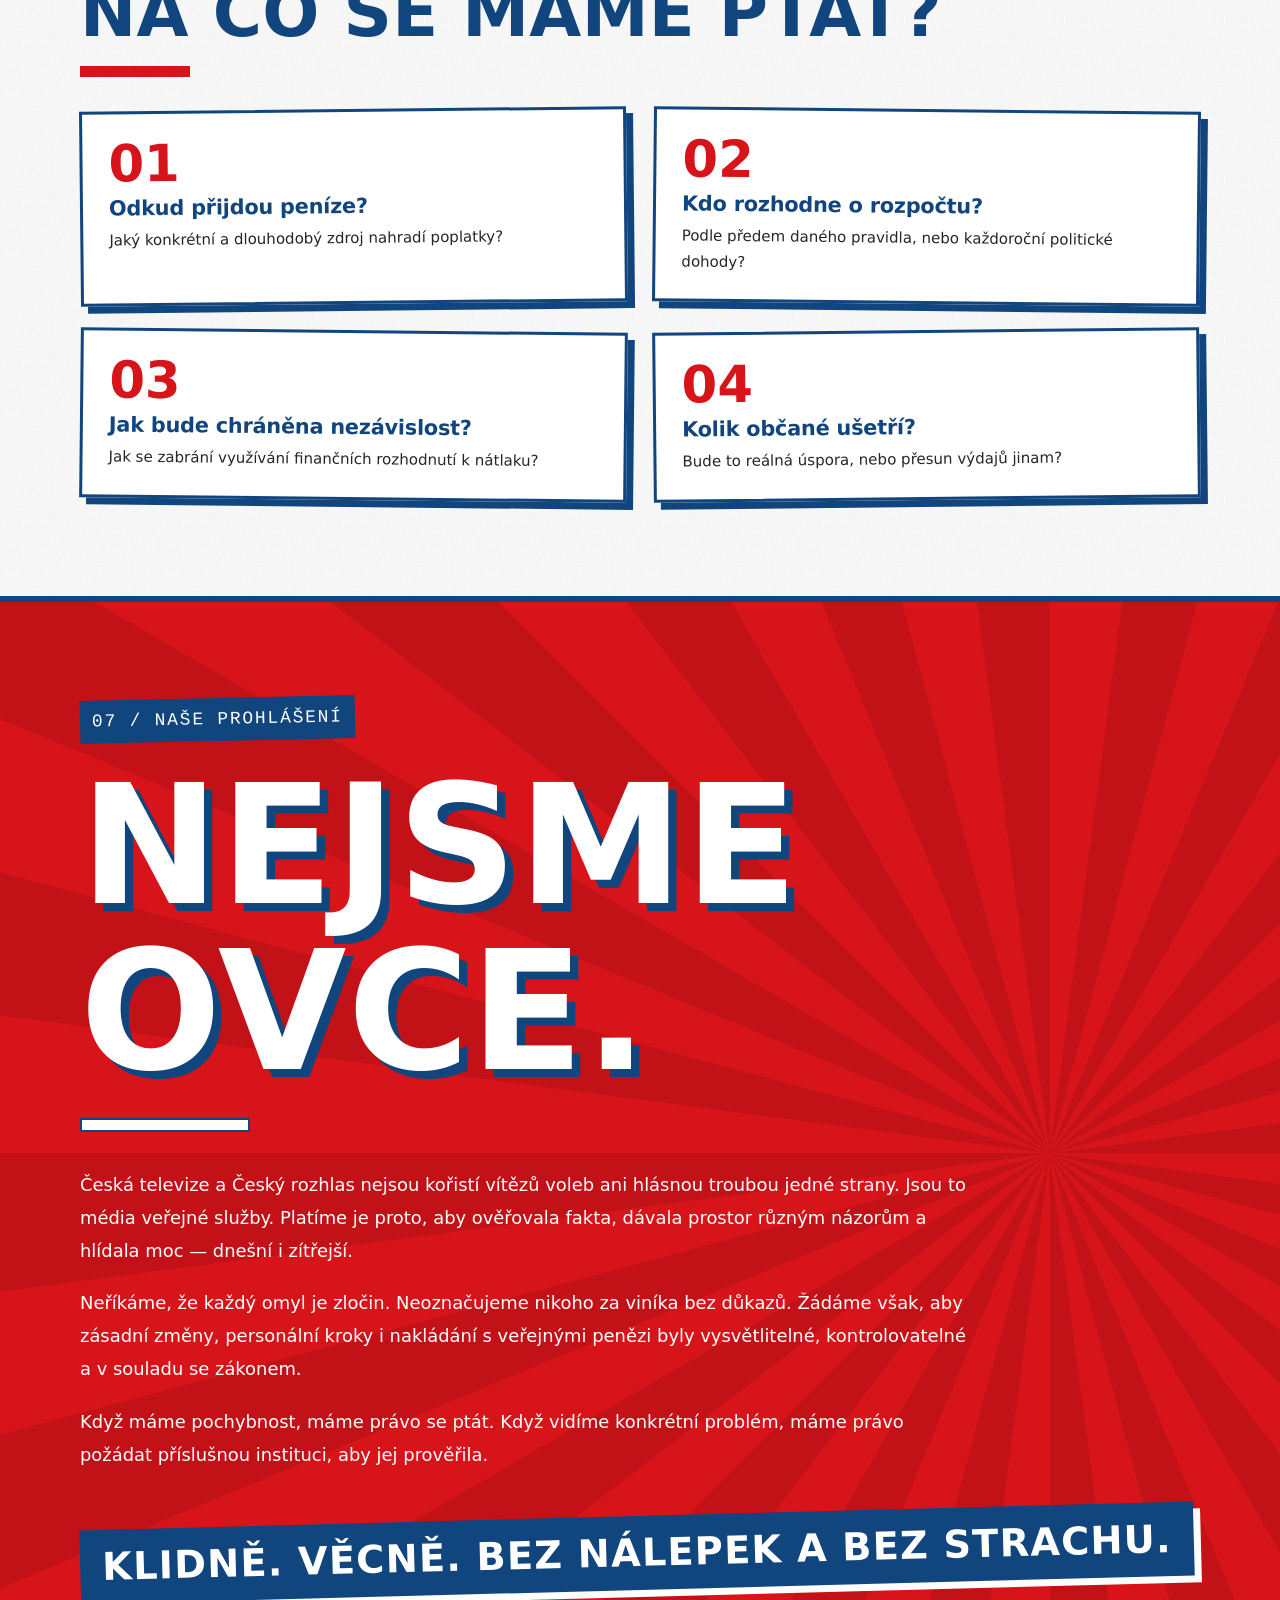
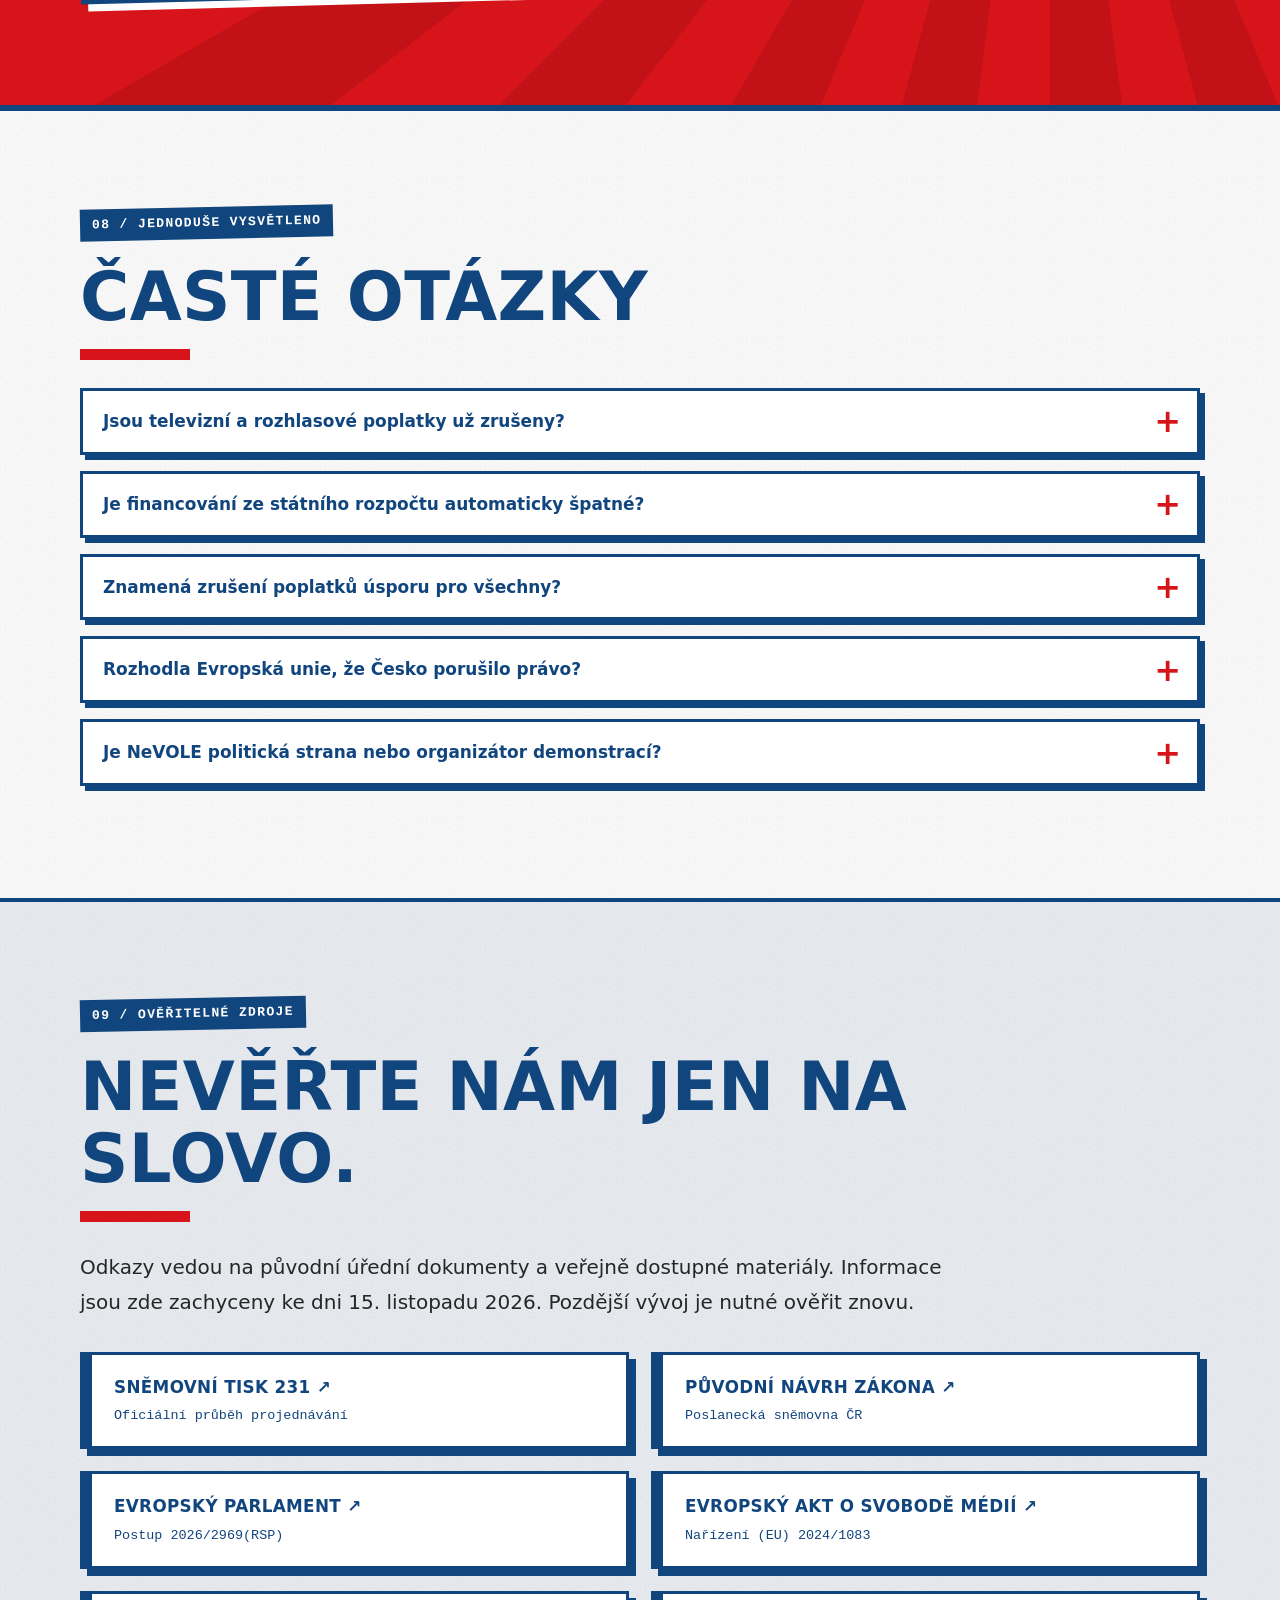
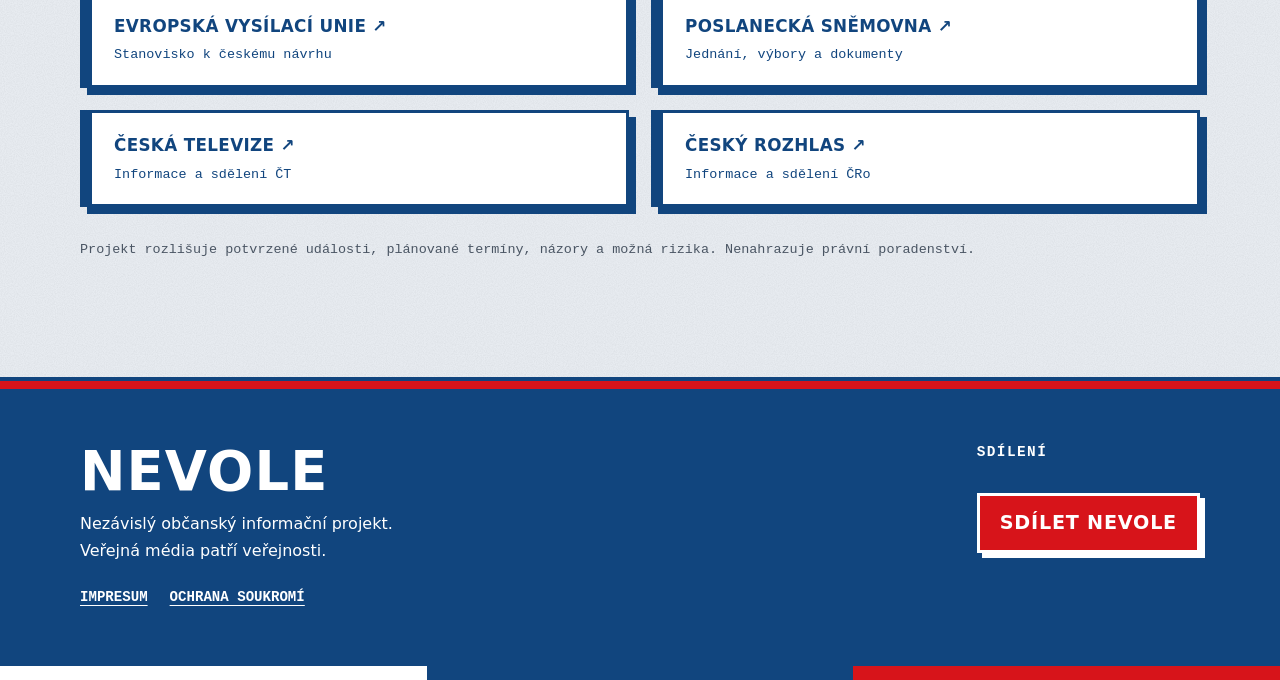
==== commit c6786a8f: "Přidat odkaz na živý přenos z Letné" ====
--- a/index.html
+++ b/index.html
@@ -58,7 +58,7 @@
       <article class="timeline-item"><time datetime="2026-11-07">7. listopadu</time><h3>Veřejná podpora reformy</h3><p>V Praze se uskutečnilo i shromáždění zastánců změn a zrušení poplatků.</p></article>
       <article class="timeline-item"><time datetime="2026-11-09">9. listopadu</time><h3>Koalice jedná o financování</h3><p>Koalice dál prosazuje zrušení poplatků, ale konkrétní model náhradního financování zůstává otevřený.</p></article>
       <article class="timeline-item"><time datetime="2026-11-11">11. listopadu</time><h3>Rozprava v Evropském parlamentu</h3><p>Evropský parlament jednal o svobodě médií v Česku a nezávislosti médií veřejné služby.</p></article>
-      <article class="timeline-item live-now"><time datetime="2026-11-15" aria-label="15. listopadu – právě probíhá">15. listopadu <span class="timeline-live-label" aria-hidden="true">Právě probíhá</span></time><h3>Shromáždění na Letné</h3><p>Shromáždění na podporu nezávislosti médií právě probíhá na Letenské pláni v Praze.</p></article>
+      <article class="timeline-item live-now"><time datetime="2026-11-15" aria-label="15. listopadu – právě probíhá">15. listopadu <span class="timeline-live-label" aria-hidden="true">Právě probíhá</span></time><a class="timeline-live-stream" href="https://tv.idnes.cz/zive/milion-chvilek-demonstrace-letna-verejnopravni-media.V261115_095303_idnestv_vrja" target="_blank" rel="noopener noreferrer">Sledovat živý přenos z Letné ↗</a><h3>Shromáždění na Letné</h3><p>Shromáždění na podporu nezávislosti médií právě probíhá na Letenské pláni v Praze.</p></article>
       <article class="timeline-item planned"><time datetime="2026-11-26">26. listopadu · plánováno</time><h3>Veřejné slyšení</h3><p>Ohlášená odborná debata o změně financování.</p></article>
       <article class="timeline-item planned"><time datetime="2026-12-10">10. prosince · plánováno</time><h3>Pokračování ve výboru</h3><p>Uváděný termín dalšího výborového projednávání; může se změnit.</p></article>
       <article class="timeline-item planned"><time datetime="2026-12-24">Od 24. prosince</time><h3>Možnost dalšího projednávání</h3><p>Nejde o potvrzený den hlasování ani přijetí zákona.</p></article>
--- a/styles.css
+++ b/styles.css
@@ -278,6 +278,19 @@
 .timeline-item.planned{border-left-style:dashed}
 .timeline-item.planned::before{background:#fff}
 .timeline-item.planned time{background:#fff;color:var(--ink);box-shadow:inset 0 0 0 2px var(--ink)}
+.timeline-item.live-now{border-left-color:var(--red)}
+.timeline-item.live-now::before{animation:timeline-live-pulse 1.35s ease-in-out infinite}
+.timeline-item.live-now time{display:inline-flex;align-items:center;gap:9px;background:var(--ink);padding-right:4px}
+.timeline-live-label{display:inline-flex;align-items:center;gap:6px;background:var(--red);padding:2px 7px;color:#fff}
+.timeline-live-label::before{content:"";width:7px;height:7px;border-radius:50%;background:#fff;box-shadow:0 0 0 0 rgba(255,255,255,.7);animation:timeline-live-dot 1.35s ease-out infinite}
+@keyframes timeline-live-pulse{
+  0%,100%{box-shadow:0 0 0 0 rgba(220,20,30,.15)}
+  50%{box-shadow:0 0 0 9px rgba(220,20,30,.28)}
+}
+@keyframes timeline-live-dot{
+  0%{box-shadow:0 0 0 0 rgba(255,255,255,.75)}
+  70%,100%{box-shadow:0 0 0 7px rgba(255,255,255,0)}
+}
 
 /* Tmavá sekce: peníze */
 .section-dark{position:relative;background:var(--ink);color:#fff}
@@ -489,7 +502,7 @@
 
 @media(prefers-reduced-motion:reduce){
   html{scroll-behavior:auto}
-  .hero-keys,.status-dot{animation:none}
+  .hero-keys,.status-dot,.timeline-item.live-now::before,.timeline-live-label::before{animation:none}
   *,*::before,*::after{transition:none!important}
 }
 
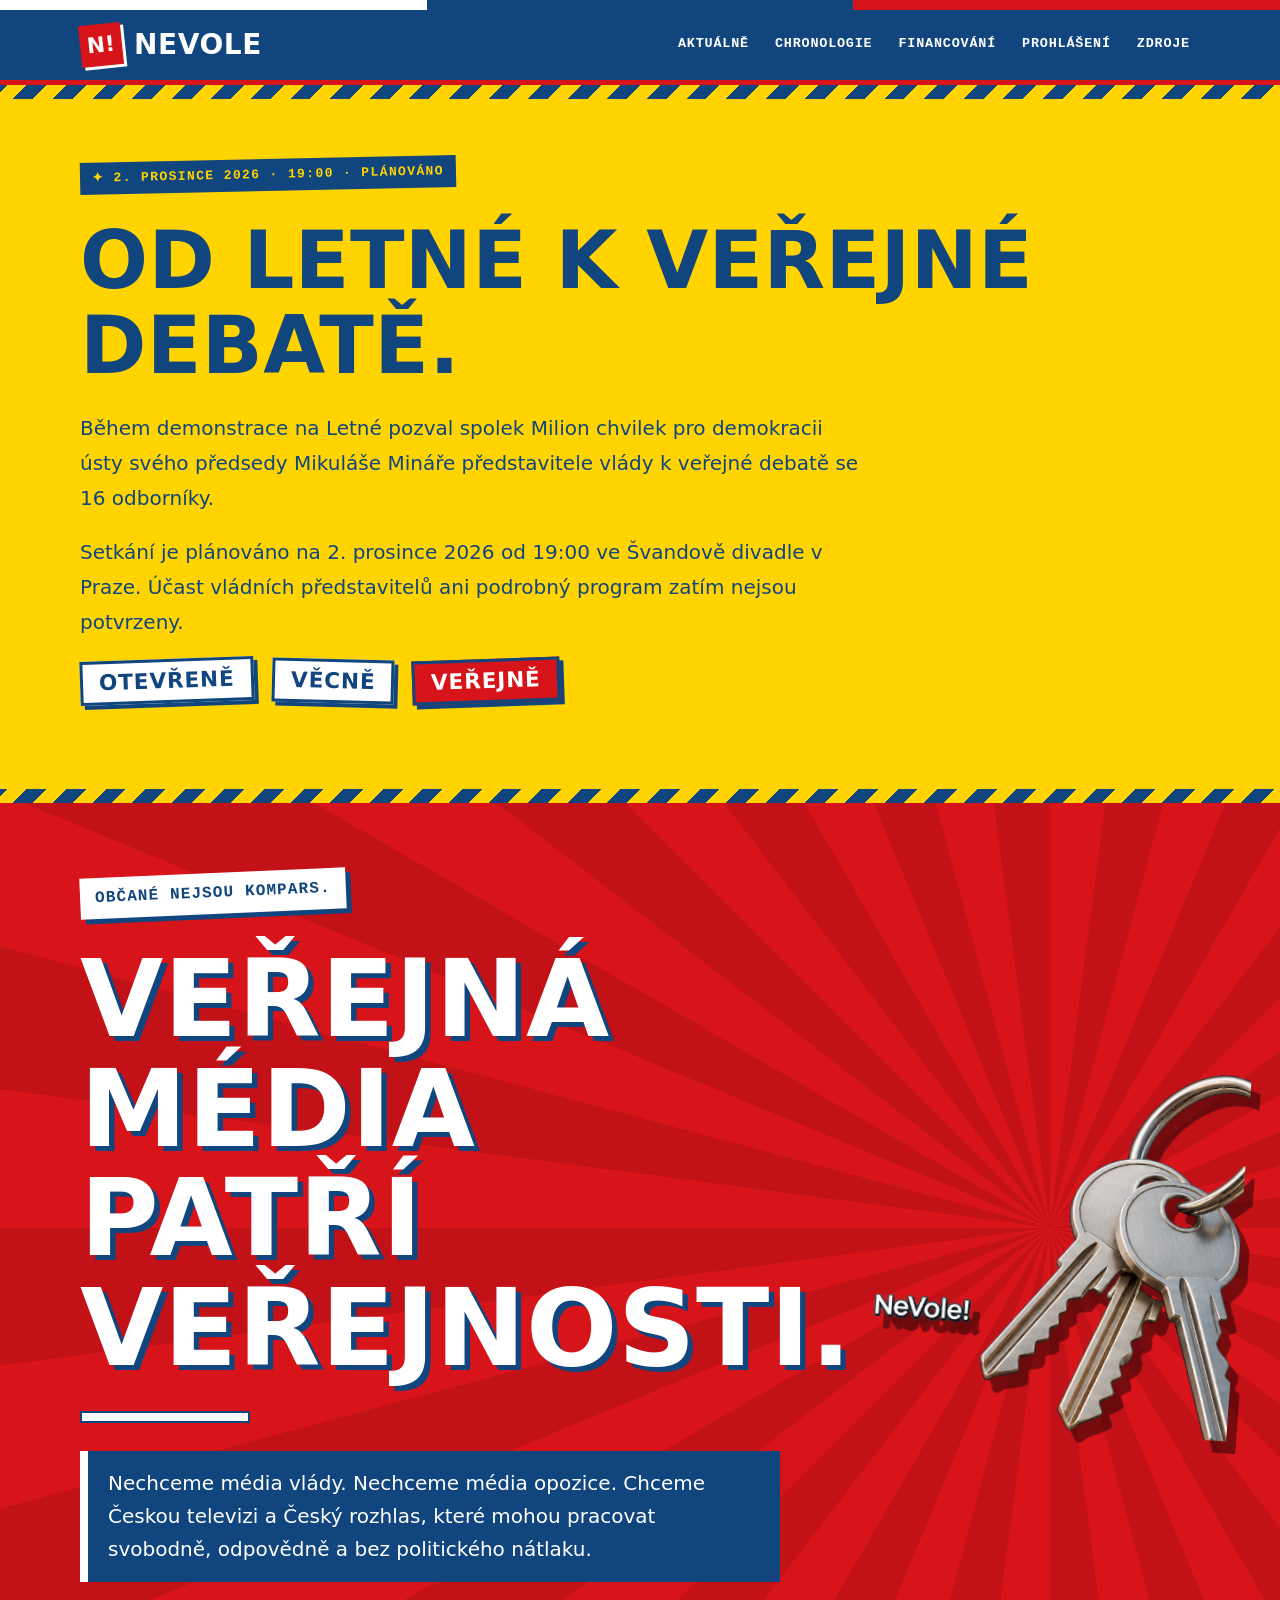
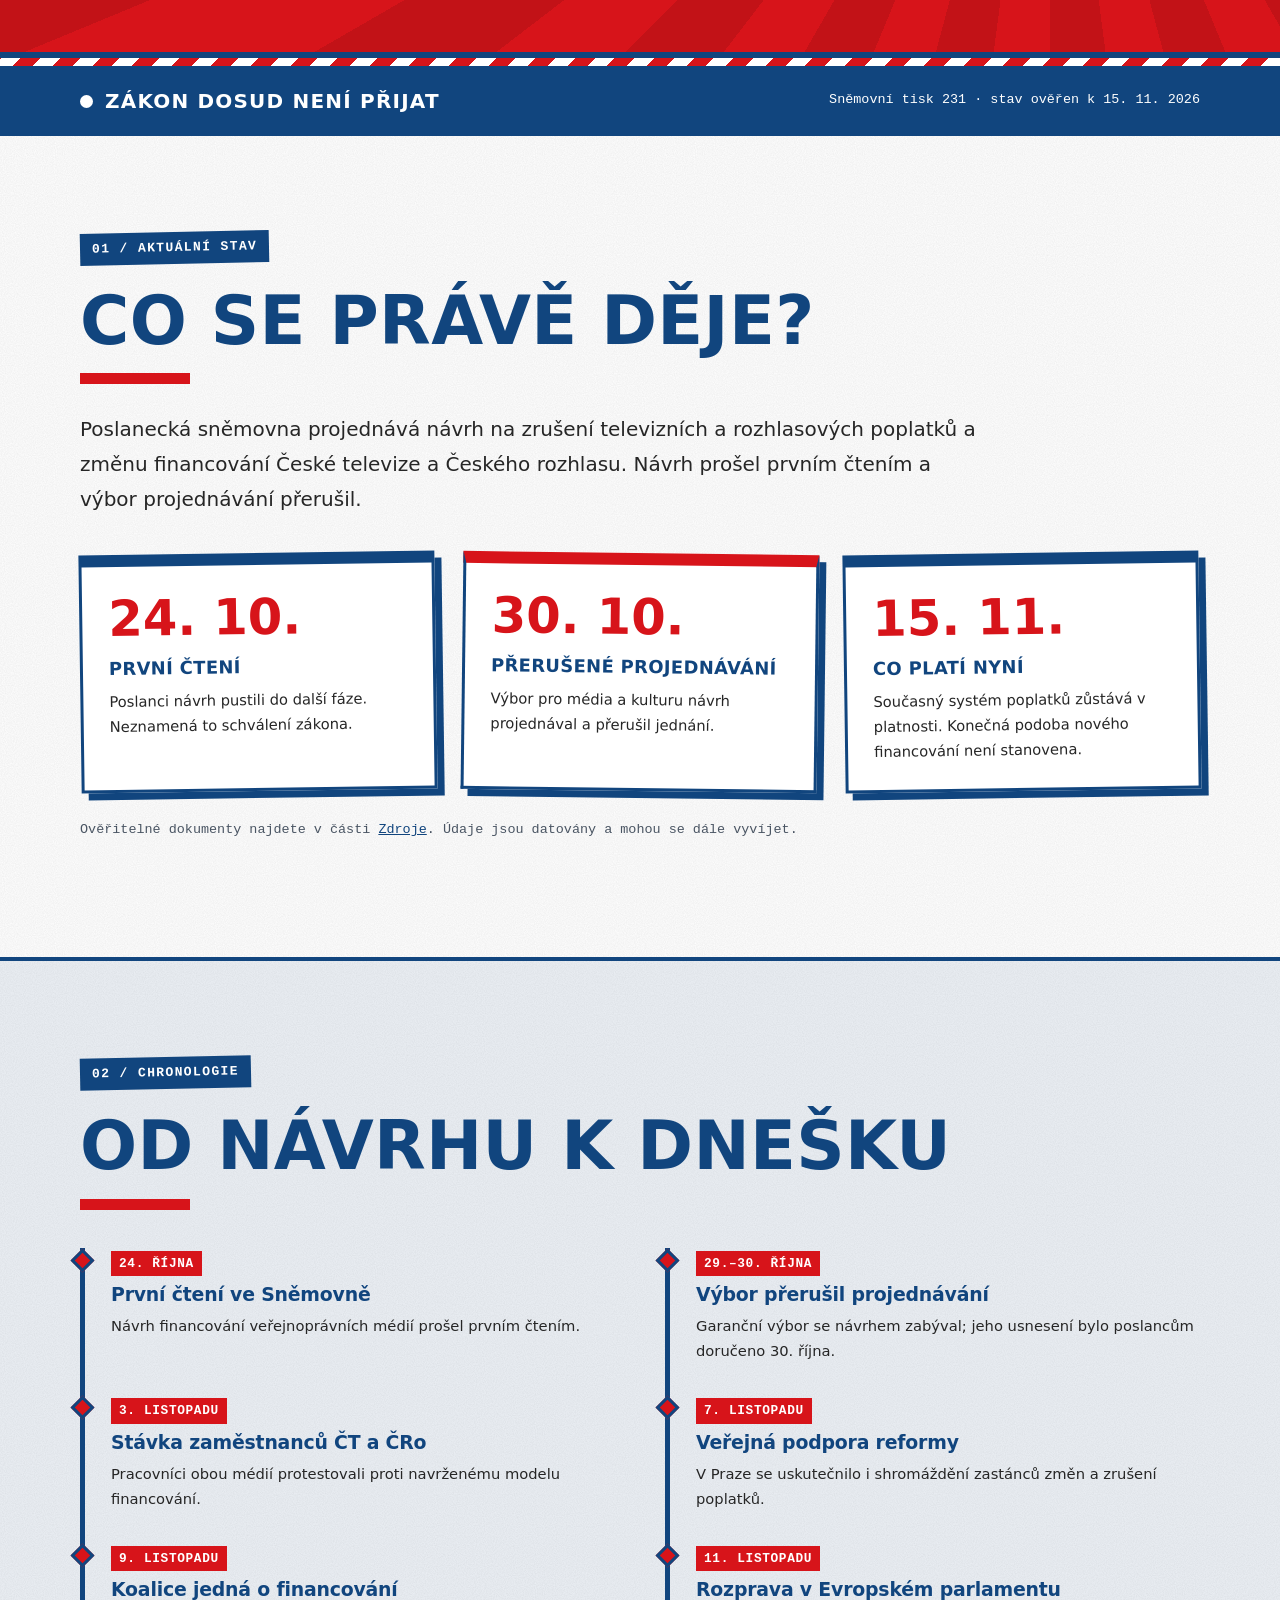
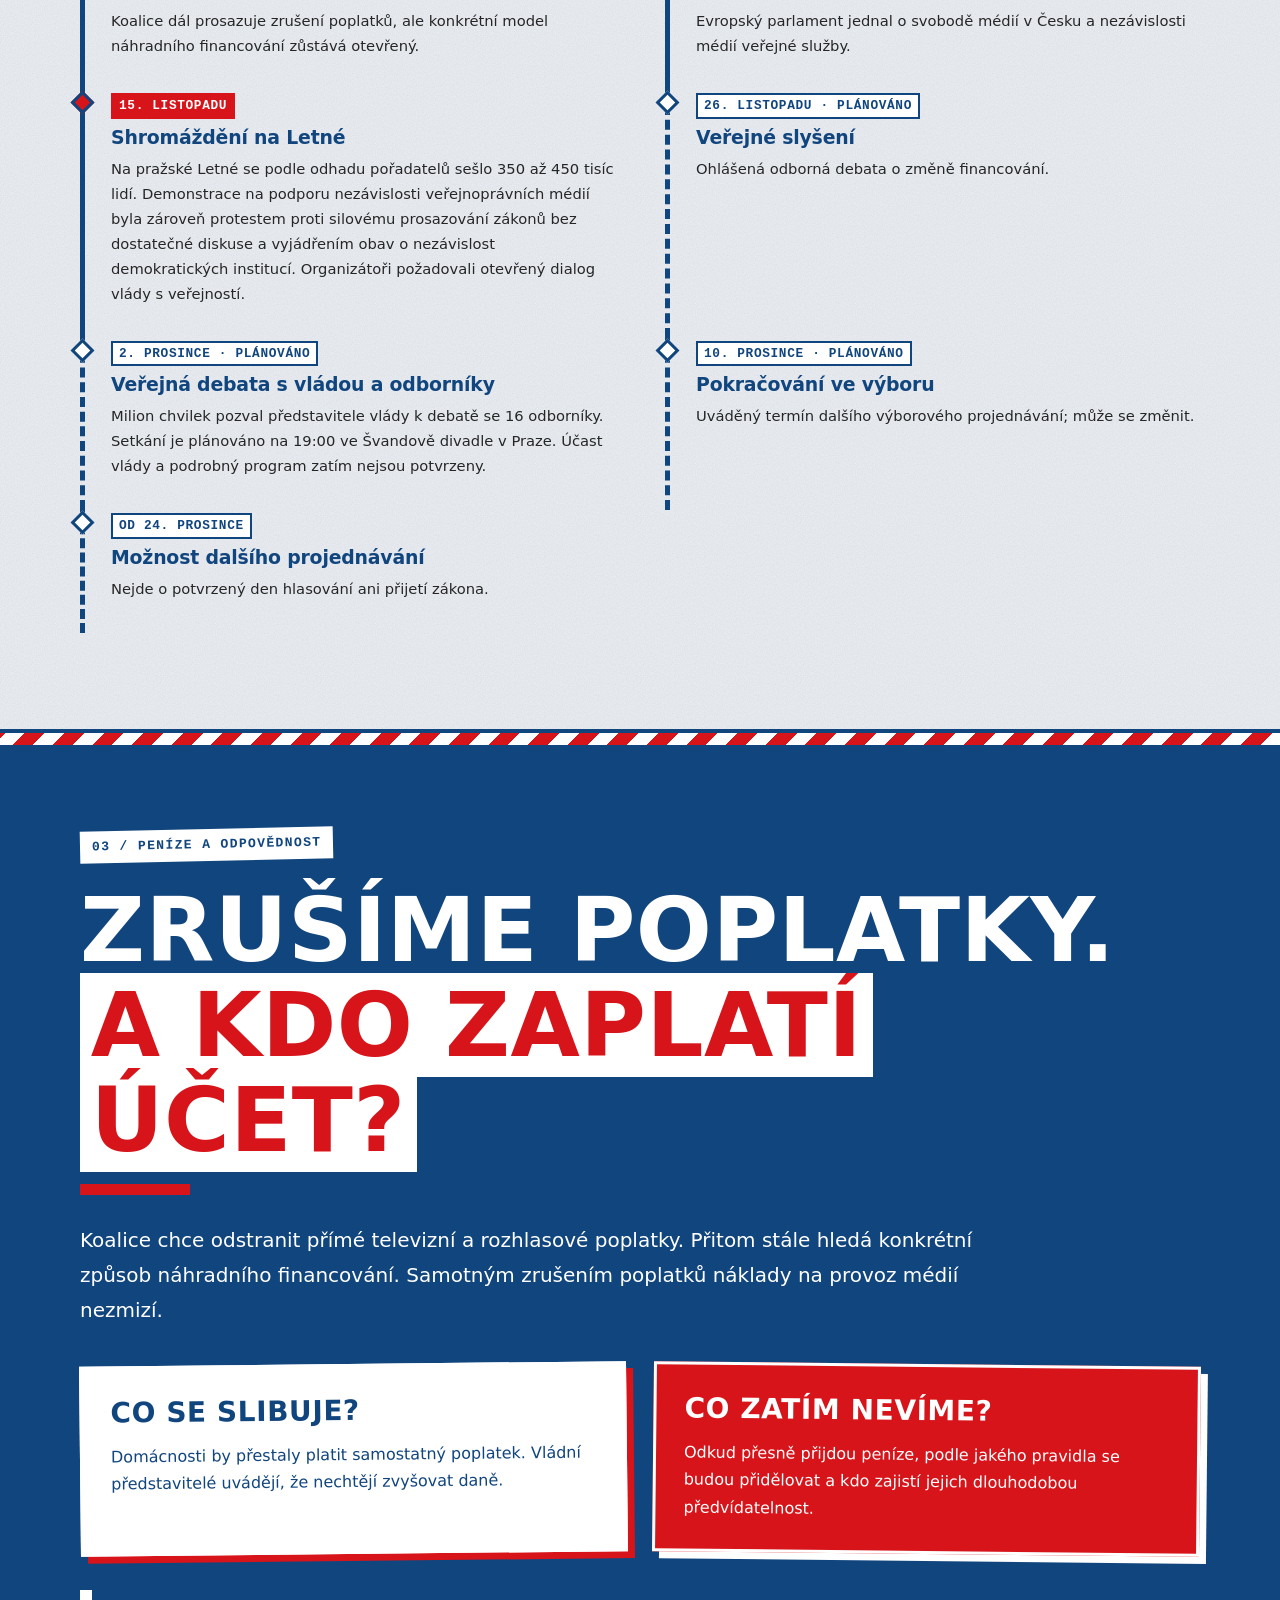
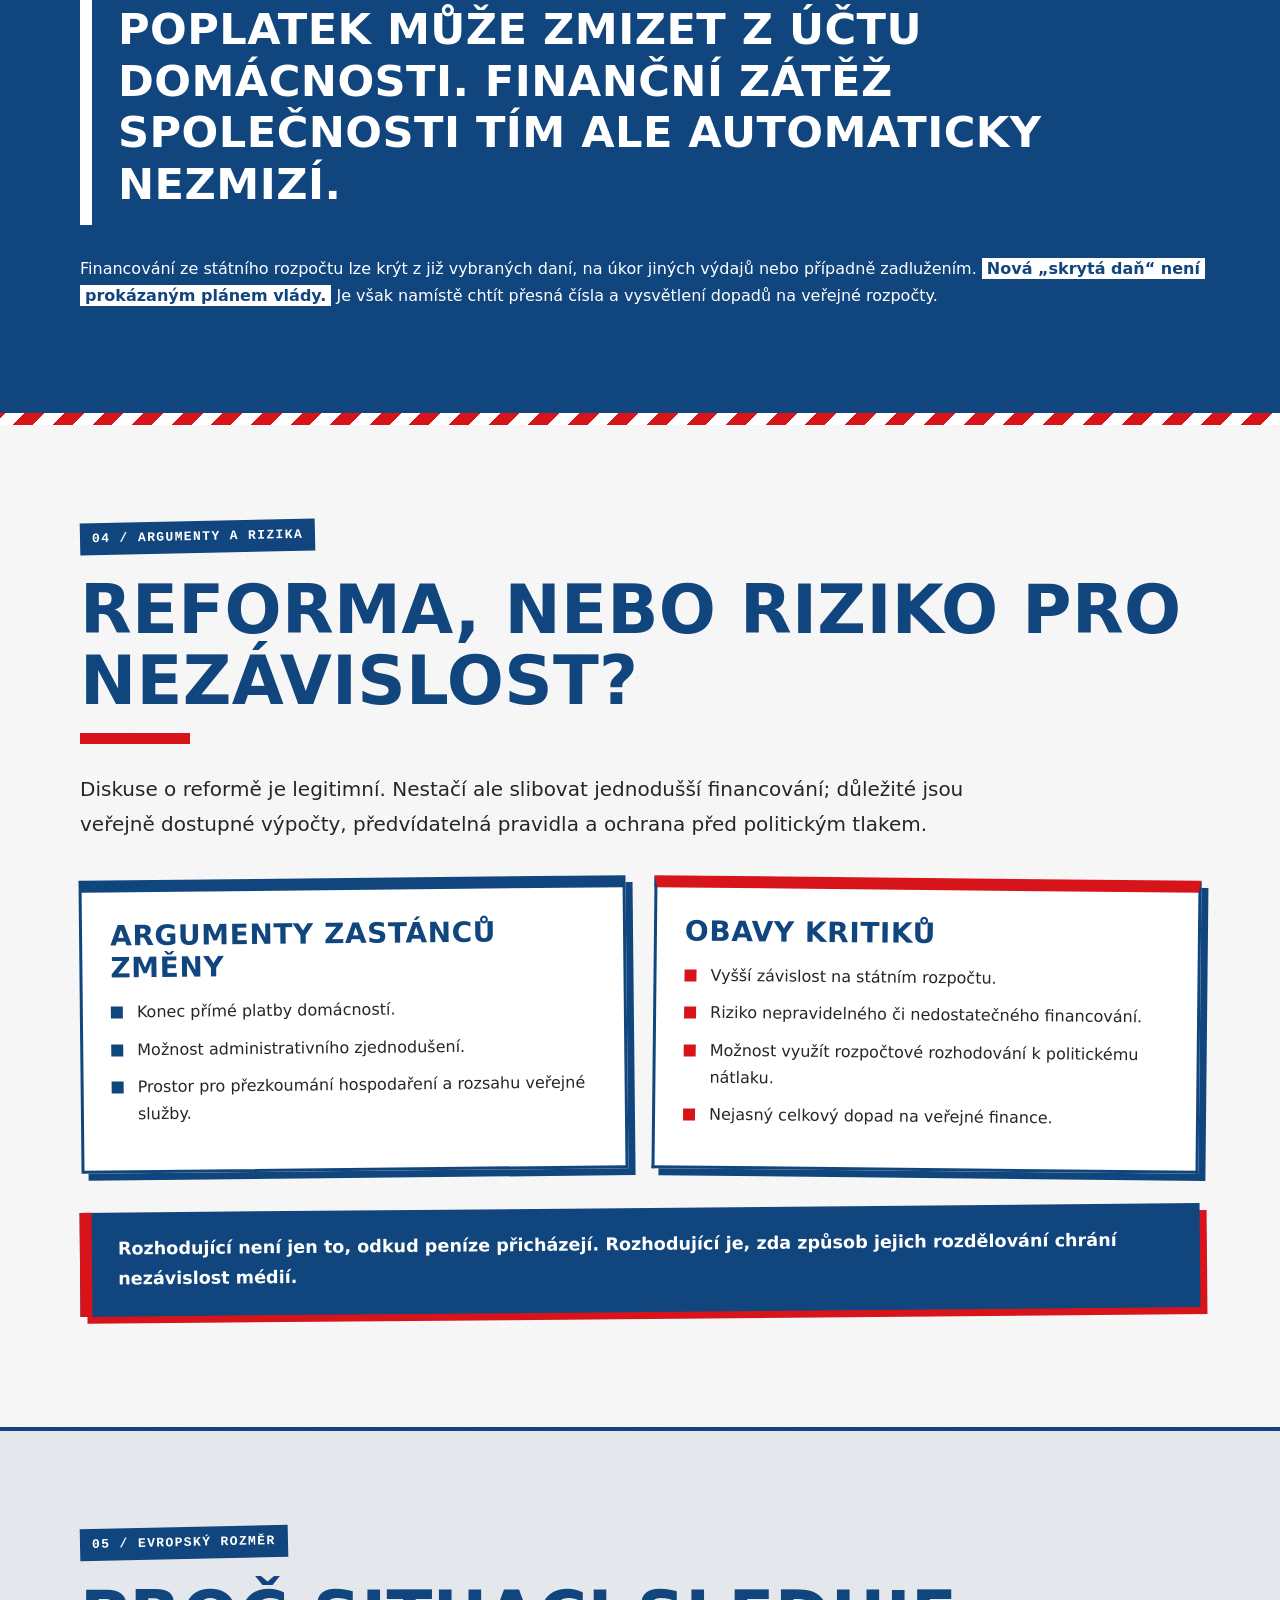
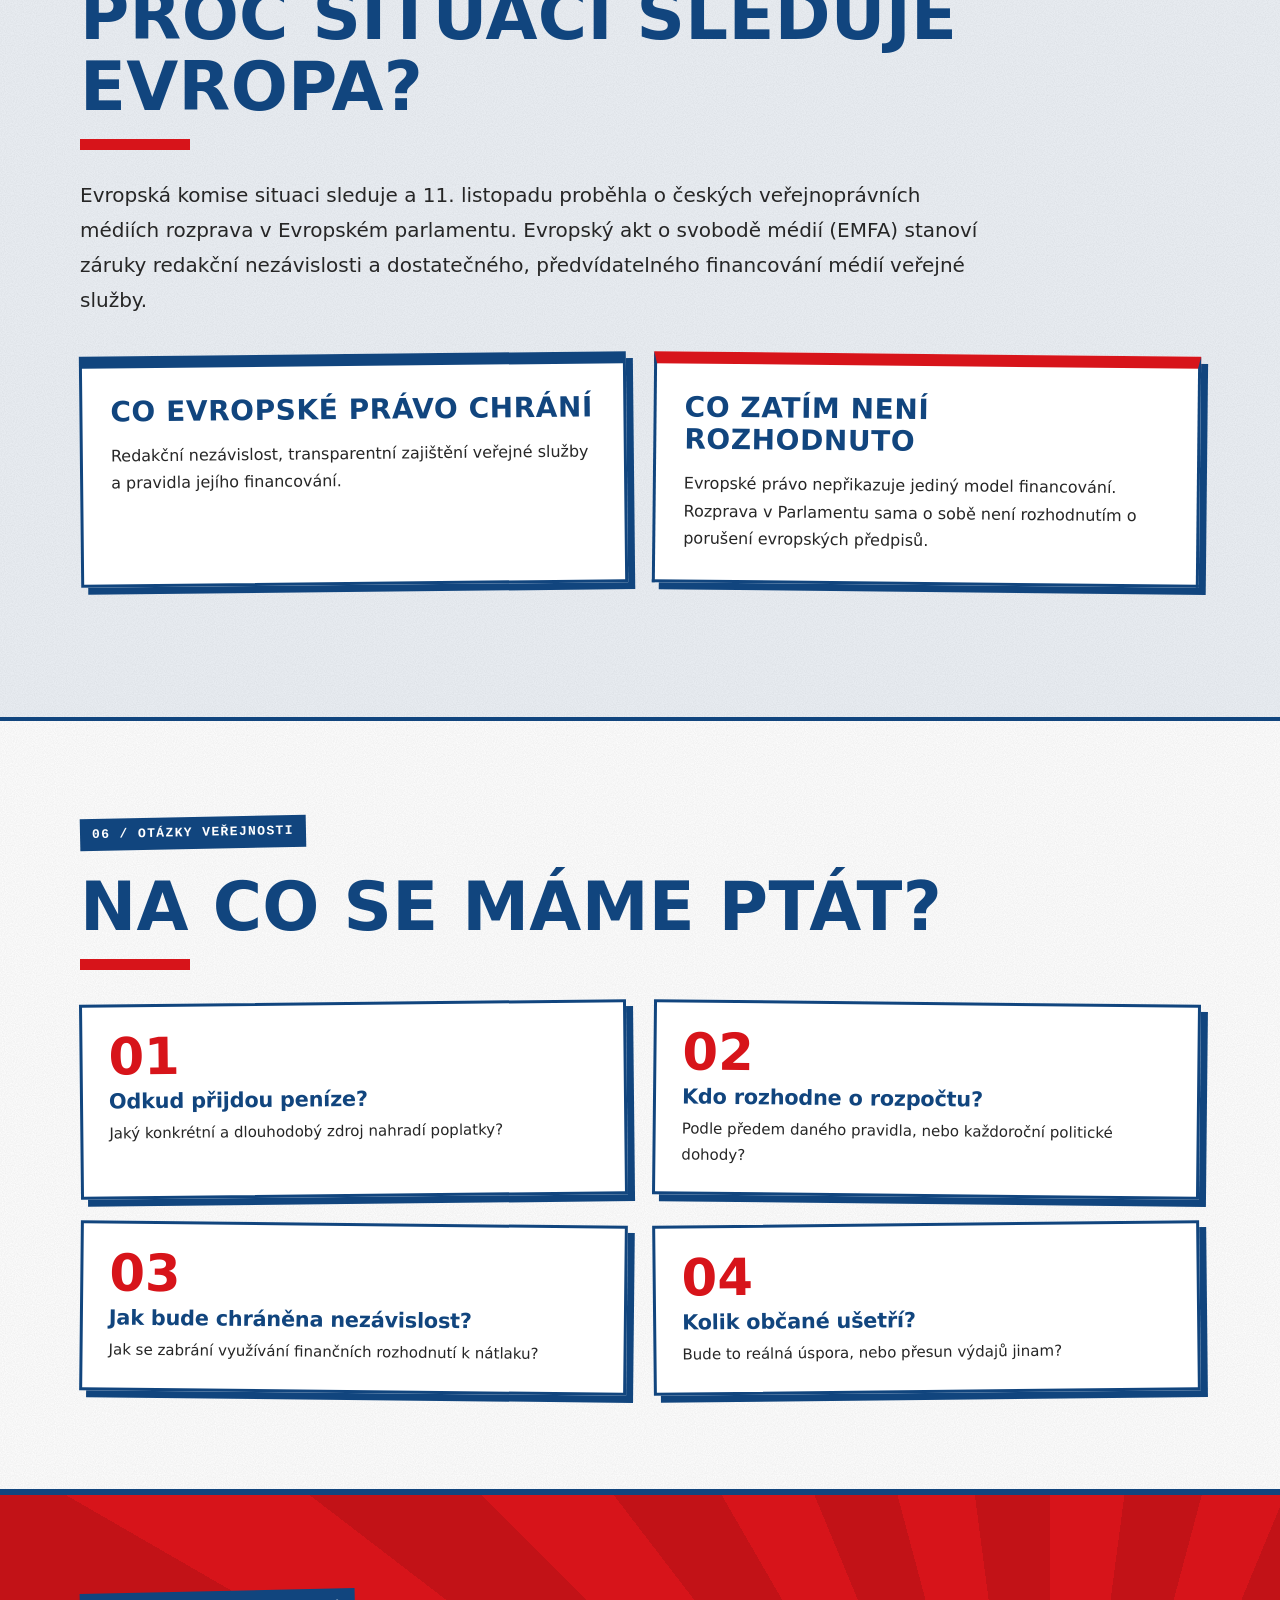
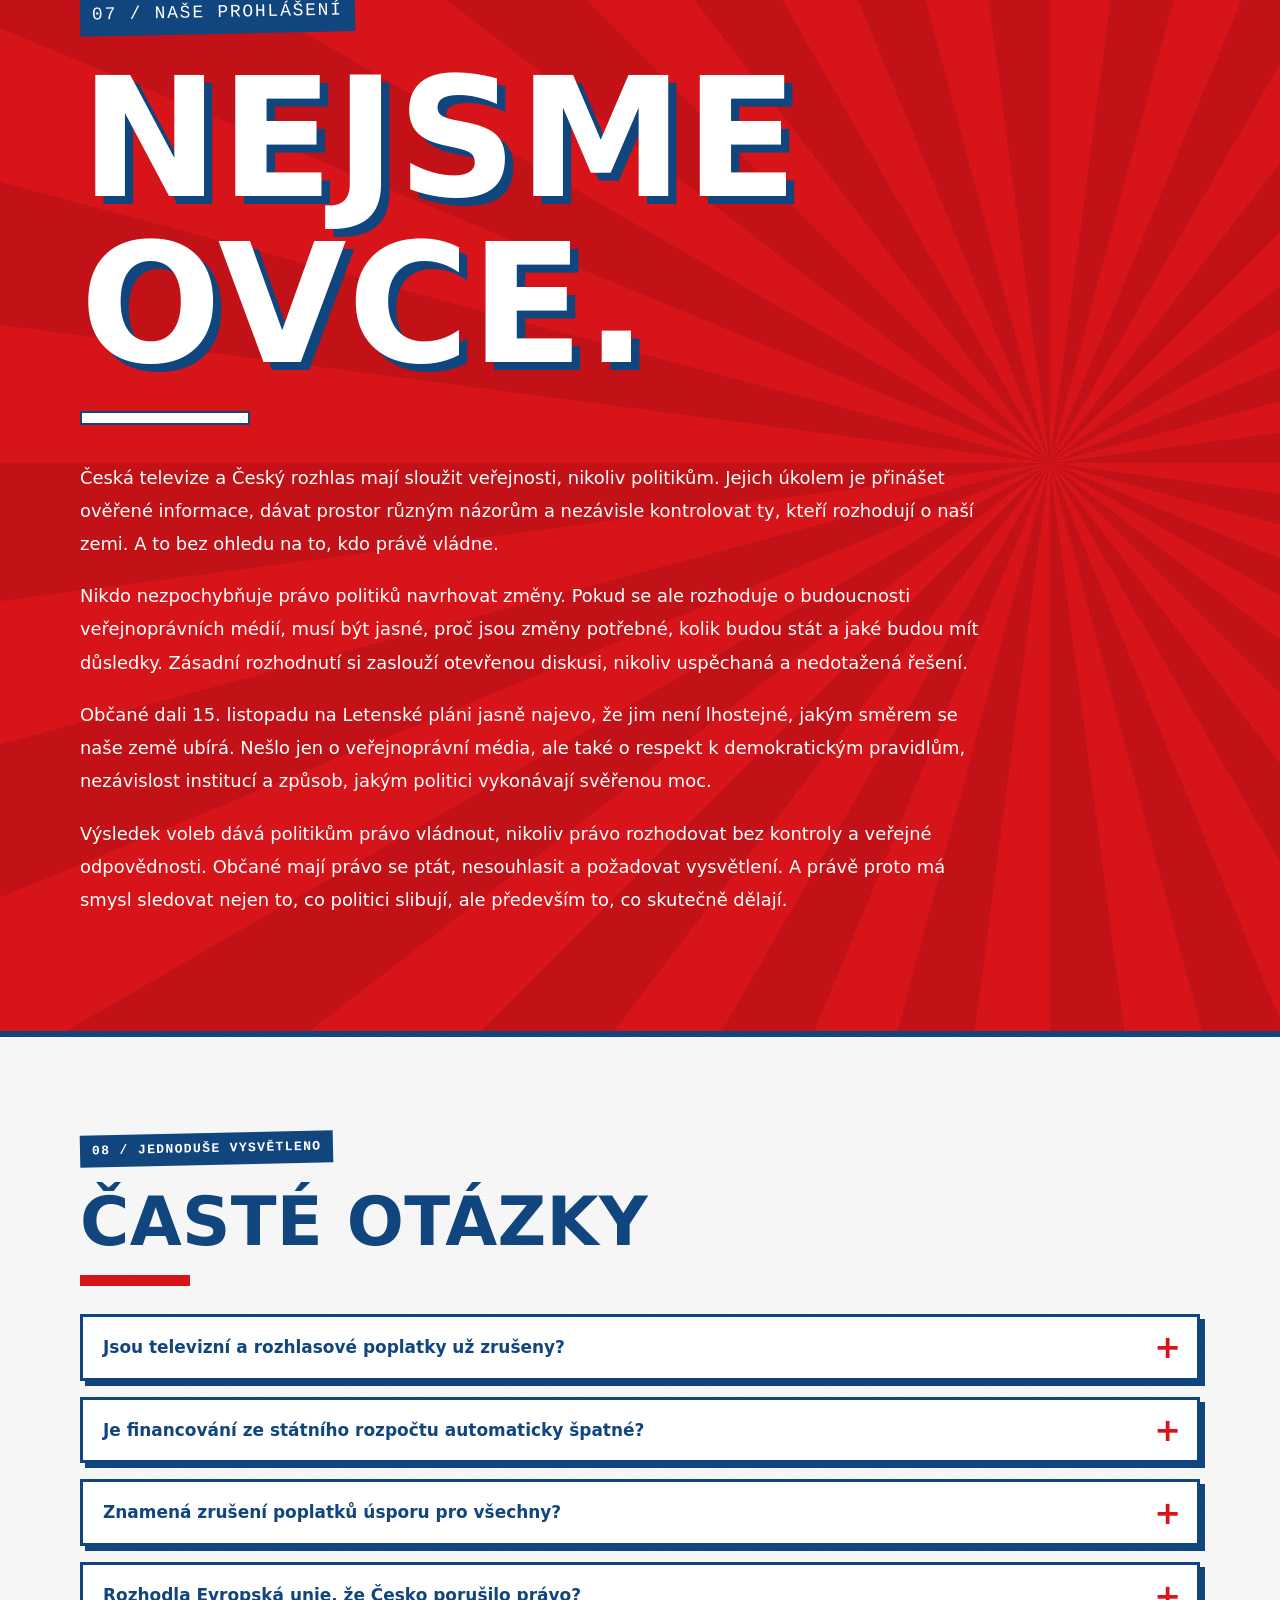
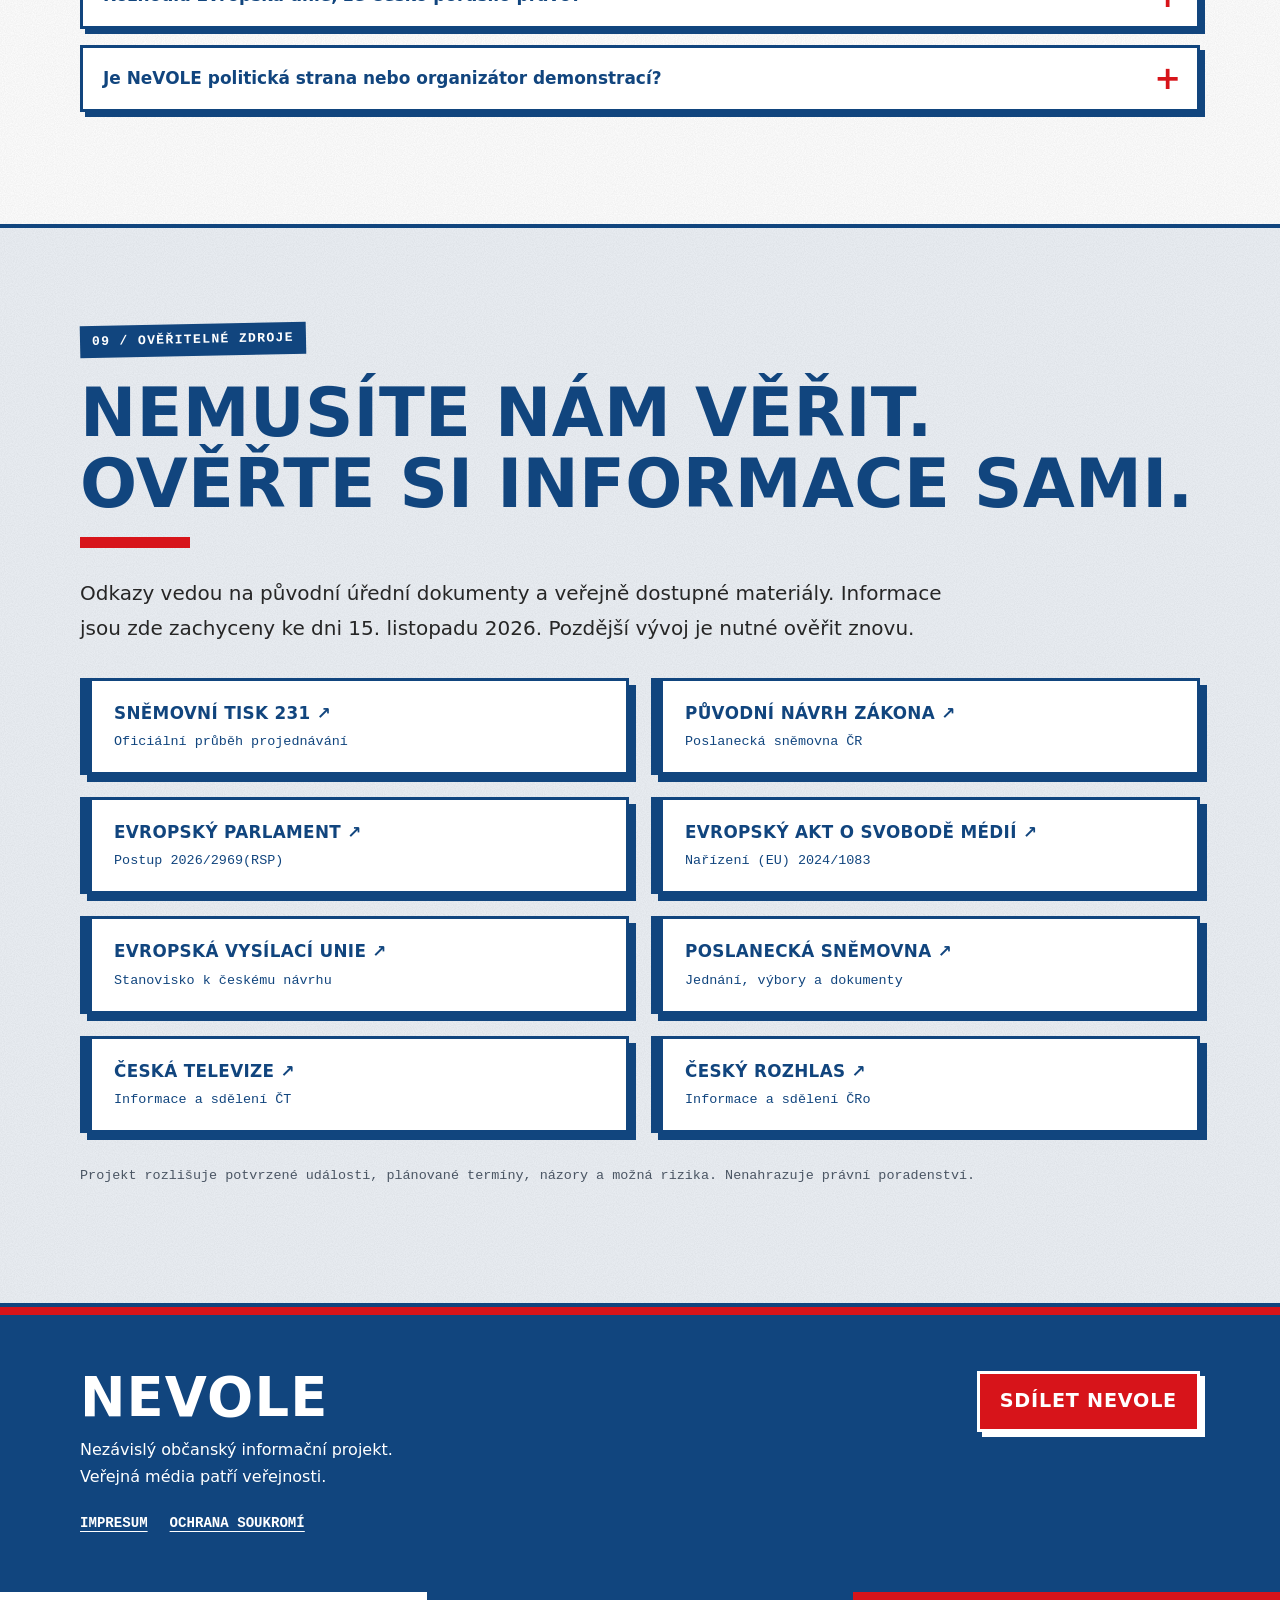
==== commit 7254f5fb: "Aktualizovat Letnou, debatu a zabezpečení webu" ====
--- a/index.html
+++ b/index.html
@@ -2,6 +2,7 @@
 <html lang="cs">
 <head>
   <meta charset="utf-8">
+  <meta http-equiv="Content-Security-Policy" content="default-src 'self'; script-src 'self'; style-src 'self'; img-src 'self' data:; connect-src 'none'; object-src 'none'; base-uri 'none'; form-action 'none'; frame-src 'none'; upgrade-insecure-requests">
   <meta name="viewport" content="width=device-width, initial-scale=1">
   <meta name="theme-color" content="#12365a">
   <meta name="description" content="NeVOLE – nezávislý občanský informační projekt o veřejnoprávních médiích, jejich financování a svobodě médií.">
@@ -22,32 +23,19 @@
     <nav class="site-nav" id="siteNav" aria-label="Hlavní navigace"><a href="#aktualne">Aktuálně</a><a href="#chronologie">Chronologie</a><a href="#financovani">Financování</a><a href="#prohlaseni">Prohlášení</a><a href="#zdroje">Zdroje</a></nav>
   </header>
   <main id="obsah">
-    <div id="temporaryCallout"></div>
+    <section class="urgent" id="debata-2-prosince" aria-labelledby="urgentTitle">
+      <div class="container">
+        <p class="section-kicker">✦ 2. prosince 2026 · 19:00 · plánováno</p>
+        <h2 id="urgentTitle">Od Letné k veřejné debatě.</h2>
+        <p class="lead">Během demonstrace na Letné pozval spolek Milion chvilek pro demokracii ústy svého předsedy Mikuláše Mináře představitele vlády k veřejné debatě se 16 odborníky.</p>
+        <p class="lead">Setkání je plánováno na 2. prosince 2026 od 19:00 ve Švandově divadle v Praze. Účast vládních představitelů ani podrobný program zatím nejsou potvrzeny.</p>
+        <ul class="urgent-rules" aria-label="Principy veřejné debaty"><li>Otevřeně</li><li>Věcně</li><li>Veřejně</li></ul>
+      </div>
+    </section>
     <section class="hero" aria-labelledby="heroTitle"><div class="container hero-inner"><div class="hero-copy"><p class="eyebrow">Občané nejsou kompars.</p><h1 id="heroTitle">Veřejná média<br>patří veřejnosti.</h1><span class="hero-underline" aria-hidden="true"></span><p class="hero-lead">Nechceme média vlády. Nechceme média opozice. Chceme Českou televizi a Český rozhlas, které mohou pracovat svobodně, odpovědně a bez politického nátlaku.</p></div><img class="hero-keys" src="assets/svazek-klicu-nevole.png" width="440" height="480" alt="Svazek klíčů s nápisem NeVole! jako symbol občanské svobody" fetchpriority="high"></div></section>
     <div class="status-bar"><div class="container status-content"><strong><span class="status-dot" aria-hidden="true"></span>ZÁKON DOSUD NENÍ PŘIJAT</strong><span>Sněmovní tisk 231 · stav ověřen k 15. 11. 2026</span></div></div>
 
-    <section class="section today-events" id="dnesni-akce" aria-labelledby="eventsTitle"><div class="container"><p class="section-kicker">Dnes / Neděle 15. listopadu</p><h2 id="eventsTitle">Kdy a kde?</h2><p class="lead">Dnes jsou potvrzená dvě veřejná setkání k podpoře nezávislosti médií. Z dalších měst míří na hlavní demonstraci společné autobusy organizované místními dobrovolníky.</p>
-      <div class="event-featured-grid">
-        <article class="event-featured"><span class="event-city">Praha</span><time datetime="2026-11-15T14:00:00+01:00">14:00</time><h3>Letná proti 4:36</h3><p>Letenská pláň, Praha 7 · hlavní shromáždění „Ruce pryč od médií!“</p><a href="https://letna.milionchvilek.cz/letna" target="_blank" rel="noopener noreferrer">Informace pořadatele ↗</a></article>
-        <article class="event-featured local"><span class="event-city">Broumov</span><time datetime="2026-11-15T14:00:00+01:00">14:00</time><h3>Setkání na podporu nezávislých médií</h3><p>Mírové náměstí · místní setkání s příchutí protestu.</p><a href="https://www.facebook.com/events/2615800028872687/" target="_blank" rel="noopener noreferrer">Veřejná událost ↗</a></article>
-      </div>
-      <div class="departures-block"><div class="departures-heading"><div><p class="section-kicker">Společné odjezdy</p><h3>Z okresních měst na Letnou</h3></div><p>Kapacita autobusů se může měnit. Před cestou ověřte volné místo u místního organizátora v oficiální mapě.</p></div>
-        <ul class="departure-list">
-          <li><strong>Česká Lípa</strong><span>10:00 · KD Crystal</span></li>
-          <li><strong>České Budějovice</strong><span>10:30 · Mariánské náměstí</span></li>
-          <li><strong>Děčín</strong><span>10:45 · hlavní nádraží</span></li>
-          <li><strong>Karlovy Vary</strong><span>11:00 · Tržnice</span></li>
-          <li><strong>Klatovy</strong><span>11:00 · Hradby, Jiráskova ulice</span></li>
-          <li><strong>Chomutov</strong><span>11:15 · Na Lipské před autobusovým nádražím</span></li>
-          <li><strong>Písek</strong><span>11:30 · Výstaviště</span></li>
-        </ul>
-        <div class="city-check"><strong>Brno, Olomouc, Ostrava:</strong> dnes bez potvrzeného samostatného shromáždění. Z Olomouce a Ostravy byly organizovány autobusy na Letnou; ostravský odjel v 6:40.</div>
-        <a class="map-button" href="https://www.google.com/maps/d/viewer?mid=1ovGVMSCe9fm1NemmbHlVT6iuW0-TItU&amp;ll=49.373702426039664%2C16.261494973418746&amp;z=7" target="_blank" rel="noopener noreferrer">Úplná mapa odjezdů a kontaktů ↗</a>
-      </div>
-      <p class="source-hint">Ověřeno ráno 15. listopadu 2026 podle veřejné mapy Milionu chvilek, veřejných událostí a regionálních zpráv. Nejde o úplný seznam spontánních setkání.</p>
-    </div></section>
-
-    <section class="section" id="aktualne" aria-labelledby="currentTitle"><div class="container"><p class="section-kicker">01 / Aktuální stav</p><h2 id="currentTitle">Co se právě děje?</h2><p class="lead">Poslanecká sněmovna projednává návrh na zrušení televizních a rozhlasových poplatků a změnu financování České televize a Českého rozhlasu. Návrh prošel prvním čtením a výbor projednávání přerušil. <strong>Zákon není přijat a dosavadní poplatky zatím platí.</strong></p>
+    <section class="section" id="aktualne" aria-labelledby="currentTitle"><div class="container"><p class="section-kicker">01 / Aktuální stav</p><h2 id="currentTitle">Co se právě děje?</h2><p class="lead">Poslanecká sněmovna projednává návrh na zrušení televizních a rozhlasových poplatků a změnu financování České televize a Českého rozhlasu. Návrh prošel prvním čtením a výbor projednávání přerušil.</p>
       <div class="fact-cards"><article class="fact-card"><span class="fact-date">24. 10.</span><h3>První čtení</h3><p>Poslanci návrh pustili do další fáze. Neznamená to schválení zákona.</p></article><article class="fact-card red"><span class="fact-date">30. 10.</span><h3>Přerušené projednávání</h3><p>Výbor pro média a kulturu návrh projednával a přerušil jednání.</p></article><article class="fact-card"><span class="fact-date">15. 11.</span><h3>Co platí nyní</h3><p>Současný systém poplatků zůstává v platnosti. Konečná podoba nového financování není stanovena.</p></article></div><p class="source-hint">Ověřitelné dokumenty najdete v části <a href="#zdroje">Zdroje</a>. Údaje jsou datovány a mohou se dále vyvíjet.</p>
     </div></section>
 
@@ -58,8 +46,9 @@
       <article class="timeline-item"><time datetime="2026-11-07">7. listopadu</time><h3>Veřejná podpora reformy</h3><p>V Praze se uskutečnilo i shromáždění zastánců změn a zrušení poplatků.</p></article>
       <article class="timeline-item"><time datetime="2026-11-09">9. listopadu</time><h3>Koalice jedná o financování</h3><p>Koalice dál prosazuje zrušení poplatků, ale konkrétní model náhradního financování zůstává otevřený.</p></article>
       <article class="timeline-item"><time datetime="2026-11-11">11. listopadu</time><h3>Rozprava v Evropském parlamentu</h3><p>Evropský parlament jednal o svobodě médií v Česku a nezávislosti médií veřejné služby.</p></article>
-      <article class="timeline-item live-now"><time datetime="2026-11-15" aria-label="15. listopadu – právě probíhá">15. listopadu <span class="timeline-live-label" aria-hidden="true">Právě probíhá</span></time><a class="timeline-live-stream" href="https://tv.idnes.cz/zive/milion-chvilek-demonstrace-letna-verejnopravni-media.V261115_095303_idnestv_vrja" target="_blank" rel="noopener noreferrer">Sledovat živý přenos z Letné ↗</a><h3>Shromáždění na Letné</h3><p>Shromáždění na podporu nezávislosti médií právě probíhá na Letenské pláni v Praze.</p></article>
+      <article class="timeline-item"><time datetime="2026-11-15">15. listopadu</time><h3>Shromáždění na Letné</h3><p>Na pražské Letné se podle odhadu pořadatelů sešlo 350 až 450 tisíc lidí. Demonstrace na podporu nezávislosti veřejnoprávních médií byla zároveň protestem proti silovému prosazování zákonů bez dostatečné diskuse a vyjádřením obav o nezávislost demokratických institucí. Organizátoři požadovali otevřený dialog vlády s veřejností.</p></article>
       <article class="timeline-item planned"><time datetime="2026-11-26">26. listopadu · plánováno</time><h3>Veřejné slyšení</h3><p>Ohlášená odborná debata o změně financování.</p></article>
+      <article class="timeline-item planned"><time datetime="2026-12-02">2. prosince · plánováno</time><h3>Veřejná debata s vládou a odborníky</h3><p>Milion chvilek pozval představitele vlády k debatě se 16 odborníky. Setkání je plánováno na 19:00 ve Švandově divadle v Praze. Účast vlády a podrobný program zatím nejsou potvrzeny.</p></article>
       <article class="timeline-item planned"><time datetime="2026-12-10">10. prosince · plánováno</time><h3>Pokračování ve výboru</h3><p>Uváděný termín dalšího výborového projednávání; může se změnit.</p></article>
       <article class="timeline-item planned"><time datetime="2026-12-24">Od 24. prosince</time><h3>Možnost dalšího projednávání</h3><p>Nejde o potvrzený den hlasování ani přijetí zákona.</p></article>
     </div></div></section>
@@ -72,16 +61,15 @@
 
     <section class="section" id="otazky" aria-labelledby="qTitle"><div class="container"><p class="section-kicker">06 / Otázky veřejnosti</p><h2 id="qTitle">Na co se máme ptát?</h2><div class="question-grid"><article class="question-card"><span>01</span><h3>Odkud přijdou peníze?</h3><p>Jaký konkrétní a dlouhodobý zdroj nahradí poplatky?</p></article><article class="question-card"><span>02</span><h3>Kdo rozhodne o rozpočtu?</h3><p>Podle předem daného pravidla, nebo každoroční politické dohody?</p></article><article class="question-card"><span>03</span><h3>Jak bude chráněna nezávislost?</h3><p>Jak se zabrání využívání finančních rozhodnutí k nátlaku?</p></article><article class="question-card"><span>04</span><h3>Kolik občané ušetří?</h3><p>Bude to reálná úspora, nebo přesun výdajů jinam?</p></article></div></div></section>
 
-    <section class="section section-statement" id="prohlaseni" aria-labelledby="statementTitle"><div class="container"><p class="section-kicker">07 / Naše prohlášení</p><h2 id="statementTitle">Nejsme ovce.</h2><p>Česká televize a Český rozhlas nejsou kořistí vítězů voleb ani hlásnou troubou jedné strany. Jsou to média veřejné služby. Platíme je proto, aby ověřovala fakta, dávala prostor různým názorům a hlídala moc — dnešní i zítřejší.</p><p>Neříkáme, že každý omyl je zločin. Neoznačujeme nikoho za viníka bez důkazů. Žádáme však, aby zásadní změny, personální kroky i nakládání s veřejnými penězi byly vysvětlitelné, kontrolovatelné a v souladu se zákonem.</p><p>Když máme pochybnost, máme právo se ptát. Když vidíme konkrétní problém, máme právo požádat příslušnou instituci, aby jej prověřila.</p><p class="statement-signoff">Klidně. Věcně. Bez nálepek a bez strachu.</p></div></section>
+    <section class="section section-statement" id="prohlaseni" aria-labelledby="statementTitle"><div class="container"><p class="section-kicker">07 / Naše prohlášení</p><h2 id="statementTitle">Nejsme ovce.</h2><p>Česká televize a Český rozhlas mají sloužit veřejnosti, nikoliv politikům. Jejich úkolem je přinášet ověřené informace, dávat prostor různým názorům a nezávisle kontrolovat ty, kteří rozhodují o naší zemi. A to bez ohledu na to, kdo právě vládne.</p><p>Nikdo nezpochybňuje právo politiků navrhovat změny. Pokud se ale rozhoduje o budoucnosti veřejnoprávních médií, musí být jasné, proč jsou změny potřebné, kolik budou stát a jaké budou mít důsledky. Zásadní rozhodnutí si zaslouží otevřenou diskusi, nikoliv uspěchaná a nedotažená řešení.</p><p>Občané dali 15. listopadu na Letenské pláni jasně najevo, že jim není lhostejné, jakým směrem se naše země ubírá. Nešlo jen o veřejnoprávní média, ale také o respekt k demokratickým pravidlům, nezávislost institucí a způsob, jakým politici vykonávají svěřenou moc.</p><p>Výsledek voleb dává politikům právo vládnout, nikoliv právo rozhodovat bez kontroly a veřejné odpovědnosti. Občané mají právo se ptát, nesouhlasit a požadovat vysvětlení. A právě proto má smysl sledovat nejen to, co politici slibují, ale především to, co skutečně dělají.</p></div></section>
 
     <section class="section" id="faq" aria-labelledby="faqTitle"><div class="container"><p class="section-kicker">08 / Jednoduše vysvětleno</p><h2 id="faqTitle">Časté otázky</h2><details><summary>Jsou televizní a rozhlasové poplatky už zrušeny?</summary><p>Ne. Návrh zatím není přijatým zákonem a současné poplatky zůstávají v platnosti.</p></details><details><summary>Je financování ze státního rozpočtu automaticky špatné?</summary><p>Ne. Záleží na konkrétních zárukách nezávislosti, transparentnosti a předvídatelném zajištění prostředků.</p></details><details><summary>Znamená zrušení poplatků úsporu pro všechny?</summary><p>Ne nutně. Domácnosti by přestaly platit samostatný poplatek, ale náklady na média bude stále třeba uhradit z jiných veřejných zdrojů.</p></details><details><summary>Rozhodla Evropská unie, že Česko porušilo právo?</summary><p>Ne. Evropské instituce situaci projednávají a sledují. Samotná rozprava není právním verdiktem.</p></details><details><summary>Je NeVOLE politická strana nebo organizátor demonstrací?</summary><p>NeVOLE je nezávislý občanský informační projekt. Nepodporuje konkrétní politickou stranu a představuje své postoje odděleně od ověřitelných faktů.</p></details></div></section>
 
-    <section class="section section-alt" id="zdroje" aria-labelledby="sourcesTitle"><div class="container"><p class="section-kicker">09 / Ověřitelné zdroje</p><h2 id="sourcesTitle">Nevěřte nám jen na slovo.</h2><p class="lead">Odkazy vedou na původní úřední dokumenty a veřejně dostupné materiály. Informace jsou zde zachyceny ke dni 15. listopadu 2026. Pozdější vývoj je nutné ověřit znovu.</p><div class="source-grid">
+    <section class="section section-alt" id="zdroje" aria-labelledby="sourcesTitle"><div class="container"><p class="section-kicker">09 / Ověřitelné zdroje</p><h2 id="sourcesTitle">Nemusíte nám věřit. Ověřte si informace sami.</h2><p class="lead">Odkazy vedou na původní úřední dokumenty a veřejně dostupné materiály. Informace jsou zde zachyceny ke dni 15. listopadu 2026. Pozdější vývoj je nutné ověřit znovu.</p><div class="source-grid">
       <a href="https://www.psp.cz/sqw/historie.sqw?o=10&amp;t=231" target="_blank" rel="noopener noreferrer"><strong>Sněmovní tisk 231 ↗</strong><span>Oficiální průběh projednávání</span></a><a href="https://www.psp.cz/sqw/text/tiskt.sqw?CT=231&amp;CT1=0&amp;O=10" target="_blank" rel="noopener noreferrer"><strong>Původní návrh zákona ↗</strong><span>Poslanecká sněmovna ČR</span></a><a href="https://oeil.europarl.europa.eu/oeil/en/procedure-file?reference=2026%2F2969%28RSP%29" target="_blank" rel="noopener noreferrer"><strong>Evropský parlament ↗</strong><span>Postup 2026/2969(RSP)</span></a><a href="https://eur-lex.europa.eu/legal-content/CS/TXT/?uri=CELEX:32024R1083" target="_blank" rel="noopener noreferrer"><strong>Evropský akt o svobodě médií ↗</strong><span>Nařízení (EU) 2024/1083</span></a><a href="https://www.ebu.ch/news/2026/10/concern-over-fast-tracked-debate-on-czech-public-service-media-funding" target="_blank" rel="noopener noreferrer"><strong>Evropská vysílací unie ↗</strong><span>Stanovisko k českému návrhu</span></a><a href="https://www.psp.cz/" target="_blank" rel="noopener noreferrer"><strong>Poslanecká sněmovna ↗</strong><span>Jednání, výbory a dokumenty</span></a><a href="https://www.ceskatelevize.cz/" target="_blank" rel="noopener noreferrer"><strong>Česká televize ↗</strong><span>Informace a sdělení ČT</span></a><a href="https://www.rozhlas.cz/" target="_blank" rel="noopener noreferrer"><strong>Český rozhlas ↗</strong><span>Informace a sdělení ČRo</span></a>
     </div><p class="source-hint">Projekt rozlišuje potvrzené události, plánované termíny, názory a možná rizika. Nenahrazuje právní poradenství.</p></div></section>
   </main>
-  <footer class="site-footer"><div class="container footer-inner"><div><a class="footer-brand" href="#nahoru">NeVOLE</a><p>Nezávislý občanský informační projekt.<br>Veřejná média patří veřejnosti.</p><nav class="legal-links" aria-label="Právní informace"><a href="impresum.html">Impresum</a><a href="ochrana-soukromi.html">Ochrana soukromí</a></nav></div><div><h2>Sdílení</h2><button class="share-button" id="shareButton" type="button">Sdílet NeVOLE</button><p class="share-feedback" id="shareFeedback" role="status" aria-live="polite"></p></div></div></footer>
+  <footer class="site-footer"><div class="container footer-inner"><div><a class="footer-brand" href="#nahoru">NeVOLE</a><p>Nezávislý občanský informační projekt.<br>Veřejná média patří veřejnosti.</p><nav class="legal-links" aria-label="Právní informace"><a href="impresum.html">Impresum</a><a href="ochrana-soukromi.html">Ochrana soukromí</a></nav></div><div><button class="share-button" id="shareButton" type="button">Sdílet NeVOLE</button><p class="share-feedback" id="shareFeedback" role="status" aria-live="polite"></p></div></div></footer>
   <div class="tricolor tricolor-bottom" aria-hidden="true"><span></span><span></span><span></span></div>
 </body>
 </html>
-
--- a/styles.css
+++ b/styles.css
@@ -110,7 +110,7 @@
   box-shadow:3px 3px 0 var(--red);
 }
 
-/* Dočasná výzva (vkládá script.js nad hero) */
+/* Žlutý informační panel (trvale v HTML nad hero) */
 .urgent{
   position:relative;
   background:var(--yellow);color:var(--ink);
@@ -217,27 +217,6 @@
 .lead strong{background:var(--red);color:#fff;padding:1px 5px;box-decoration-break:clone;-webkit-box-decoration-break:clone}
 .source-hint{font-family:var(--type);font-size:.84rem;color:var(--muted);margin-top:28px}
 
-/* Dnešní akce a společné odjezdy */
-.today-events{position:relative;background:#fff;border-bottom:4px solid var(--ink)}
-.event-featured-grid{display:grid;grid-template-columns:repeat(2,minmax(0,1fr));gap:28px;margin:36px 0 42px}
-.event-featured{position:relative;background:var(--ink);color:#fff;border:4px solid var(--ink);padding:30px;box-shadow:8px 8px 0 var(--red);transform:rotate(-.5deg)}
-.event-featured.local{background:var(--red);box-shadow:8px 8px 0 var(--ink);transform:rotate(.5deg)}
-.event-featured .event-city{display:inline-block;background:#fff;color:var(--ink);padding:4px 10px;font-family:var(--type);font-size:.82rem;font-weight:700;text-transform:uppercase}
-.event-featured time{display:block;font-family:var(--poster);font-size:clamp(3.5rem,8vw,6rem);font-weight:900;line-height:1;margin:18px 0 8px}
-.event-featured h3{font-family:var(--poster);font-size:1.8rem;text-transform:uppercase;margin-bottom:12px}
-.event-featured p{color:#fff;margin-bottom:18px}.event-featured a{color:#fff;font-family:var(--type);font-weight:700;text-underline-offset:4px}
-.departures-block{background:rgba(17,69,126,.08);border:3px solid var(--ink);padding:clamp(24px,4vw,38px);box-shadow:7px 7px 0 var(--ink)}
-.departures-heading{display:flex;justify-content:space-between;align-items:end;gap:30px;margin-bottom:24px}
-.departures-heading h3{font-family:var(--poster);font-size:clamp(1.8rem,4vw,3rem);text-transform:uppercase;margin:8px 0 0}
-.departures-heading>p{max-width:430px;color:var(--text);font-size:.92rem;margin:0}
-.departure-list{display:grid;grid-template-columns:repeat(2,minmax(0,1fr));gap:0 28px;list-style:none;margin:0 0 28px;padding:0;border-top:2px solid var(--ink)}
-.departure-list li{display:flex;justify-content:space-between;gap:18px;padding:13px 0;border-bottom:2px solid rgba(17,69,126,.3)}
-.departure-list strong{font-weight:850}.departure-list span{text-align:right;color:var(--text);font-size:.9rem}
-.city-check{margin:0 0 26px;padding:14px 17px;background:#fff;border-left:8px solid var(--red);color:var(--text);font-size:.92rem}
-.city-check strong{color:var(--ink)}
-.map-button{display:inline-block;background:var(--red);color:#fff;padding:12px 18px;border:3px solid var(--ink);box-shadow:5px 5px 0 var(--ink);font-family:var(--poster);font-size:1.15rem;font-weight:900;text-transform:uppercase;text-decoration:none}
-.map-button:hover{transform:translate(-2px,-2px);box-shadow:8px 8px 0 var(--ink)}
-
 /* Společný „vylepený" vzhled karet */
 .fact-card,.compare-card,.argument-card,.question-card,.source-grid a,details{
   background:var(--paper-light);
@@ -278,20 +257,6 @@
 .timeline-item.planned{border-left-style:dashed}
 .timeline-item.planned::before{background:#fff}
 .timeline-item.planned time{background:#fff;color:var(--ink);box-shadow:inset 0 0 0 2px var(--ink)}
-.timeline-item.live-now{border-left-color:var(--red)}
-.timeline-item.live-now::before{animation:timeline-live-pulse 1.35s ease-in-out infinite}
-.timeline-item.live-now time{display:inline-flex;align-items:center;gap:9px;background:var(--ink);padding-right:4px}
-.timeline-live-label{display:inline-flex;align-items:center;gap:6px;background:var(--red);padding:2px 7px;color:#fff}
-.timeline-live-label::before{content:"";width:7px;height:7px;border-radius:50%;background:#fff;box-shadow:0 0 0 0 rgba(255,255,255,.7);animation:timeline-live-dot 1.35s ease-out infinite}
-@keyframes timeline-live-pulse{
-  0%,100%{box-shadow:0 0 0 0 rgba(220,20,30,.15)}
-  50%{box-shadow:0 0 0 9px rgba(220,20,30,.28)}
-}
-@keyframes timeline-live-dot{
-  0%{box-shadow:0 0 0 0 rgba(255,255,255,.75)}
-  70%,100%{box-shadow:0 0 0 7px rgba(255,255,255,0)}
-}
-
 /* Tmavá sekce: peníze */
 .section-dark{position:relative;background:var(--ink);color:#fff}
 .section-dark::before,.section-dark::after{content:"";position:absolute;left:0;right:0;height:12px;background:var(--tape)}
@@ -365,16 +330,6 @@
 }
 .section-statement h2::after{background:#fff;border:2px solid var(--ink);height:14px;width:170px;margin-top:22px}
 .section-statement p{max-width:900px;color:#fff;font-size:1.12rem;font-weight:500;line-height:1.85}
-.section-statement .statement-signoff{
-  display:inline-block;max-width:none;margin-top:26px;padding:14px 22px;
-  background:var(--ink);color:#fff;
-  font-family:var(--poster);font-weight:900;
-  font-size:clamp(1.5rem,3.2vw,2.4rem);
-  text-transform:uppercase;letter-spacing:.03em;line-height:1.2;
-  transform:rotate(-1.5deg);
-  box-shadow:7px 7px 0 #fff;
-}
-
 /* FAQ */
 details{margin-bottom:16px;box-shadow:5px 5px 0 var(--ink)}
 summary{
@@ -416,9 +371,8 @@
 }
 .site-footer p,.site-footer small{color:#fff}
 .site-footer small{font-family:var(--type);font-size:.8rem}
-.site-footer h2{font-family:var(--type);font-size:.9rem;letter-spacing:.1em;color:#fff;margin:0 0 12px}
 .share-button{
-  margin-top:20px;padding:11px 20px;cursor:pointer;
+  margin-top:0;padding:11px 20px;cursor:pointer;
   background:var(--red);color:#fff;border:3px solid #fff;
   font-family:var(--poster);font-size:1.2rem;font-weight:900;
   text-transform:uppercase;letter-spacing:.04em;
@@ -428,7 +382,6 @@
 .share-button:hover{transform:translate(-2px,-2px);box-shadow:8px 8px 0 #fff}
 .share-button:active{transform:translate(3px,3px);box-shadow:2px 2px 0 #fff}
 .share-feedback{font-family:var(--type);font-size:.82rem;margin-top:12px}
-
 /* Právní stránky a odkazy v patičce */
 .legal-links{display:flex;flex-wrap:wrap;gap:10px 22px;margin-top:22px}
 .legal-links a{font-family:var(--type);font-size:.88rem;font-weight:700;text-transform:uppercase;text-underline-offset:4px}
@@ -495,14 +448,13 @@
   .status-content{align-items:flex-start;flex-direction:column}
   .footer-inner{flex-direction:column}
   .section-statement h2{font-size:clamp(3.6rem,19vw,5.5rem)}
-  .event-featured-grid,.departure-list{grid-template-columns:1fr}.departures-heading{display:block}.departures-heading>p{margin-top:14px}.departure-list li{display:block}.departure-list span{display:block;text-align:left;margin-top:3px}
   .legal-top-nav{gap:10px}.legal-top-nav a{font-size:.7rem}.legal-top-nav a:last-child{display:none}
   .privacy-summary{grid-template-columns:1fr}.legal-data>div{grid-template-columns:1fr;gap:4px}
 }
 
 @media(prefers-reduced-motion:reduce){
   html{scroll-behavior:auto}
-  .hero-keys,.status-dot,.timeline-item.live-now::before,.timeline-live-label::before{animation:none}
+  .hero-keys,.status-dot{animation:none}
   *,*::before,*::after{transition:none!important}
 }
 
@@ -510,4 +462,3 @@
   .site-header{position:static}
   .hero-keys,.status-dot{animation:none}
 }
-
